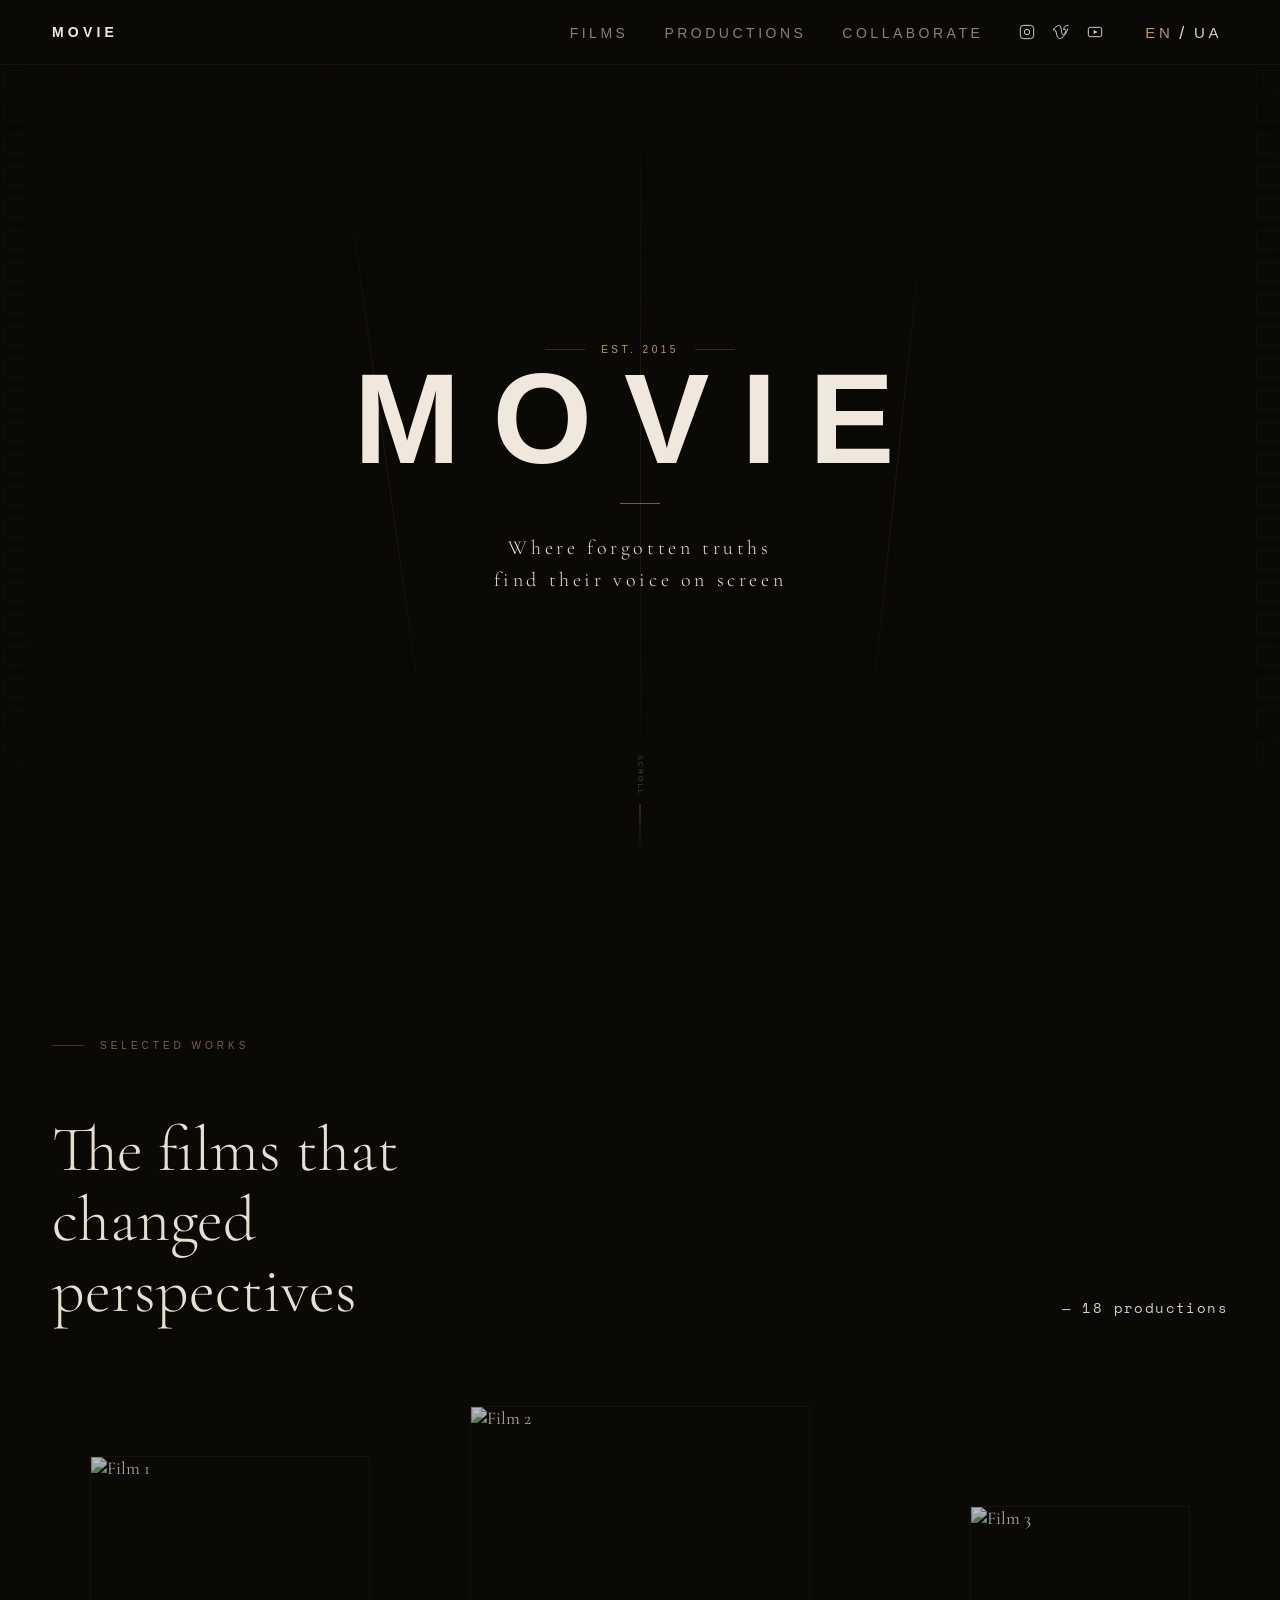
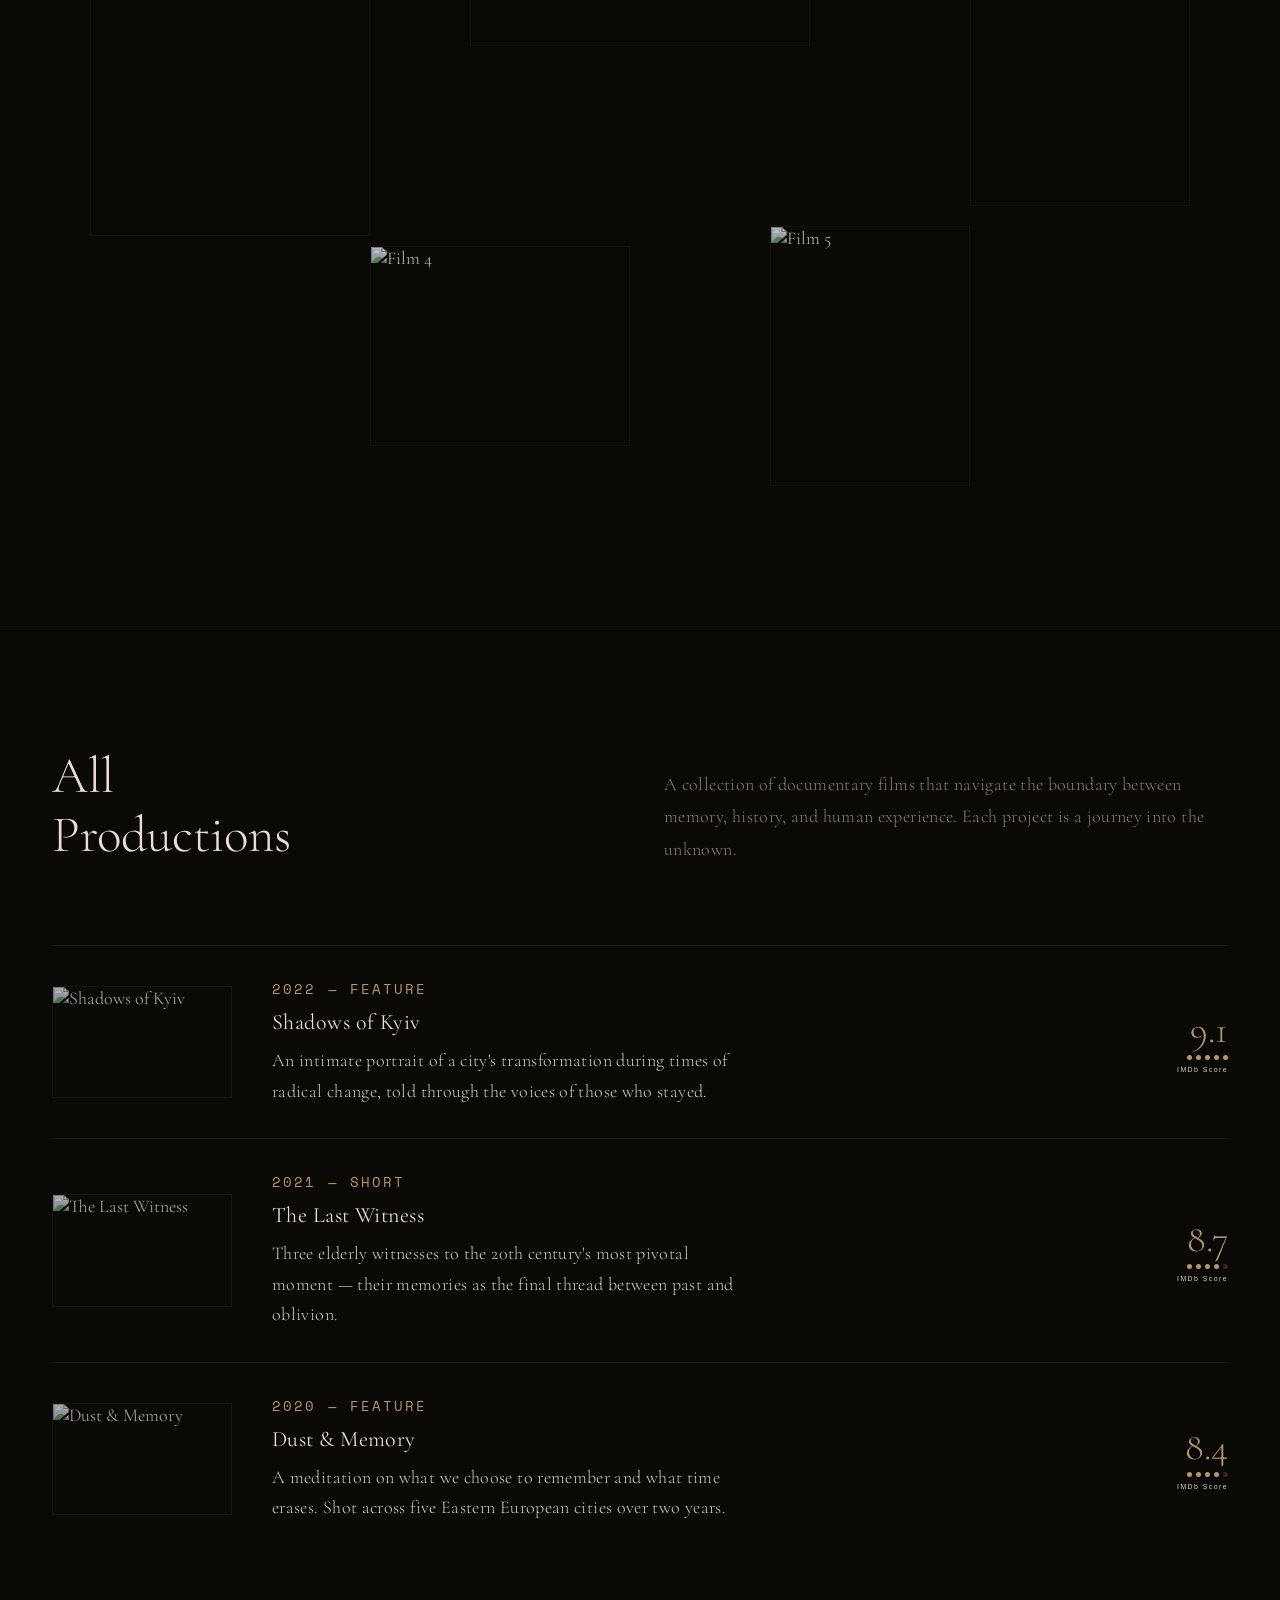
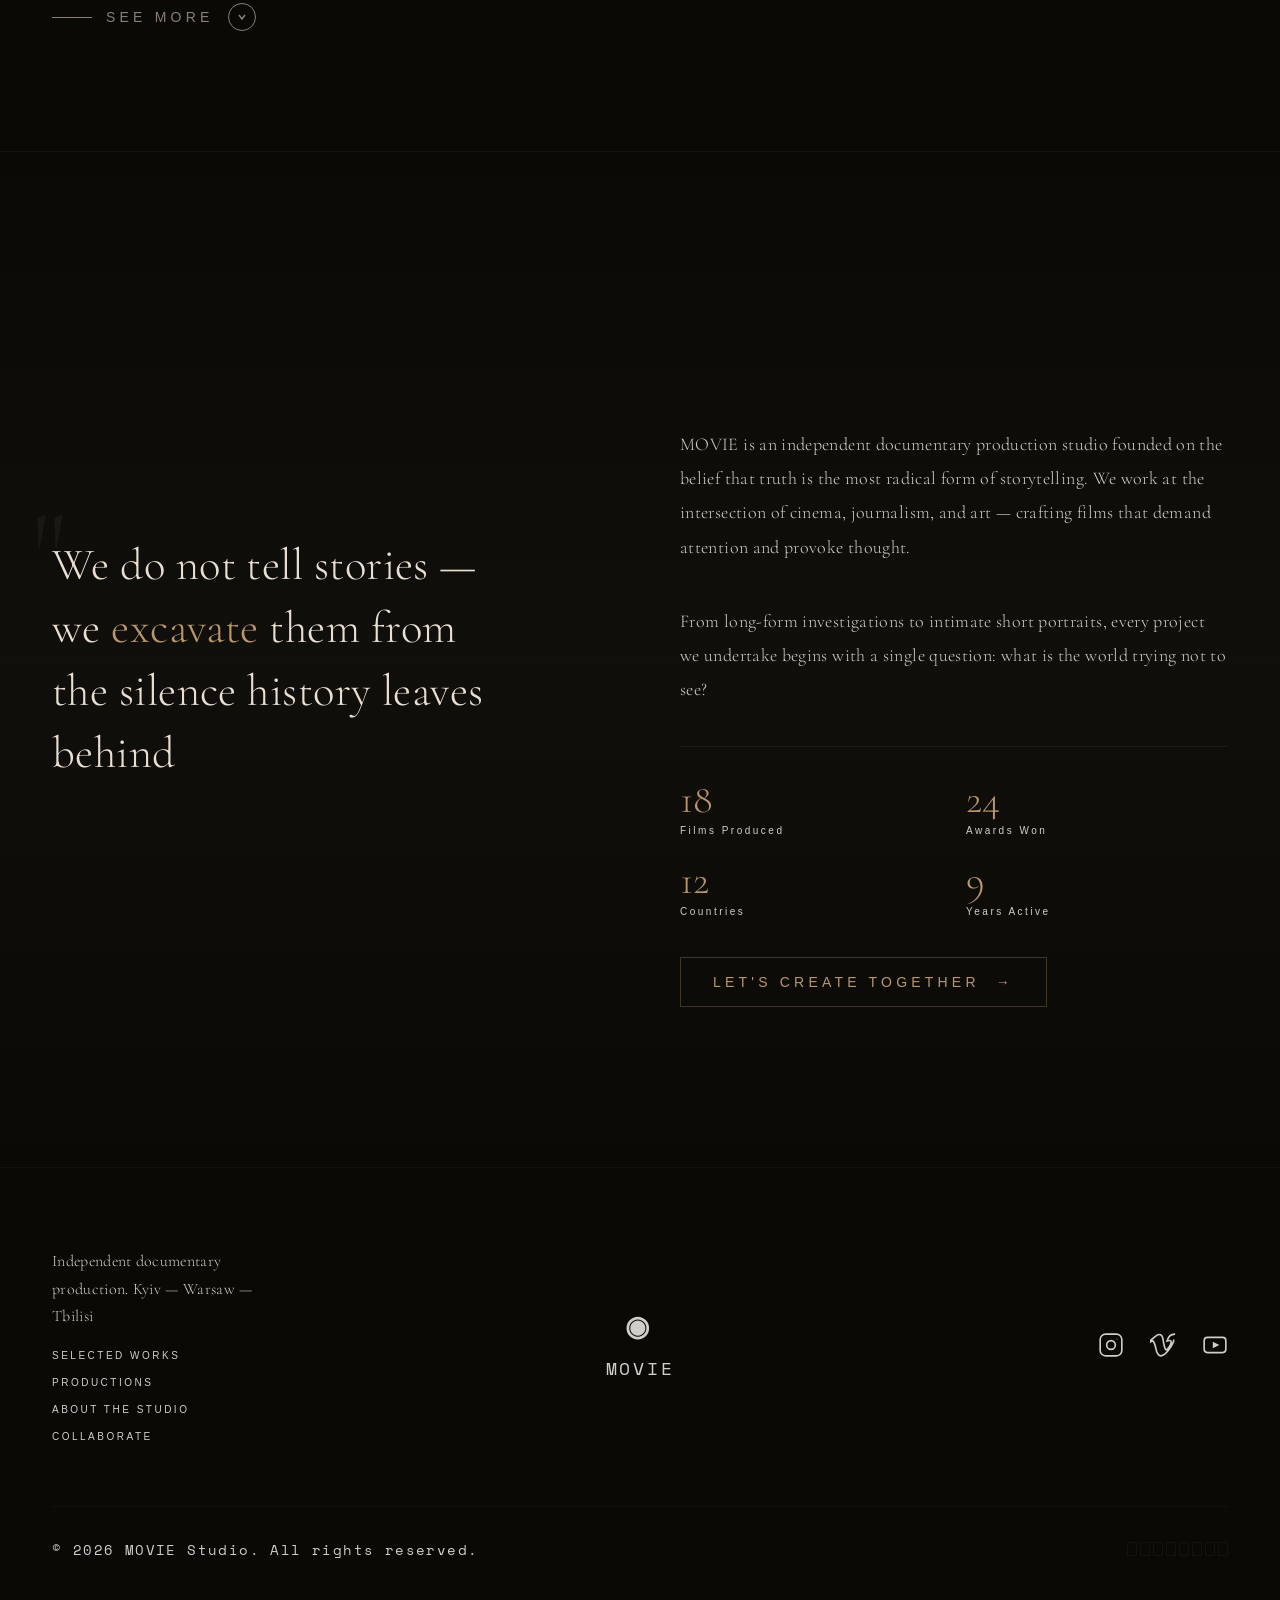
==== index.html @ e092f8e7 "second commit" ====
<!doctype html>
<html lang="en">
  <head>
    <meta charset="UTF-8" />
    <meta name="viewport" content="width=device-width, initial-scale=1.0" />
    <title>MOVIE — Documentary Studio</title>
    <link rel="preconnect" href="https://fonts.googleapis.com" />
    <link rel="preconnect" href="https://fonts.gstatic.com" crossorigin />
    <link
      href="https://fonts.googleapis.com/css2?family=Cormorant+Garamond:wght@300;400;600&family=Syncopate:wght@400;700&family=Space+Mono:wght@400;700&display=swap"
      rel="stylesheet"
    />
    <style>
      /* ─── RESET & BASE ─── */
      *,
      *::before,
      *::after {
        box-sizing: border-box;
        margin: 0;
        padding: 0;
      }
      :root {
        --black: #0a0906;
        --deep: #110f0c;
        --coal: #1a1714;
        --ash: #2c2825;
        --dust: #4a4540;
        --smoke: #8a7f75;
        --bone: #d1cec9;
        --cream: #e8dfd2;
        --gold: #b8976a;
        --gold-dim: #7a6148;
        --white: #f0e8dc;
        --font-display: "Syncopate", sans-serif;
        --font-serif: "Cormorant Garamond", serif;
        --font-mono: "Space Mono", monospace;
      }
      html {
        scroll-behavior: smooth;
      }
      body {
        background: var(--black);
        color: var(--cream);
        font-family: var(--font-serif);
        overflow-x: hidden;
        font-size: 18px;
      }

      /* ─── FILM GRAIN CANVAS ─── */
      #grain {
        position: fixed;
        top: 0;
        left: 0;
        width: 100%;
        height: 100%;
        pointer-events: none;
        z-index: 1;
        opacity: 0.045;
      }

      /* ─── FILM STRIP AMBIENT ─── */
      .filmstrip {
        position: fixed;
        top: 0;
        width: 28px;
        height: 100%;
        pointer-events: none;
        z-index: 2;
        display: flex;
        flex-direction: column;
        gap: 0;
        overflow: hidden;
        opacity: 0.08;
      }
      .filmstrip.left {
        left: 0;
      }
      .filmstrip.right {
        right: 0;
      }
      .filmstrip-track {
        display: flex;
        flex-direction: column;
        animation: stripScroll 12s linear infinite;
      }
      .filmstrip.right .filmstrip-track {
        animation-direction: reverse;
      }
      .strip-hole {
        width: 28px;
        height: 20px;
        border: 1px solid var(--bone);
        margin: 6px 4px;
        border-radius: 2px;
        flex-shrink: 0;
      }
      @keyframes stripScroll {
        from {
          transform: translateY(0);
        }
        to {
          transform: translateY(-50%);
        }
      }

      /* ─── HEADER ─── */
      header {
        position: fixed;
        top: 0;
        left: 0;
        right: 0;
        z-index: 100;
        padding: 28px 52px;
        display: flex;
        align-items: center;
        justify-content: space-between;
        transition:
          background 0.5s ease,
          padding 0.4s ease;
      }
      header.scrolled {
        background: rgba(10, 9, 6, 0.92);
        backdrop-filter: blur(12px);
        padding: 18px 52px;
        border-bottom: 1px solid rgba(184, 151, 106, 0.08);
      }

      /* Logo in header — hidden initially */
      .header-logo {
        font-family: var(--font-display);
        font-size: 14px;
        font-weight: 700;
        letter-spacing: 0.3em;
        color: var(--white);
        opacity: 0;
        transform: translateY(-6px);
        transition:
          opacity 0.6s ease,
          transform 0.6s ease;
        text-decoration: none;
        pointer-events: none;
      }
      .header-logo.visible {
        opacity: 1;
        transform: translateY(0);
        pointer-events: auto;
      }

      /* Nav right side */
      .header-right {
        display: flex;
        align-items: center;
        gap: 36px;
      }
      nav ul {
        list-style: none;
        display: flex;
        gap: 36px;
        align-items: center;
      }
      nav ul li a {
        font-family: var(--font-display);
        font-size: 14px;
        letter-spacing: 0.25em;
        color: var(--smoke);
        text-decoration: none;
        transition: color 0.3s ease;
        text-transform: uppercase;
      }
      nav ul li a:hover {
        color: var(--gold);
      }

      .social-icons {
        display: flex;
        gap: 18px;
        align-items: center;
      }
      .social-icons a {
        color: var(--bone);
        transition: color 0.3s ease;
        display: flex;
        align-items: center;
      }
      .social-icons a:hover {
        color: var(--gold);
      }
      .social-icons svg {
        width: 16px;
        height: 16px;
      }

      .lang-switch {
        display: flex;
        gap: 0;
        margin: 2px 0 0;
        font-family: var(--font-display);
        letter-spacing: 0.2em;
      }
      .lang-switch button {
        background: none;
        border: none;
        color: var(--bone);
        cursor: pointer;
        padding: 4px 6px;
        font-family: inherit;
        font-size: 15px;
        line-height: 1.2;
        letter-spacing: inherit;
        transition: color 0.3s ease;
      }
      .lang-switch button.active {
        color: var(--gold);
      }
      .lang-switch span {
        color: var(--bone);
        align-self: center;
      }

      /* Burger */
      .burger {
        display: none;
        flex-direction: column;
        gap: 5px;
        cursor: pointer;
        padding: 4px;
        z-index: 200;
      }
      .burger span {
        width: 24px;
        height: 1px;
        background: var(--bone);
        transition: all 0.4s cubic-bezier(0.23, 1, 0.32, 1);
        transform-origin: center;
      }
      .burger.open span:nth-child(1) {
        transform: rotate(45deg) translate(4px, 4px);
      }
      .burger.open span:nth-child(2) {
        opacity: 0;
        transform: scaleX(0);
      }
      .burger.open span:nth-child(3) {
        transform: rotate(-45deg) translate(4px, -4px);
      }

      /* Mobile menu */
      .mobile-menu {
        position: fixed;
        inset: 0;
        background: rgba(10, 9, 6, 0.98);
        z-index: 150;
        display: flex;
        flex-direction: column;
        align-items: center;
        justify-content: center;
        opacity: 0;
        pointer-events: none;
        transition: opacity 0.5s ease;
      }
      .mobile-menu.open {
        opacity: 1;
        pointer-events: auto;
      }
      .mobile-menu ul {
        list-style: none;
        display: flex;
        flex-direction: column;
        gap: 32px;
        text-align: center;
      }
      .mobile-menu ul li a {
        font-family: var(--font-display);
        font-size: 16px;
        letter-spacing: 0.3em;
        color: var(--bone);
        text-decoration: none;
        transition: color 0.3s;
      }
      .mobile-menu ul li a:hover {
        color: var(--gold);
      }
      .mobile-menu-footer {
        position: absolute;
        bottom: 48px;
        display: flex;
        gap: 24px;
        align-items: center;
      }

      /* ─── HERO ─── */
      #hero {
        min-height: 100vh;
        display: flex;
        flex-direction: column;
        align-items: center;
        justify-content: center;
        position: relative;
        overflow: hidden;
        z-index: 10;
      }

      /* Cinematic vignette */
      #hero::before {
        content: "";
        position: absolute;
        inset: 0;
        background: radial-gradient(
          ellipse at center,
          transparent 30%,
          rgba(10, 9, 6, 0.85) 100%
        );
        z-index: 1;
        pointer-events: none;
      }
      #hero::after {
        content: "";
        position: absolute;
        bottom: 0;
        left: 0;
        right: 0;
        height: 200px;
        background: linear-gradient(to bottom, transparent, var(--black));
        z-index: 2;
      }

      /* Ambient light beams */
      .hero-beam {
        position: absolute;
        width: 1px;
        background: linear-gradient(
          to bottom,
          transparent,
          rgba(184, 151, 106, 0.12),
          transparent
        );
        pointer-events: none;
      }
      .hero-beam:nth-child(1) {
        left: 30%;
        height: 70%;
        top: 15%;
        transform: rotate(-8deg);
      }
      .hero-beam:nth-child(2) {
        left: 50%;
        height: 90%;
        top: 5%;
      }
      .hero-beam:nth-child(3) {
        left: 70%;
        height: 65%;
        top: 20%;
        transform: rotate(6deg);
      }

      .hero-content {
        position: relative;
        z-index: 5;
        text-align: center;
        padding: 0 24px;
        transition:
          opacity 0.1s linear,
          transform 0.1s linear;
      }

      .hero-logo-main {
        font-family: var(--font-display);
        font-size: clamp(52px, 10vw, 130px);
        font-weight: 700;
        letter-spacing: 0.25em;
        color: var(--white);
        line-height: 1;
        margin-bottom: 12px;
        position: relative;
      }
      .hero-logo-main::after {
        content: "";
        display: block;
        width: 40px;
        height: 1px;
        background: var(--gold);
        margin: 20px auto 0;
        opacity: 0.6;
      }

      .hero-tagline {
        font-family: var(--font-serif);
        font-size: clamp(14px, 2vw, 20px);
        font-weight: 300;
        letter-spacing: 0.18em;
        color: var(--cream);
        margin-top: 28px;
        line-height: 1.6;
        max-width: 480px;
        margin-left: auto;
        margin-right: auto;
      }

      .hero-sub {
        font-family: var(--font-display);
        font-size: 10px;
        letter-spacing: 0.35em;
        color: var(--gold);
        margin-top: 40px;
        text-transform: uppercase;
        display: flex;
        align-items: center;
        justify-content: center;
        gap: 16px;
      }
      .hero-sub::before,
      .hero-sub::after {
        content: "";
        width: 40px;
        height: 1px;
        background: var(--gold-dim);
        opacity: 0.4;
      }

      .scroll-indicator {
        position: absolute;
        bottom: 48px;
        left: 50%;
        transform: translateX(-50%);
        z-index: 5;
        display: flex;
        flex-direction: column;
        align-items: center;
        gap: 8px;
        opacity: 0.5;
      }
      .scroll-line {
        width: 1px;
        height: 48px;
        background: linear-gradient(to bottom, var(--gold), transparent);
        animation: scrollPulse 2s ease-in-out infinite;
      }
      .scroll-label {
        font-family: var(--font-display);
        font-size: 7px;
        letter-spacing: 0.3em;
        color: var(--smoke);
        writing-mode: vertical-rl;
        text-transform: uppercase;
      }
      @keyframes scrollPulse {
        0%,
        100% {
          opacity: 0.3;
          transform: scaleY(1);
        }
        50% {
          opacity: 0.8;
          transform: scaleY(1.1);
        }
      }

      /* ─── SECTION COMMON ─── */
      section {
        position: relative;
        z-index: 10;
      }
      .section-label {
        font-family: var(--font-display);
        font-size: 10px;
        letter-spacing: 0.4em;
        color: var(--gold-dim);
        text-transform: uppercase;
        display: flex;
        align-items: center;
        gap: 16px;
        margin-bottom: 64px;
      }
      .section-label::before {
        content: "";
        width: 32px;
        height: 1px;
        background: var(--gold-dim);
        opacity: 0.5;
      }

      /* ─── POPULAR FILMS ─── */
      #films {
        padding: 140px 52px;
        overflow: hidden;
      }
      .films-header {
        display: flex;
        align-items: flex-end;
        justify-content: space-between;
        margin-bottom: 80px;
      }
      .films-title {
        font-family: var(--font-serif);
        font-size: clamp(36px, 5vw, 64px);
        font-weight: 300;
        color: var(--cream);
        line-height: 1.1;
        max-width: 400px;
      }
      .films-count {
        font-family: var(--font-mono);
        font-size: 14px;
        color: var(--bone);
        letter-spacing: 0.1em;
        padding-bottom: 8px;
      }

      /* Orbital / gathered grid */
      .films-orbit {
        position: relative;
        height: 680px;
        max-width: 1100px;
        margin: 0 auto;
      }
      .film-card {
        position: absolute;
        overflow: hidden;
        border: 1px solid rgba(255, 255, 255, 0.04);
        transition:
          transform 0.6s cubic-bezier(0.23, 1, 0.32, 1),
          box-shadow 0.6s ease;
      }
      .film-card:hover {
        transform: scale(1.04) !important;
        box-shadow: 0 24px 80px rgba(0, 0, 0, 0.7);
        z-index: 10;
      }
      .film-card img {
        width: 100%;
        height: 100%;
        object-fit: cover;
        filter: grayscale(30%) brightness(0.75);
        transition:
          filter 0.5s ease,
          transform 0.7s ease;
      }
      .film-card:hover img {
        filter: grayscale(0%) brightness(0.9);
        transform: scale(1.06);
      }

      .film-card-label {
        position: absolute;
        bottom: 0;
        left: 0;
        right: 0;
        padding: 20px 16px 16px;
        background: linear-gradient(
          to top,
          rgba(10, 9, 6, 0.95) 0%,
          transparent 100%
        );
        font-family: var(--font-display);
        font-size: 8px;
        letter-spacing: 0.2em;
        color: var(--smoke);
        opacity: 0;
        transition: opacity 0.4s ease;
      }
      .film-card:hover .film-card-label {
        opacity: 1;
      }

      /* Positions */
      .film-card:nth-child(1) {
        width: 280px;
        height: 380px;
        left: 0;
        top: 50px;
      }
      .film-card:nth-child(2) {
        width: 340px;
        height: 240px;
        left: 50%;
        top: 0;
        transform: translateX(-50%);
      }
      .film-card:nth-child(3) {
        width: 220px;
        height: 300px;
        right: 0;
        top: 100px;
      }
      .film-card:nth-child(4) {
        width: 260px;
        height: 200px;
        left: 280px;
        bottom: 40px;
      }
      .film-card:nth-child(5) {
        width: 200px;
        height: 260px;
        right: 220px;
        bottom: 0;
      }

      /* Gather animation state */
      .film-card {
        opacity: 0;
      }
      .film-card.gathered {
        opacity: 1;
      }
      .film-card:nth-child(1).gathering {
        animation: gatherFromLeft 0.9s cubic-bezier(0.23, 1, 0.32, 1) forwards;
      }
      .film-card:nth-child(2).gathering {
        animation: gatherFromTop 0.9s 0.1s cubic-bezier(0.23, 1, 0.32, 1)
          forwards;
      }
      .film-card:nth-child(3).gathering {
        animation: gatherFromRight 0.9s 0.2s cubic-bezier(0.23, 1, 0.32, 1)
          forwards;
      }
      .film-card:nth-child(4).gathering {
        animation: gatherFromBottom 0.9s 0.15s cubic-bezier(0.23, 1, 0.32, 1)
          forwards;
      }
      .film-card:nth-child(5).gathering {
        animation: gatherFromBottomRight 0.9s 0.25s
          cubic-bezier(0.23, 1, 0.32, 1) forwards;
      }

      @keyframes gatherFromLeft {
        from {
          opacity: 0;
          transform: translateX(-180px) scale(0.85);
        }
        to {
          opacity: 1;
          transform: translateX(0) scale(1);
        }
      }
      @keyframes gatherFromTop {
        from {
          opacity: 0;
          transform: translateX(-50%) translateY(-160px) scale(0.85);
        }
        to {
          opacity: 1;
          transform: translateX(-50%) translateY(0) scale(1);
        }
      }
      @keyframes gatherFromRight {
        from {
          opacity: 0;
          transform: translateX(180px) scale(0.85);
        }
        to {
          opacity: 1;
          transform: translateX(0) scale(1);
        }
      }
      @keyframes gatherFromBottom {
        from {
          opacity: 0;
          transform: translateY(160px) scale(0.85);
        }
        to {
          opacity: 1;
          transform: translateY(0) scale(1);
        }
      }
      @keyframes gatherFromBottomRight {
        from {
          opacity: 0;
          transform: translateX(120px) translateY(120px) scale(0.85);
        }
        to {
          opacity: 1;
          transform: translateX(0) translateY(0) scale(1);
        }
      }

      /* ─── PRODUCTION LIST ─── */
      #productions {
        padding: 120px 52px;
        border-top: 1px solid rgba(255, 255, 255, 0.04);
      }
      .productions-header {
        display: grid;
        grid-template-columns: 1fr 1fr;
        gap: 48px;
        margin-bottom: 80px;
        align-items: end;
      }
      .productions-title {
        font-family: var(--font-serif);
        font-size: clamp(32px, 4vw, 56px);
        font-weight: 300;
        color: var(--cream);
        line-height: 1.15;
      }
      .productions-desc {
        font-size: 18px;
        color: var(--smoke);
        line-height: 1.8;
        font-weight: 300;
        letter-spacing: 0.02em;
      }

      .production-item {
        display: grid;
        grid-template-columns: 180px 1fr auto;
        gap: 40px;
        align-items: center;
        padding: 32px 0;
        border-top: 1px solid rgba(255, 255, 255, 0.06);
        transition: border-color 0.3s ease;
        position: relative;
        overflow: hidden;
      }
      .production-item::after {
        content: "";
        position: absolute;
        bottom: 0;
        left: 0;
        width: 0;
        height: 1px;
        background: var(--gold);
        transition: width 0.5s cubic-bezier(0.23, 1, 0.32, 1);
      }
      .production-item:hover::after {
        width: 100%;
      }
      .production-item:hover .prod-image img {
        filter: grayscale(0%) brightness(0.85);
      }

      .prod-image {
        aspect-ratio: 16/10;
        overflow: hidden;
        border: 1px solid rgba(255, 255, 255, 0.05);
      }
      .prod-image img {
        width: 100%;
        height: 100%;
        object-fit: cover;
        filter: grayscale(50%) brightness(0.7);
        transition:
          filter 0.5s ease,
          transform 0.6s ease;
      }
      .production-item:hover .prod-image img {
        transform: scale(1.06);
      }

      .prod-info {
        flex: 1;
      }
      .prod-year {
        font-family: var(--font-mono);
        font-size: 14px;
        letter-spacing: 0.15em;
        color: var(--gold);
        margin-bottom: 10px;
      }
      .prod-title {
        font-family: var(--font-serif);
        font-size: 22px;
        font-weight: 400;
        color: var(--cream);
        margin-bottom: 10px;
        letter-spacing: 0.02em;
      }
      .prod-desc {
        font-size: 18px;

        color: var(--bone);
        line-height: 1.7;
        font-weight: 300;
        max-width: 480px;
        letter-spacing: 0.02em;
      }

      .prod-rating {
        display: flex;
        flex-direction: column;
        align-items: flex-end;
        gap: 6px;
      }
      .rating-score {
        font-family: var(--font-serif);
        font-size: 38px;
        font-weight: 300;
        color: var(--gold);
        line-height: 1;
      }
      .rating-dots {
        display: flex;
        gap: 4px;
      }
      .rating-dot {
        width: 5px;
        height: 5px;
        border-radius: 50%;
        background: var(--ash);
        transition: background 0.2s ease;
      }
      .rating-dot.active {
        background: var(--gold);
      }
      .rating-label {
        font-family: var(--font-display);
        font-size: 7px;
        letter-spacing: 0.2em;
        color: var(--bone);
      }

      /* Hidden items */
      .production-item.hidden-item {
        display: none;
        opacity: 0;
        transform: translateY(20px);
      }
      .production-item.hidden-item.revealed {
        display: grid;
        animation: fadeInUp 0.6s cubic-bezier(0.23, 1, 0.32, 1) forwards;
      }
      @keyframes fadeInUp {
        from {
          opacity: 0;
          transform: translateY(20px);
        }
        to {
          opacity: 1;
          transform: translateY(0);
        }
      }

      .see-more-btn {
        display: flex;
        align-items: center;
        gap: 14px;
        margin-top: 48px;
        background: none;
        border: none;
        color: var(--smoke);
        font-family: var(--font-display);
        font-size: 14px;
        letter-spacing: 0.3em;
        text-transform: uppercase;
        padding: 0;
        transition: color 0.3s ease;
      }
      .see-more-btn:hover {
        color: var(--gold);
      }
      .see-more-btn::before {
        content: "";
        width: 40px;
        height: 1px;
        background: currentColor;
        transition: width 0.4s ease;
      }
      .see-more-btn:hover::before {
        width: 64px;
      }
      .btn-icon {
        width: 28px;
        height: 28px;
        border: 1px solid currentColor;
        border-radius: 50%;
        display: flex;
        align-items: center;
        justify-content: center;
        transition: transform 0.4s ease;
      }
      .see-more-btn.open .btn-icon {
        transform: rotate(180deg);
      }
      .btn-icon svg {
        width: 10px;
        height: 10px;
      }

      /* ─── ABOUT ─── */
      #about {
        padding: 160px 52px;
        background: linear-gradient(
          to bottom,
          var(--black),
          var(--deep) 50%,
          var(--black)
        );
        border-top: 1px solid rgba(255, 255, 255, 0.04);
        overflow: hidden;
      }
      .about-inner {
        display: grid;
        grid-template-columns: 1fr 1fr;
        gap: 80px;
        max-width: 1200px;
        margin: 0 auto;
        align-items: center;
      }
      .about-quote {
        font-family: var(--font-serif);
        font-size: clamp(26px, 3.5vw, 48px);
        font-weight: 300;
        color: var(--cream);
        line-height: 1.4;
        letter-spacing: 0.01em;
        position: relative;
      }
      .about-quote .highlight {
        color: var(--gold);
        font-style: normal;
      }
      .about-quote::before {
        content: '"';
        font-size: 120px;
        color: rgba(184, 151, 106, 0.08);
        font-family: var(--font-serif);
        position: absolute;
        top: -40px;
        left: -20px;
        line-height: 1;
      }

      .about-right {
        display: flex;
        flex-direction: column;
        gap: 40px;
      }
      .about-text {
        color: var(--bone);
        line-height: 1.9;
        font-weight: 300;
        letter-spacing: 0.02em;
      }

      .about-stats {
        display: grid;
        grid-template-columns: 1fr 1fr;
        gap: 24px;
        border-top: 1px solid rgba(255, 255, 255, 0.06);
        padding-top: 32px;
      }
      .stat-item {
      }
      .stat-number {
        font-family: var(--font-serif);
        font-size: 40px;
        font-weight: 300;
        color: var(--gold);
        line-height: 1;
        margin-bottom: 6px;
      }
      .stat-label {
        font-family: var(--font-display);
        font-size: 10px;
        letter-spacing: 0.25em;
        color: var(--bone);
      }

      .cta-collaborate {
        display: inline-flex;
        align-items: center;
        gap: 16px;
        padding: 16px 32px;
        border: 1px solid rgba(184, 151, 106, 0.3);
        color: var(--gold);
        font-family: var(--font-display);
        font-size: 14px;
        letter-spacing: 0.3em;
        text-transform: uppercase;
        text-decoration: none;
        transition: all 0.4s ease;
        position: relative;
        overflow: hidden;
        align-self: flex-start;
      }
      .cta-collaborate::before {
        content: "";
        position: absolute;
        inset: 0;
        background: rgba(184, 151, 106, 0.08);
        transform: translateX(-101%);
        transition: transform 0.4s cubic-bezier(0.23, 1, 0.32, 1);
      }
      .cta-collaborate:hover::before {
        transform: translateX(0);
      }
      .cta-collaborate:hover {
        border-color: var(--gold);
      }
      .cta-arrow {
        font-size: 14px;
        transition: transform 0.3s ease;
      }
      .cta-collaborate:hover .cta-arrow {
        transform: translateX(4px);
      }

      /* ─── FOOTER ─── */
      footer {
        padding: 80px 52px 48px;
        border-top: 1px solid rgba(255, 255, 255, 0.04);
        position: relative;
        overflow: hidden;
        z-index: 10;
      }
      .footer-inner {
        display: grid;
        grid-template-columns: 1fr auto 1fr;
        gap: 48px;
        align-items: center;
        margin-bottom: 64px;
      }
      .footer-left {
        display: flex;
        flex-direction: column;
        gap: 20px;
      }
      .footer-tagline {
        font-family: var(--font-serif);
        font-size: 16px;
        color: var(--bone);
        line-height: 1.7;
        font-weight: 300;
        max-width: 240px;
        letter-spacing: 0.02em;
      }
      .footer-nav {
        display: flex;
        flex-direction: column;
        gap: 16px;
      }
      .footer-nav a {
        font-family: var(--font-display);
        font-size: 10px;
        letter-spacing: 0.25em;
        color: var(--bone);
        text-decoration: none;
        text-transform: uppercase;
        transition: color 0.3s ease;
      }
      .footer-nav a:hover {
        color: var(--gold);
      }

      .footer-center {
        text-align: center;
        display: flex;
        flex-direction: column;
        align-items: center;
        gap: 12px;
      }
      .footer-logo-symbol {
        font-family: var(--font-display);
        font-size: 28px;
        font-weight: 700;
        color: var(--bone);
        letter-spacing: 0.2em;
        transition: color 0.4s ease;
      }
      .footer-logo-symbol:hover {
        color: var(--gold);
      }
      .footer-year {
        font-family: var(--font-mono);
        font-size: 18px;
        letter-spacing: 0.15em;
        color: var(--bone);
      }

      .footer-right {
        display: flex;
        flex-direction: column;
        align-items: flex-end;
        gap: 20px;
      }
      .footer-social {
        display: flex;
        gap: 26px;
      }
      .footer-social a {
        color: var(--bone);
        transition: color 0.3s ease;
        display: flex;
      }
      .footer-social a:hover {
        color: var(--gold);
      }
      .footer-social svg {
        width: 26px;
        height: 26px;
      }

      .footer-bottom {
        display: flex;
        align-items: center;
        justify-content: space-between;
        padding-top: 32px;
        border-top: 1px solid rgba(255, 255, 255, 0.03);
      }
      .footer-copy {
        font-family: var(--font-mono);
        font-size: 14px;
        letter-spacing: 0.1em;
        color: var(--bone);
      }
      .footer-strip {
        display: flex;
        gap: 3px;
        align-items: center;
      }
      .footer-strip-frame {
        width: 10px;
        height: 14px;
        border: 1px solid var(--ash);
        border-radius: 1px;
        opacity: 0.3;
      }

      /* ─── SCROLL ANIMATIONS ─── */
      .reveal {
        opacity: 0;
        transform: translateY(40px);
        transition:
          opacity 0.8s cubic-bezier(0.23, 1, 0.32, 1),
          transform 0.8s cubic-bezier(0.23, 1, 0.32, 1);
      }
      .reveal.visible {
        opacity: 1;
        transform: translateY(0);
      }
      .reveal-delay-1 {
        transition-delay: 0.1s;
      }
      .reveal-delay-2 {
        transition-delay: 0.2s;
      }
      .reveal-delay-3 {
        transition-delay: 0.3s;
      }

      /* ─── RESPONSIVE ─── */
      @media (max-width: 960px) {
        header {
          padding: 24px 28px;
        }
        header.scrolled {
          padding: 16px 28px;
        }
        nav,
        .social-icons,
        .lang-switch {
          display: none;
        }
        .burger {
          display: flex;
        }

        #films {
          padding: 100px 28px;
        }
        .films-orbit {
          height: auto;
        }
        .film-card {
          position: relative !important;
          left: auto !important;
          right: auto !important;
          top: auto !important;
          bottom: auto !important;
          transform: none !important;
          width: 100% !important;
          height: 220px !important;
          margin-bottom: 12px;
        }
        .films-orbit {
          display: flex;
          flex-direction: column;
        }

        #productions {
          padding: 80px 28px;
        }
        .productions-header {
          grid-template-columns: 1fr;
        }
        .production-item {
          grid-template-columns: 120px 1fr;
          gap: 20px;
        }
        .prod-rating {
          display: none;
        }

        #about {
          padding: 100px 28px;
        }
        .about-inner {
          grid-template-columns: 1fr;
          gap: 48px;
        }
        .about-quote::before {
          display: none;
        }

        footer {
          padding: 60px 28px 36px;
        }
        .footer-inner {
          grid-template-columns: 1fr;
          text-align: center;
        }
        .footer-right {
          align-items: center;
        }
        .footer-left {
          align-items: center;
        }
        .footer-tagline {
          text-align: center;
        }
      }
      @media (max-width: 600px) {
        .films-header {
          flex-direction: column;
          align-items: flex-start;
          gap: 12px;
        }
        .hero-logo-main {
          letter-spacing: 0.1em;
        }
      }
    </style>
  </head>
  <body>
    <!-- Film grain canvas -->
    <canvas id="grain"></canvas>

    <!-- Film strips -->
    <div class="filmstrip left">
      <div class="filmstrip-track" id="stripLeft"></div>
    </div>
    <div class="filmstrip right">
      <div class="filmstrip-track" id="stripRight"></div>
    </div>

    <!-- Mobile menu -->
    <div class="mobile-menu" id="mobileMenu">
      <ul>
        <li><a href="#films" onclick="closeMobile()">Films</a></li>
        <li><a href="#productions" onclick="closeMobile()">Productions</a></li>
        <li><a href="#about" onclick="closeMobile()">Collaborate</a></li>
      </ul>
      <div class="mobile-menu-footer">
        <div class="lang-switch">
          <button class="active" onclick="setLang('EN')">EN</button>
          <span>/</span>
          <button onclick="setLang('UA')">UA</button>
        </div>
      </div>
    </div>

    <!-- Header -->
    <header id="header">
      <a href="#hero" class="header-logo" id="headerLogo">MOVIE</a>
      <div class="header-right">
        <nav>
          <ul>
            <li><a href="#films">Films</a></li>
            <li><a href="#productions">Productions</a></li>
            <li><a href="#about">Collaborate</a></li>
          </ul>
        </nav>
        <div class="social-icons">
          <!-- Instagram -->
          <a href="#" aria-label="Instagram">
            <svg
              viewBox="0 0 24 24"
              fill="none"
              stroke="currentColor"
              stroke-width="1.5"
            >
              <rect x="2" y="2" width="20" height="20" rx="5" />
              <circle cx="12" cy="12" r="4" />
              <circle
                cx="17.5"
                cy="6.5"
                r="0.5"
                fill="currentColor"
                stroke="none"
              />
            </svg>
          </a>
          <!-- Vimeo -->
          <a href="#" aria-label="Vimeo">
            <svg
              viewBox="0 0 24 24"
              fill="none"
              stroke="currentColor"
              stroke-width="1.5"
            >
              <path
                d="M22 7c-.1 2.2-1.6 5.3-4.5 9.2C14.5 20.4 11.9 22 9.7 22c-1.4 0-2.5-1.3-3.5-3.8L4.6 12C3.9 9.5 3.1 8.2 2.2 8.2c-.2 0-.9.4-2.2 1.3L0 8.2C1.4 7 2.8 5.8 4.1 4.7c1.8-1.5 3.1-2.3 4-2.4 2.1-.2 3.4 1.2 3.9 4.2.5 3.2.9 5.2 1.1 6 .6 2.7 1.3 4 2 4 .6 0 1.4-.9 2.6-2.6 1.1-1.7 1.7-3 1.8-3.9.2-1.5-.4-2.2-1.8-2.2-.6 0-1.3.1-2 .4 1.3-4.3 3.8-6.4 7.5-6.2"
              />
            </svg>
          </a>
          <!-- YouTube -->
          <a href="#" aria-label="YouTube">
            <svg
              viewBox="0 0 24 24"
              fill="none"
              stroke="currentColor"
              stroke-width="1.5"
            >
              <rect x="2" y="5" width="20" height="14" rx="3" />
              <polygon
                points="10,9 10,15 16,12"
                fill="currentColor"
                stroke="none"
              />
            </svg>
          </a>
        </div>
        <div class="lang-switch" id="langSwitch">
          <button class="active" onclick="setLang('EN')">EN</button>
          <span>/</span>
          <button onclick="setLang('UA')">UA</button>
        </div>
        <div class="burger" id="burger" onclick="toggleMobile()">
          <span></span><span></span><span></span>
        </div>
      </div>
    </header>

    <!-- Hero -->
    <section id="hero">
      <div class="hero-beam"></div>
      <div class="hero-beam"></div>
      <div class="hero-beam"></div>

      <div class="hero-content" id="heroContent">
        <div class="hero-sub">Est. 2015</div>
        <h1 class="hero-logo-main">MOVIE</h1>
        <p class="hero-tagline">
          Where forgotten truths<br />find their voice on screen
        </p>
      </div>

      <div class="scroll-indicator">
        <div class="scroll-label">Scroll</div>
        <div class="scroll-line"></div>
      </div>
    </section>

    <!-- Popular Films -->
    <section id="films">
      <div class="section-label reveal">
        <span>Selected Works</span>
      </div>
      <div class="films-header">
        <h2 class="films-title reveal">
          The films that<br />changed perspectives
        </h2>
        <div class="films-count reveal reveal-delay-1">— 18 productions</div>
      </div>

      <div class="films-orbit" id="filmsOrbit">
        <div class="film-card">
          <img
            src="https://images.unsplash.com/photo-1536440136628-849c177e76a1?w=600&q=80"
            alt="Film 1"
          />
          <div class="film-card-label">Shadows of Kyiv — 2022</div>
        </div>
        <div class="film-card">
          <img
            src="https://images.unsplash.com/photo-1489599849927-2ee91cede3ba?w=700&q=80"
            alt="Film 2"
          />
          <div class="film-card-label">The Last Witness — 2021</div>
        </div>
        <div class="film-card">
          <img
            src="https://images.unsplash.com/photo-1440404653325-ab127d49abc1?w=500&q=80"
            alt="Film 3"
          />
          <div class="film-card-label">Dust & Memory — 2020</div>
        </div>
        <div class="film-card">
          <img
            src="https://images.unsplash.com/photo-1594909122845-11baa439b7bf?w=600&q=80"
            alt="Film 4"
          />
          <div class="film-card-label">Iron Cartography — 2023</div>
        </div>
        <div class="film-card">
          <img
            src="https://images.unsplash.com/photo-1524712245354-2c4e5e7121c0?w=500&q=80"
            alt="Film 5"
          />
          <div class="film-card-label">Silent Archive — 2019</div>
        </div>
      </div>
    </section>

    <!-- Productions List -->
    <section id="productions">
      <div class="productions-header">
        <h2 class="productions-title reveal">All<br />Productions</h2>
        <p class="productions-desc reveal reveal-delay-1">
          A collection of documentary films that navigate the boundary between
          memory, history, and human experience. Each project is a journey into
          the unknown.
        </p>
      </div>

      <div id="productionsList">
        <!-- Visible items -->
        <div class="production-item reveal">
          <div class="prod-image">
            <img
              src="https://images.unsplash.com/photo-1536440136628-849c177e76a1?w=400&q=80"
              alt="Shadows of Kyiv"
            />
          </div>
          <div class="prod-info">
            <div class="prod-year">2022 — FEATURE</div>
            <h3 class="prod-title">Shadows of Kyiv</h3>
            <p class="prod-desc">
              An intimate portrait of a city's transformation during times of
              radical change, told through the voices of those who stayed.
            </p>
          </div>
          <div class="prod-rating">
            <div class="rating-score">9.1</div>
            <div class="rating-dots">
              <div class="rating-dot active"></div>
              <div class="rating-dot active"></div>
              <div class="rating-dot active"></div>
              <div class="rating-dot active"></div>
              <div class="rating-dot active"></div>
            </div>
            <div class="rating-label">IMDb Score</div>
          </div>
        </div>

        <div class="production-item reveal reveal-delay-1">
          <div class="prod-image">
            <img
              src="https://images.unsplash.com/photo-1489599849927-2ee91cede3ba?w=400&q=80"
              alt="The Last Witness"
            />
          </div>
          <div class="prod-info">
            <div class="prod-year">2021 — SHORT</div>
            <h3 class="prod-title">The Last Witness</h3>
            <p class="prod-desc">
              Three elderly witnesses to the 20th century's most pivotal moment
              — their memories as the final thread between past and oblivion.
            </p>
          </div>
          <div class="prod-rating">
            <div class="rating-score">8.7</div>
            <div class="rating-dots">
              <div class="rating-dot active"></div>
              <div class="rating-dot active"></div>
              <div class="rating-dot active"></div>
              <div class="rating-dot active"></div>
              <div class="rating-dot"></div>
            </div>
            <div class="rating-label">IMDb Score</div>
          </div>
        </div>

        <div class="production-item reveal reveal-delay-2">
          <div class="prod-image">
            <img
              src="https://images.unsplash.com/photo-1440404653325-ab127d49abc1?w=400&q=80"
              alt="Dust & Memory"
            />
          </div>
          <div class="prod-info">
            <div class="prod-year">2020 — FEATURE</div>
            <h3 class="prod-title">Dust & Memory</h3>
            <p class="prod-desc">
              A meditation on what we choose to remember and what time erases.
              Shot across five Eastern European cities over two years.
            </p>
          </div>
          <div class="prod-rating">
            <div class="rating-score">8.4</div>
            <div class="rating-dots">
              <div class="rating-dot active"></div>
              <div class="rating-dot active"></div>
              <div class="rating-dot active"></div>
              <div class="rating-dot active"></div>
              <div class="rating-dot"></div>
            </div>
            <div class="rating-label">IMDb Score</div>
          </div>
        </div>

        <!-- Hidden items -->
        <div class="production-item hidden-item">
          <div class="prod-image">
            <img
              src="https://images.unsplash.com/photo-1594909122845-11baa439b7bf?w=400&q=80"
              alt="Iron Cartography"
            />
          </div>
          <div class="prod-info">
            <div class="prod-year">2023 — FEATURE</div>
            <h3 class="prod-title">Iron Cartography</h3>
            <p class="prod-desc">
              Mapping the invisible borders drawn by conflict — a visual essay
              on how war reshapes geography and identity simultaneously.
            </p>
          </div>
          <div class="prod-rating">
            <div class="rating-score">9.3</div>
            <div class="rating-dots">
              <div class="rating-dot active"></div>
              <div class="rating-dot active"></div>
              <div class="rating-dot active"></div>
              <div class="rating-dot active"></div>
              <div class="rating-dot active"></div>
            </div>
            <div class="rating-label">IMDb Score</div>
          </div>
        </div>

        <div class="production-item hidden-item">
          <div class="prod-image">
            <img
              src="https://images.unsplash.com/photo-1524712245354-2c4e5e7121c0?w=400&q=80"
              alt="Silent Archive"
            />
          </div>
          <div class="prod-info">
            <div class="prod-year">2019 — SHORT</div>
            <h3 class="prod-title">Silent Archive</h3>
            <p class="prod-desc">
              A journey through the forgotten footage of Ukrainian cinema from
              the 1960s and what it reveals about a suppressed artistic
              identity.
            </p>
          </div>
          <div class="prod-rating">
            <div class="rating-score">7.9</div>
            <div class="rating-dots">
              <div class="rating-dot active"></div>
              <div class="rating-dot active"></div>
              <div class="rating-dot active"></div>
              <div class="rating-dot active"></div>
              <div class="rating-dot"></div>
            </div>
            <div class="rating-label">IMDb Score</div>
          </div>
        </div>
      </div>

      <button
        class="see-more-btn"
        id="seeMoreBtn"
        onclick="toggleProductions()"
      >
        <span id="seeMoreText">See more</span>
        <div class="btn-icon">
          <svg
            viewBox="0 0 10 10"
            fill="none"
            stroke="currentColor"
            stroke-width="1.5"
          >
            <polyline points="2,3 5,7 8,3" />
          </svg>
        </div>
      </button>
    </section>

    <!-- About -->
    <section id="about">
      <div class="about-inner">
        <div class="about-quote reveal">
          We do not tell stories —<br />we
          <span class="highlight">excavate</span> them from<br />the silence
          history leaves behind
        </div>
        <div class="about-right">
          <div class="section-label reveal">
            <span>Who We Are</span>
          </div>
          <p class="about-text reveal reveal-delay-1">
            MOVIE is an independent documentary production studio founded on the
            belief that truth is the most radical form of storytelling. We work
            at the intersection of cinema, journalism, and art — crafting films
            that demand attention and provoke thought.
          </p>
          <p class="about-text reveal reveal-delay-2">
            From long-form investigations to intimate short portraits, every
            project we undertake begins with a single question: what is the
            world trying not to see?
          </p>
          <div class="about-stats reveal reveal-delay-1">
            <div class="stat-item">
              <div class="stat-number">18</div>
              <div class="stat-label">Films Produced</div>
            </div>
            <div class="stat-item">
              <div class="stat-number">24</div>
              <div class="stat-label">Awards Won</div>
            </div>
            <div class="stat-item">
              <div class="stat-number">12</div>
              <div class="stat-label">Countries</div>
            </div>
            <div class="stat-item">
              <div class="stat-number">9</div>
              <div class="stat-label">Years Active</div>
            </div>
          </div>
          <a
            href="mailto:hello@MOVIE.studio"
            class="cta-collaborate reveal reveal-delay-2"
          >
            Let's create together
            <span class="cta-arrow">→</span>
          </a>
        </div>
      </div>
    </section>

    <!-- Footer -->
    <footer>
      <div class="footer-inner">
        <div class="footer-left reveal">
          <p class="footer-tagline">
            Independent documentary production. Kyiv — Warsaw — Tbilisi
          </p>
          <nav class="footer-nav">
            <a href="#films">Selected Works</a>
            <a href="#productions">Productions</a>
            <a href="#about">About the Studio</a>
            <a href="mailto:hello@MOVIE.studio">Collaborate</a>
          </nav>
        </div>
        <div class="footer-center reveal">
          <div class="footer-logo-symbol">◉</div>
          <div class="footer-year">MOVIE</div>
        </div>
        <div class="footer-right reveal reveal-delay-1">
          <div class="footer-social">
            <a href="#" aria-label="Instagram">
              <svg
                viewBox="0 0 24 24"
                fill="none"
                stroke="currentColor"
                stroke-width="1.5"
              >
                <rect x="2" y="2" width="20" height="20" rx="5" />
                <circle cx="12" cy="12" r="4" />
                <circle
                  cx="17.5"
                  cy="6.5"
                  r="0.5"
                  fill="currentColor"
                  stroke="none"
                />
              </svg>
            </a>
            <a href="#" aria-label="Vimeo">
              <svg
                viewBox="0 0 24 24"
                fill="none"
                stroke="currentColor"
                stroke-width="1.5"
              >
                <path
                  d="M22 7c-.1 2.2-1.6 5.3-4.5 9.2C14.5 20.4 11.9 22 9.7 22c-1.4 0-2.5-1.3-3.5-3.8L4.6 12C3.9 9.5 3.1 8.2 2.2 8.2c-.2 0-.9.4-2.2 1.3L0 8.2C1.4 7 2.8 5.8 4.1 4.7c1.8-1.5 3.1-2.3 4-2.4 2.1-.2 3.4 1.2 3.9 4.2.5 3.2.9 5.2 1.1 6 .6 2.7 1.3 4 2 4 .6 0 1.4-.9 2.6-2.6 1.1-1.7 1.7-3 1.8-3.9.2-1.5-.4-2.2-1.8-2.2-.6 0-1.3.1-2 .4 1.3-4.3 3.8-6.4 7.5-6.2"
                />
              </svg>
            </a>
            <a href="#" aria-label="YouTube">
              <svg
                viewBox="0 0 24 24"
                fill="none"
                stroke="currentColor"
                stroke-width="1.5"
              >
                <rect x="2" y="5" width="20" height="14" rx="3" />
                <polygon
                  points="10,9 10,15 16,12"
                  fill="currentColor"
                  stroke="none"
                />
              </svg>
            </a>
          </div>
        </div>
      </div>

      <div class="footer-bottom">
        <div class="footer-copy">© 2026 MOVIE Studio. All rights reserved.</div>
        <div class="footer-strip">
          <div class="footer-strip-frame"></div>
          <div class="footer-strip-frame"></div>
          <div class="footer-strip-frame"></div>
          <div class="footer-strip-frame"></div>
          <div class="footer-strip-frame"></div>
          <div class="footer-strip-frame"></div>
          <div class="footer-strip-frame"></div>
          <div class="footer-strip-frame"></div>
        </div>
      </div>
    </footer>

    <script>
      /* ─── FILM GRAIN ─── */
      const canvas = document.getElementById("grain");
      const ctx = canvas.getContext("2d");
      function resizeGrain() {
        canvas.width = window.innerWidth;
        canvas.height = window.innerHeight;
      }
      resizeGrain();
      window.addEventListener("resize", resizeGrain);
      let grainFrame = 0;
      function drawGrain() {
        const w = canvas.width,
          h = canvas.height;
        const img = ctx.createImageData(w, h);
        const data = img.data;
        for (let i = 0; i < data.length; i += 4) {
          const v = Math.random() * 255;
          data[i] = data[i + 1] = data[i + 2] = v;
          data[i + 3] = Math.random() * 40;
        }
        ctx.putImageData(img, 0, 0);
        grainFrame++;
        if (grainFrame % 2 === 0) requestAnimationFrame(drawGrain);
        else setTimeout(() => requestAnimationFrame(drawGrain), 50);
      }
      drawGrain();

      /* ─── FILM STRIPS ─── */
      function buildStrip(id) {
        const el = document.getElementById(id);
        const html = Array(60).fill('<div class="strip-hole"></div>').join("");
        el.innerHTML = html + html; // doubled for seamless loop
      }
      buildStrip("stripLeft");
      buildStrip("stripRight");

      /* ─── HEADER SCROLL + HERO FADE ─── */
      const header = document.getElementById("header");
      const headerLogo = document.getElementById("headerLogo");
      const heroContent = document.getElementById("heroContent");

      window.addEventListener("scroll", () => {
        const scrollY = window.scrollY;
        const heroH = document.getElementById("hero").offsetHeight;

        // Header bg
        if (scrollY > 50) header.classList.add("scrolled");
        else header.classList.reMOVIE("scrolled");

        // Hero fade out + header logo fade in
        const progress = Math.min(scrollY / (heroH * 0.5), 1);
        heroContent.style.opacity = 1 - progress;
        heroContent.style.transform = `translateY(${progress * 40}px)`;

        if (progress > 0.4) {
          headerLogo.classList.add("visible");
        } else {
          headerLogo.classList.reMOVIE("visible");
        }
      });

      /* ─── SCROLL REVEAL ─── */
      const revealEls = document.querySelectorAll(".reveal");
      const revealObserver = new IntersectionObserver(
        (entries) => {
          entries.forEach((e) => {
            if (e.isIntersecting) {
              e.target.classList.add("visible");
            }
          });
        },
        { threshold: 0.1, rootMargin: "0px 0px -60px 0px" },
      );
      revealEls.forEach((el) => revealObserver.observe(el));

      /* ─── FILM CARDS GATHER ANIMATION ─── */
      const filmsOrbit = document.getElementById("filmsOrbit");
      const filmCards = filmsOrbit.querySelectorAll(".film-card");
      const gatherObserver = new IntersectionObserver(
        (entries) => {
          entries.forEach((e) => {
            if (e.isIntersecting) {
              filmCards.forEach((card) => {
                card.classList.add("gathering");
              });
              gatherObserver.disconnect();
            }
          });
        },
        { threshold: 0.2 },
      );
      gatherObserver.observe(filmsOrbit);

      /* ─── PRODUCTIONS SEE MORE ─── */
      let productionsOpen = false;
      function toggleProductions() {
        productionsOpen = !productionsOpen;
        const hiddenItems = document.querySelectorAll(
          ".production-item.hidden-item",
        );
        const btn = document.getElementById("seeMoreBtn");
        const txt = document.getElementById("seeMoreText");

        if (productionsOpen) {
          hiddenItems.forEach((item, i) => {
            item.style.animationDelay = i * 0.1 + "s";
            item.classList.add("revealed");
          });
          txt.textContent = "Collapse";
          btn.classList.add("open");
        } else {
          hiddenItems.forEach((item) => item.classList.reMOVIE("revealed"));
          txt.textContent = "See more";
          btn.classList.reMOVIE("open");
        }
      }

      /* ─── MOBILE MENU ─── */
      const mobileMenu = document.getElementById("mobileMenu");
      const burger = document.getElementById("burger");
      function toggleMobile() {
        burger.classList.toggle("open");
        mobileMenu.classList.toggle("open");
        document.body.style.overflow = mobileMenu.classList.contains("open")
          ? "hidden"
          : "";
      }
      function closeMobile() {
        burger.classList.reMOVIE("open");
        mobileMenu.classList.reMOVIE("open");
        document.body.style.overflow = "";
      }

      /* ─── LANGUAGE SWITCH ─── */
      function setLang(lang) {
        document.querySelectorAll(".lang-switch button").forEach((btn) => {
          btn.classList.toggle("active", btn.textContent === lang);
        });
      }

      /* ─── PARALLAX ON HERO BEAMS ─── */
      const beams = document.querySelectorAll(".hero-beam");
      window.addEventListener("scroll", () => {
        const s = window.scrollY * 0.15;
        beams.forEach((b, i) => {
          b.style.transform = `rotate(${i === 0 ? -8 : i === 2 ? 6 : 0}deg) translateY(${s * (i + 1) * 0.3}px)`;
        });
      });
    </script>
  </body>
</html>
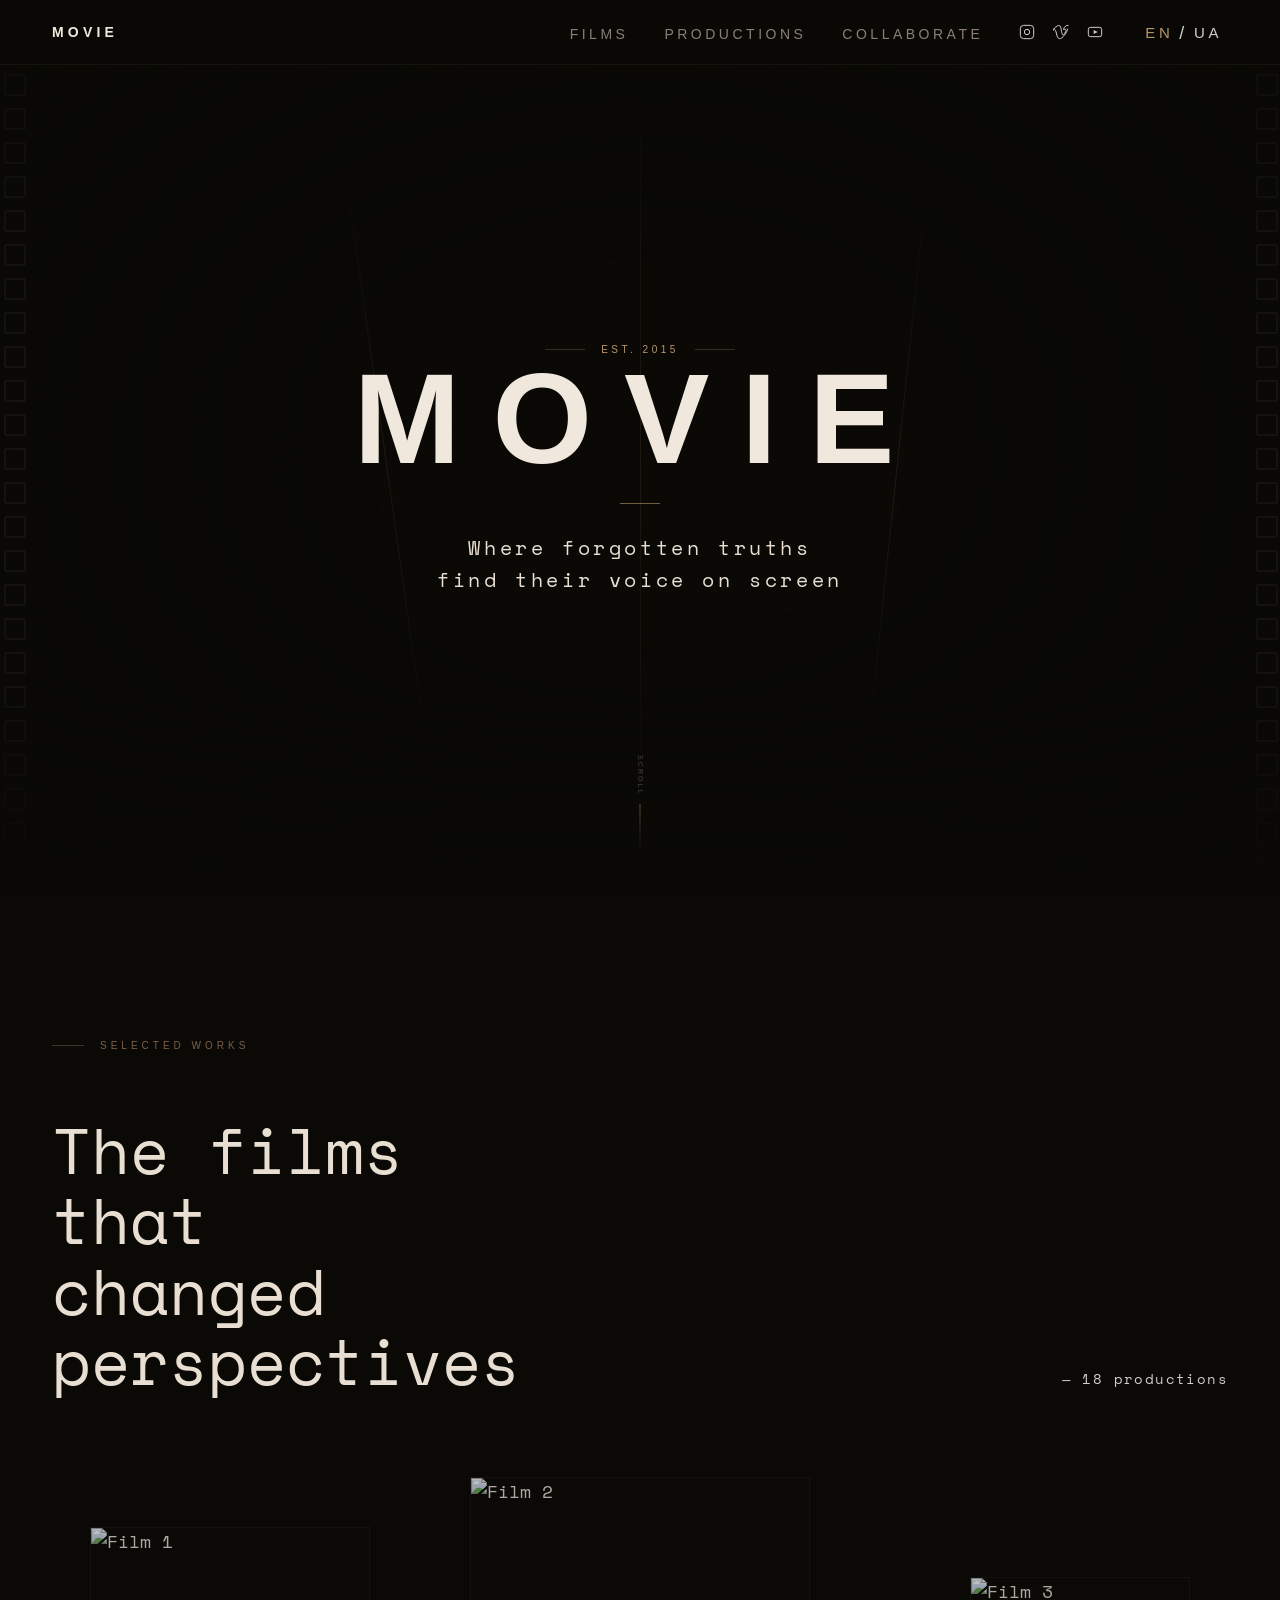
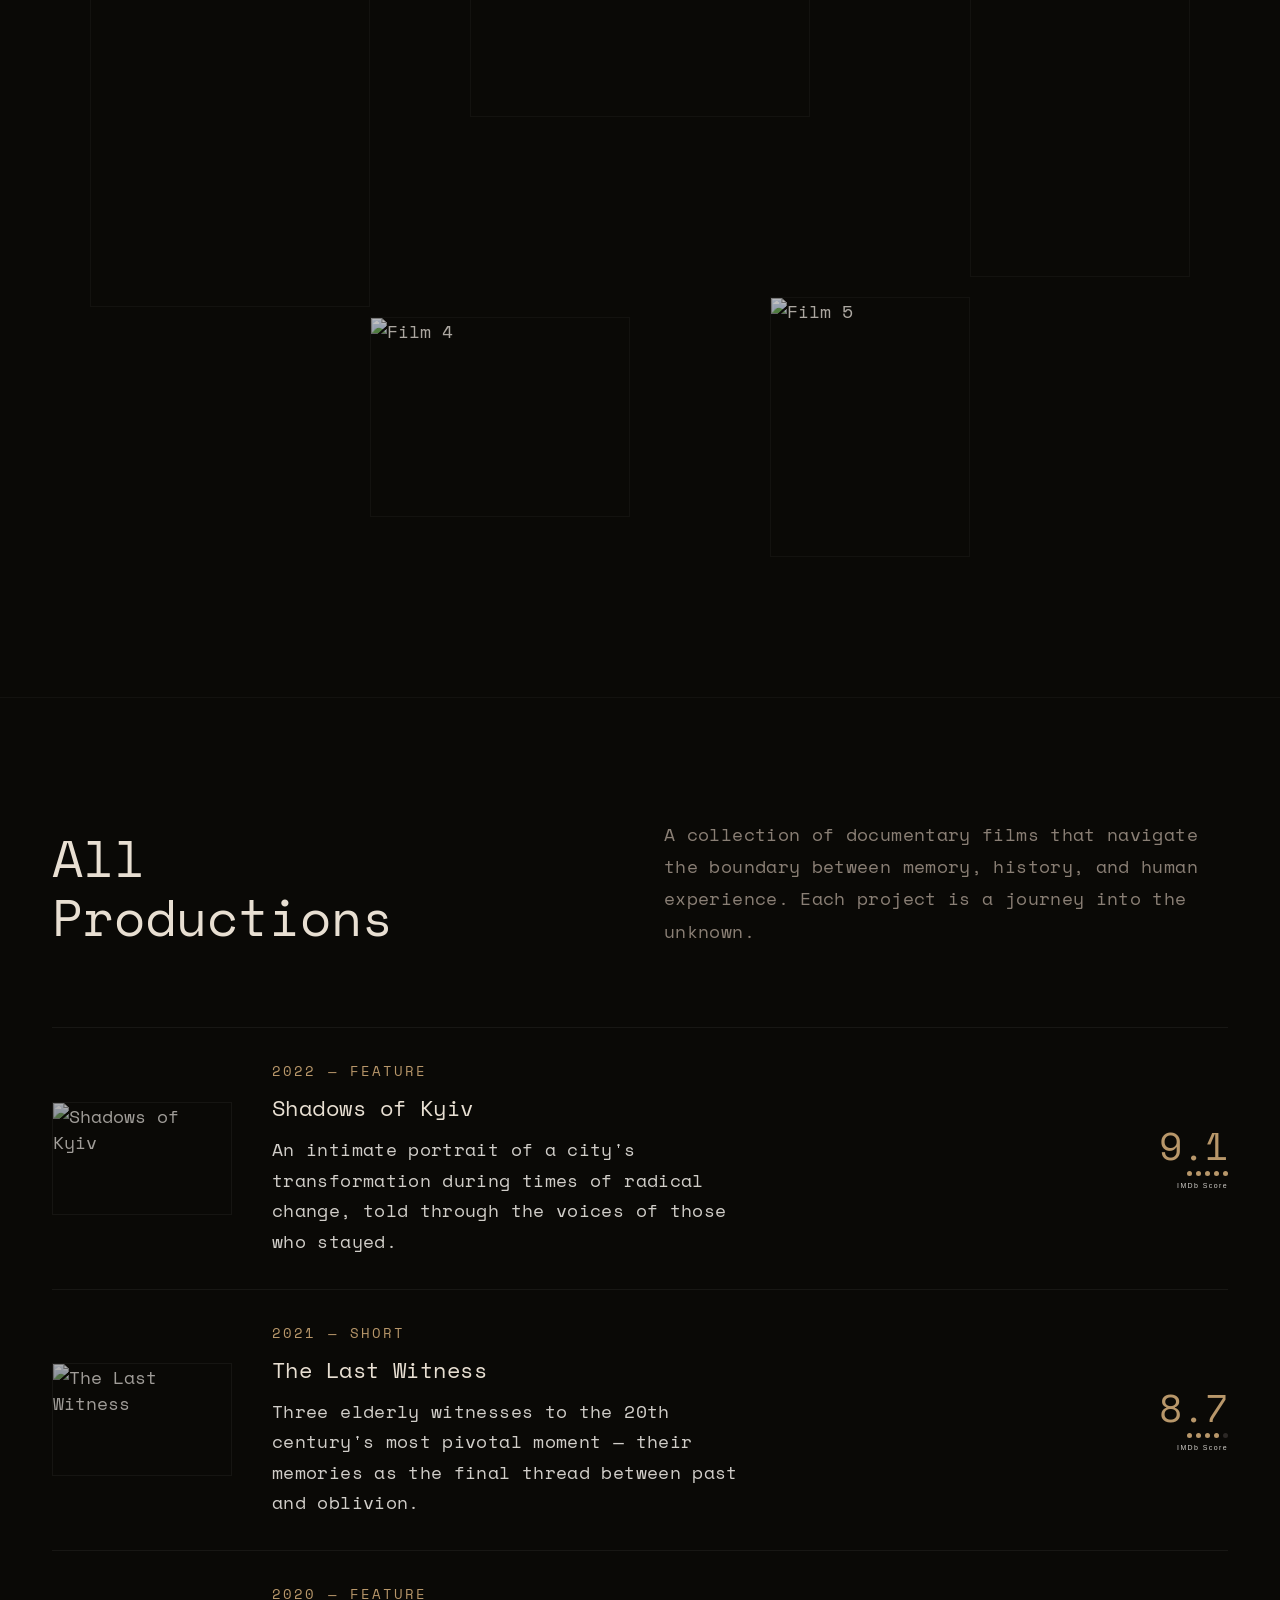
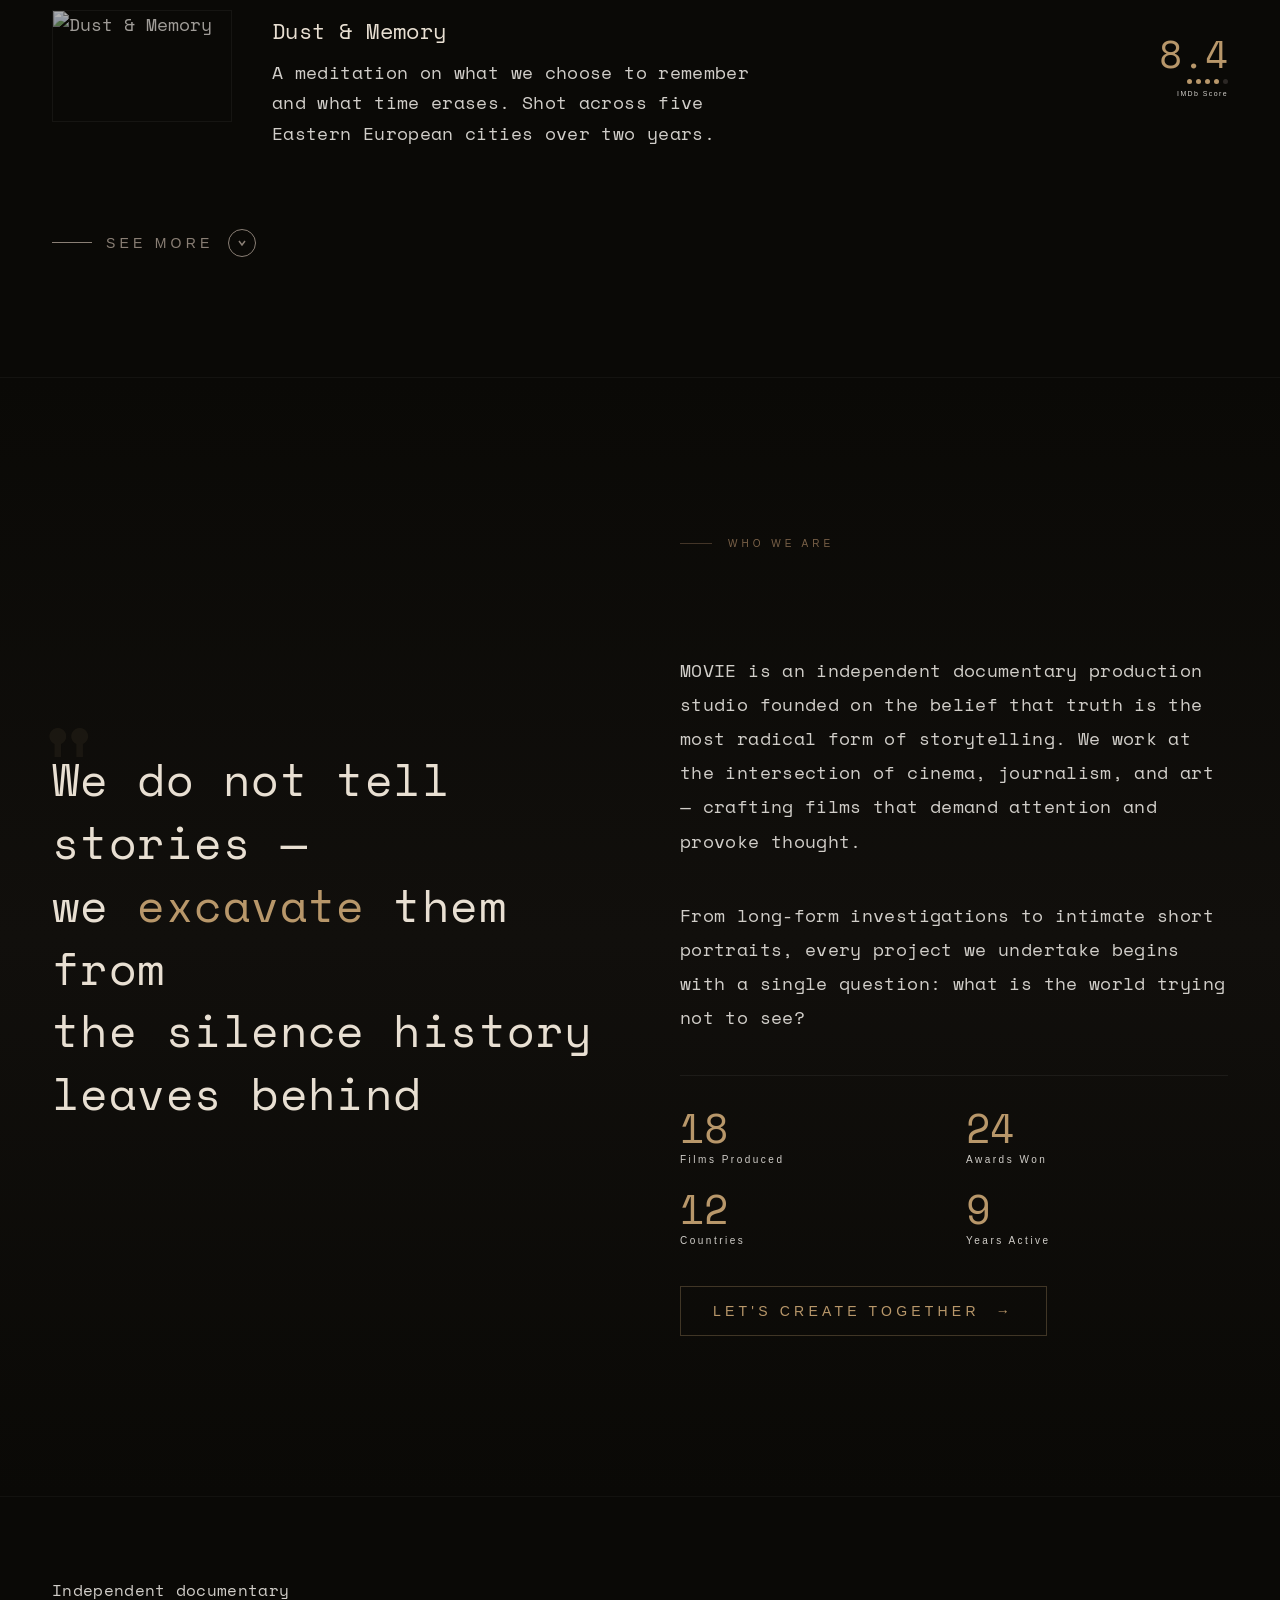
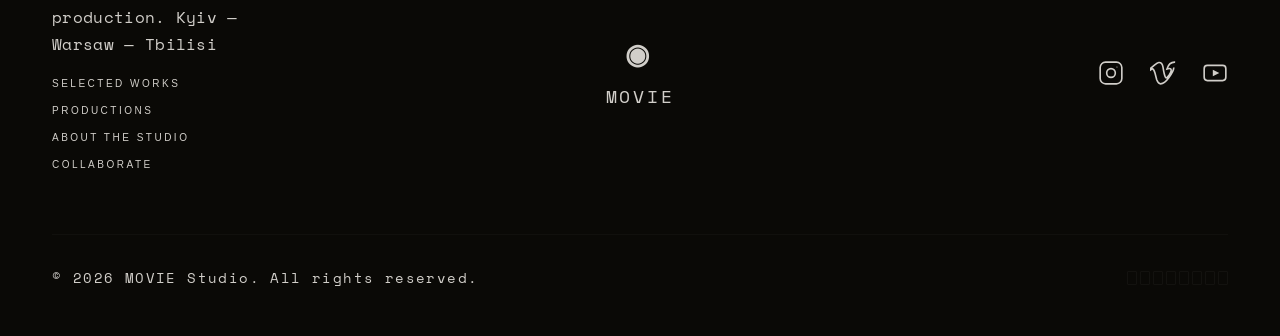
==== commit 568abb2a: "after some fixes - 001" ====
--- a/index.html
+++ b/index.html
@@ -32,7 +32,7 @@
         --gold-dim: #7a6148;
         --white: #f0e8dc;
         --font-display: "Syncopate", sans-serif;
-        --font-serif: "Cormorant Garamond", serif;
+        --font-mono: "Cormorant Garamond", serif; /* delete */
         --font-mono: "Space Mono", monospace;
       }
       html {
@@ -41,7 +41,7 @@
       body {
         background: var(--black);
         color: var(--cream);
-        font-family: var(--font-serif);
+        font-family: var(--font-mono);
         overflow-x: hidden;
         font-size: 18px;
       }
@@ -70,7 +70,6 @@
         flex-direction: column;
         gap: 0;
         overflow: hidden;
-        opacity: 0.08;
       }
       .filmstrip.left {
         left: 0;
@@ -82,14 +81,15 @@
         display: flex;
         flex-direction: column;
         animation: stripScroll 12s linear infinite;
+        opacity: 0.09;
       }
       .filmstrip.right .filmstrip-track {
         animation-direction: reverse;
       }
       .strip-hole {
-        width: 28px;
-        height: 20px;
-        border: 1px solid var(--bone);
+        width: 22px;
+        height: 22px;
+        border: 2px solid var(--white);
         margin: 6px 4px;
         border-radius: 2px;
         flex-shrink: 0;
@@ -385,7 +385,7 @@
       }
 
       .hero-tagline {
-        font-family: var(--font-serif);
+        font-family: var(--font-mono);
         font-size: clamp(14px, 2vw, 20px);
         font-weight: 300;
         letter-spacing: 0.18em;
@@ -492,7 +492,7 @@
         margin-bottom: 80px;
       }
       .films-title {
-        font-family: var(--font-serif);
+        font-family: var(--font-mono);
         font-size: clamp(36px, 5vw, 64px);
         font-weight: 300;
         color: var(--cream);
@@ -553,9 +553,9 @@
           transparent 100%
         );
         font-family: var(--font-display);
-        font-size: 8px;
+        font-size: 12px;
         letter-spacing: 0.2em;
-        color: var(--smoke);
+        color: var(--bone);
         opacity: 0;
         transition: opacity 0.4s ease;
       }
@@ -687,7 +687,7 @@
         align-items: end;
       }
       .productions-title {
-        font-family: var(--font-serif);
+        font-family: var(--font-mono);
         font-size: clamp(32px, 4vw, 56px);
         font-weight: 300;
         color: var(--cream);
@@ -758,7 +758,7 @@
         margin-bottom: 10px;
       }
       .prod-title {
-        font-family: var(--font-serif);
+        font-family: var(--font-mono);
         font-size: 22px;
         font-weight: 400;
         color: var(--cream);
@@ -782,7 +782,7 @@
         gap: 6px;
       }
       .rating-score {
-        font-family: var(--font-serif);
+        font-family: var(--font-mono);
         font-size: 38px;
         font-weight: 300;
         color: var(--gold);
@@ -897,7 +897,7 @@
         align-items: center;
       }
       .about-quote {
-        font-family: var(--font-serif);
+        font-family: var(--font-mono);
         font-size: clamp(26px, 3.5vw, 48px);
         font-weight: 300;
         color: var(--cream);
@@ -913,7 +913,7 @@
         content: '"';
         font-size: 120px;
         color: rgba(184, 151, 106, 0.08);
-        font-family: var(--font-serif);
+        font-family: var(--font-mono);
         position: absolute;
         top: -40px;
         left: -20px;
@@ -942,7 +942,7 @@
       .stat-item {
       }
       .stat-number {
-        font-family: var(--font-serif);
+        font-family: var(--font-mono);
         font-size: 40px;
         font-weight: 300;
         color: var(--gold);
@@ -1016,7 +1016,7 @@
         gap: 20px;
       }
       .footer-tagline {
-        font-family: var(--font-serif);
+        font-family: var(--font-mono);
         font-size: 16px;
         color: var(--bone);
         line-height: 1.7;
@@ -1141,10 +1141,10 @@
       /* ─── RESPONSIVE ─── */
       @media (max-width: 960px) {
         header {
-          padding: 24px 28px;
+          padding: 24px 32px;
         }
         header.scrolled {
-          padding: 16px 28px;
+          padding: 16px 32px;
         }
         nav,
         .social-icons,
@@ -1156,7 +1156,7 @@
         }
 
         #films {
-          padding: 100px 28px;
+          padding: 100px 32px;
         }
         .films-orbit {
           height: auto;
@@ -1178,7 +1178,7 @@
         }
 
         #productions {
-          padding: 80px 28px;
+          padding: 80px 32px;
         }
         .productions-header {
           grid-template-columns: 1fr;
@@ -1192,7 +1192,7 @@
         }
 
         #about {
-          padding: 100px 28px;
+          padding: 100px 32px;
         }
         .about-inner {
           grid-template-columns: 1fr;
@@ -1203,7 +1203,7 @@
         }
 
         footer {
-          padding: 60px 28px 36px;
+          padding: 60px 32px 36px;
         }
         .footer-inner {
           grid-template-columns: 1fr;
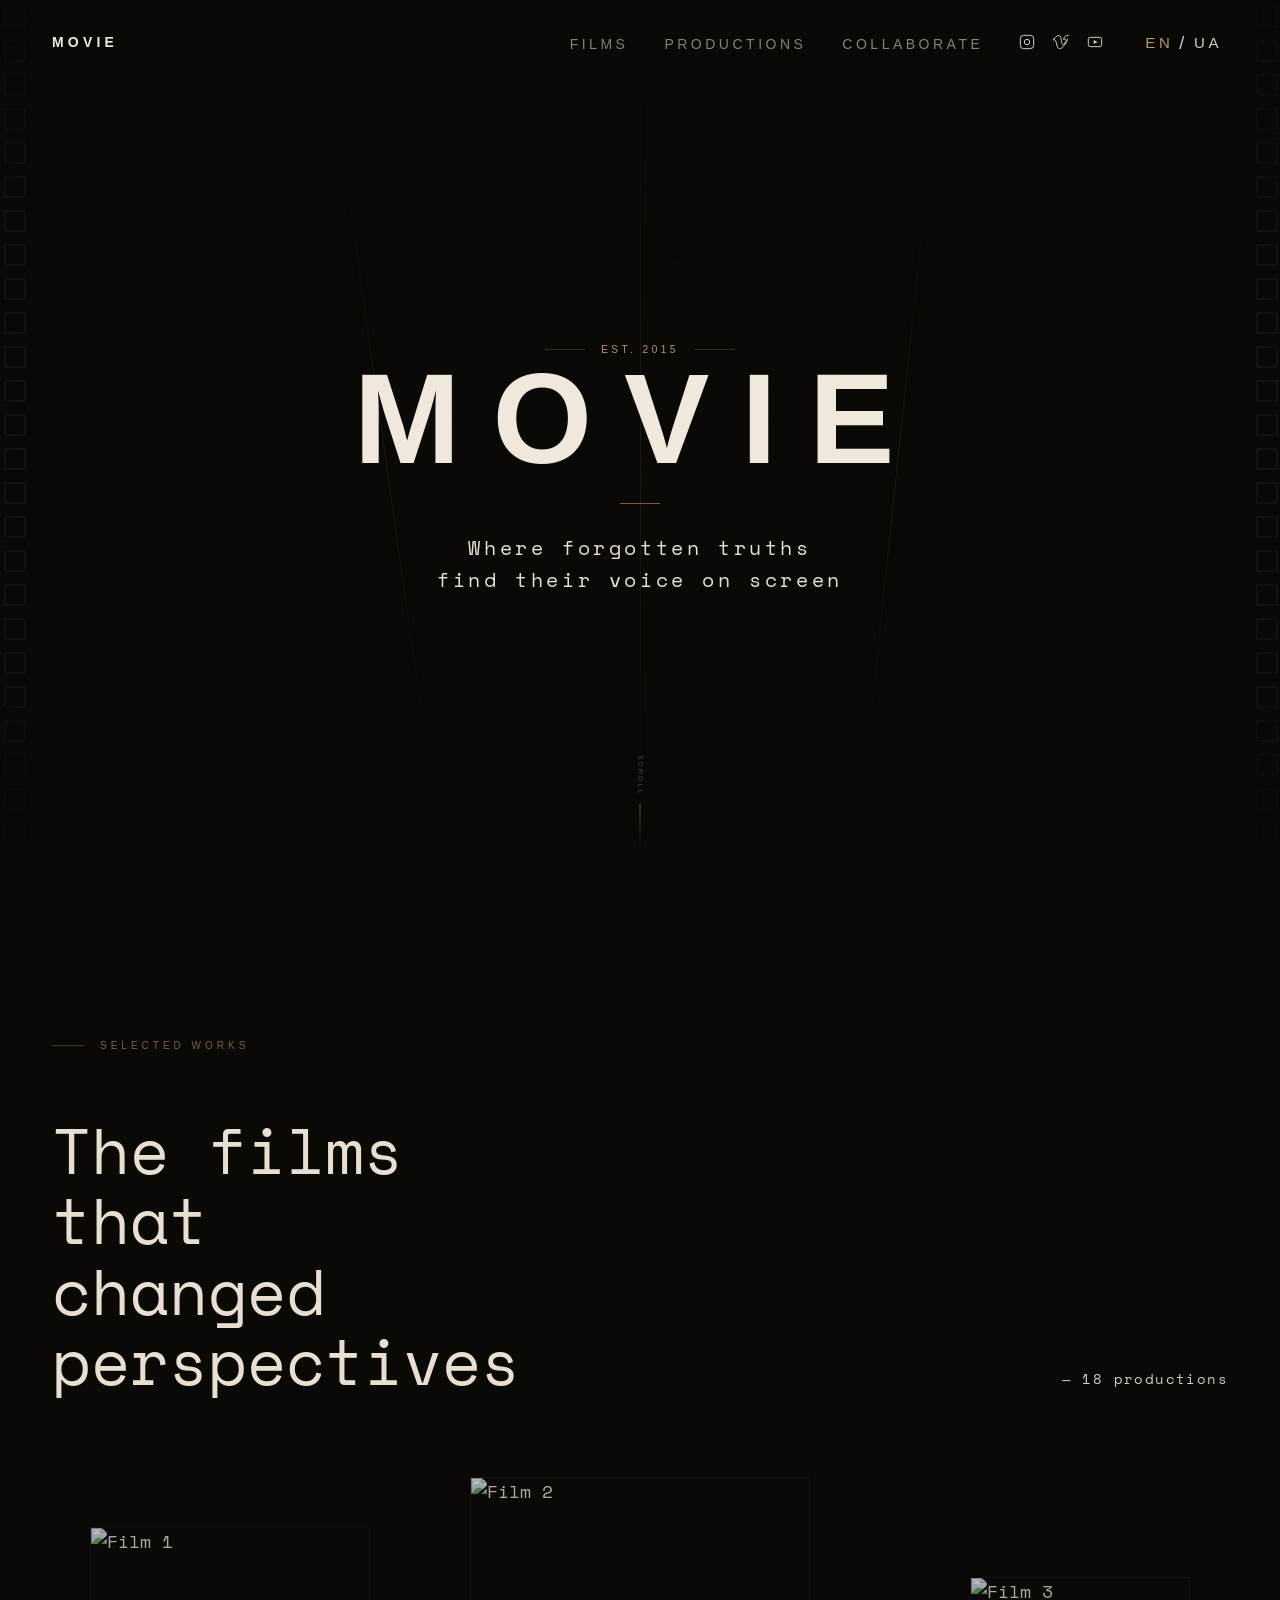
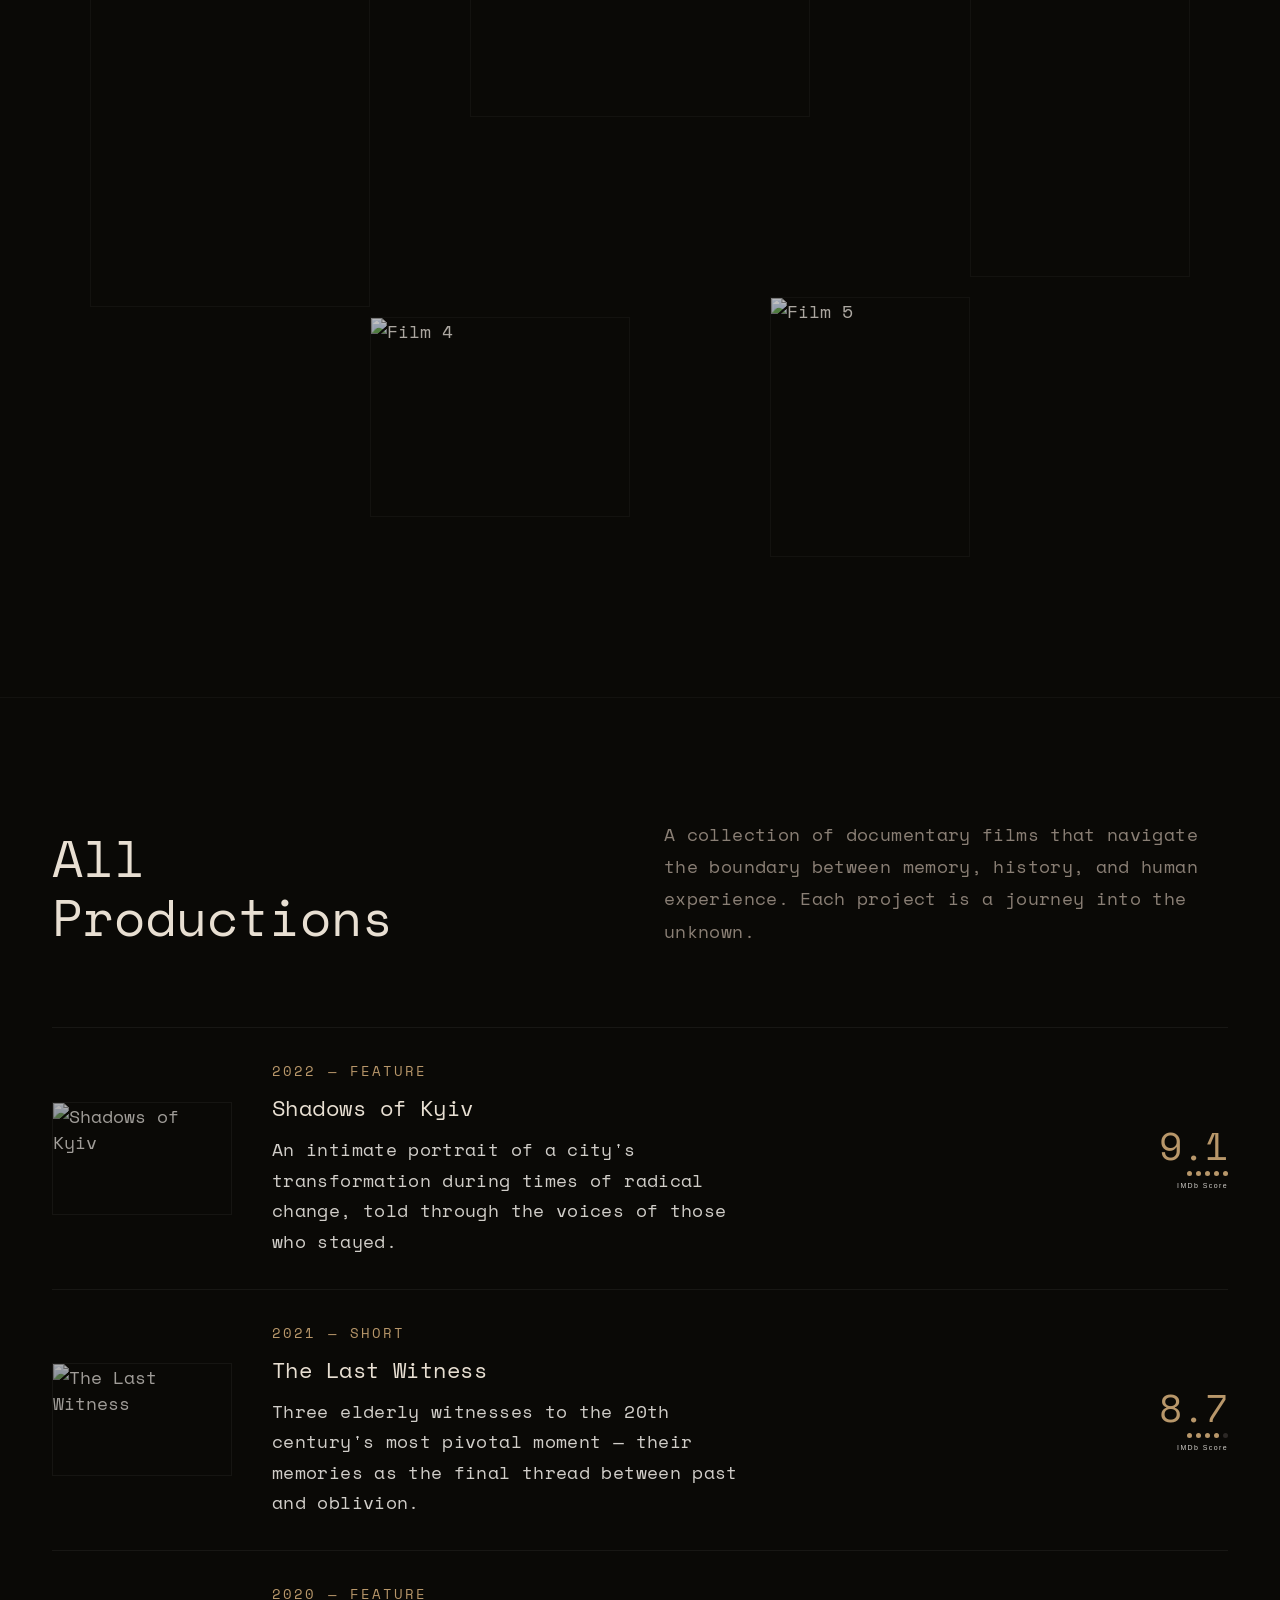
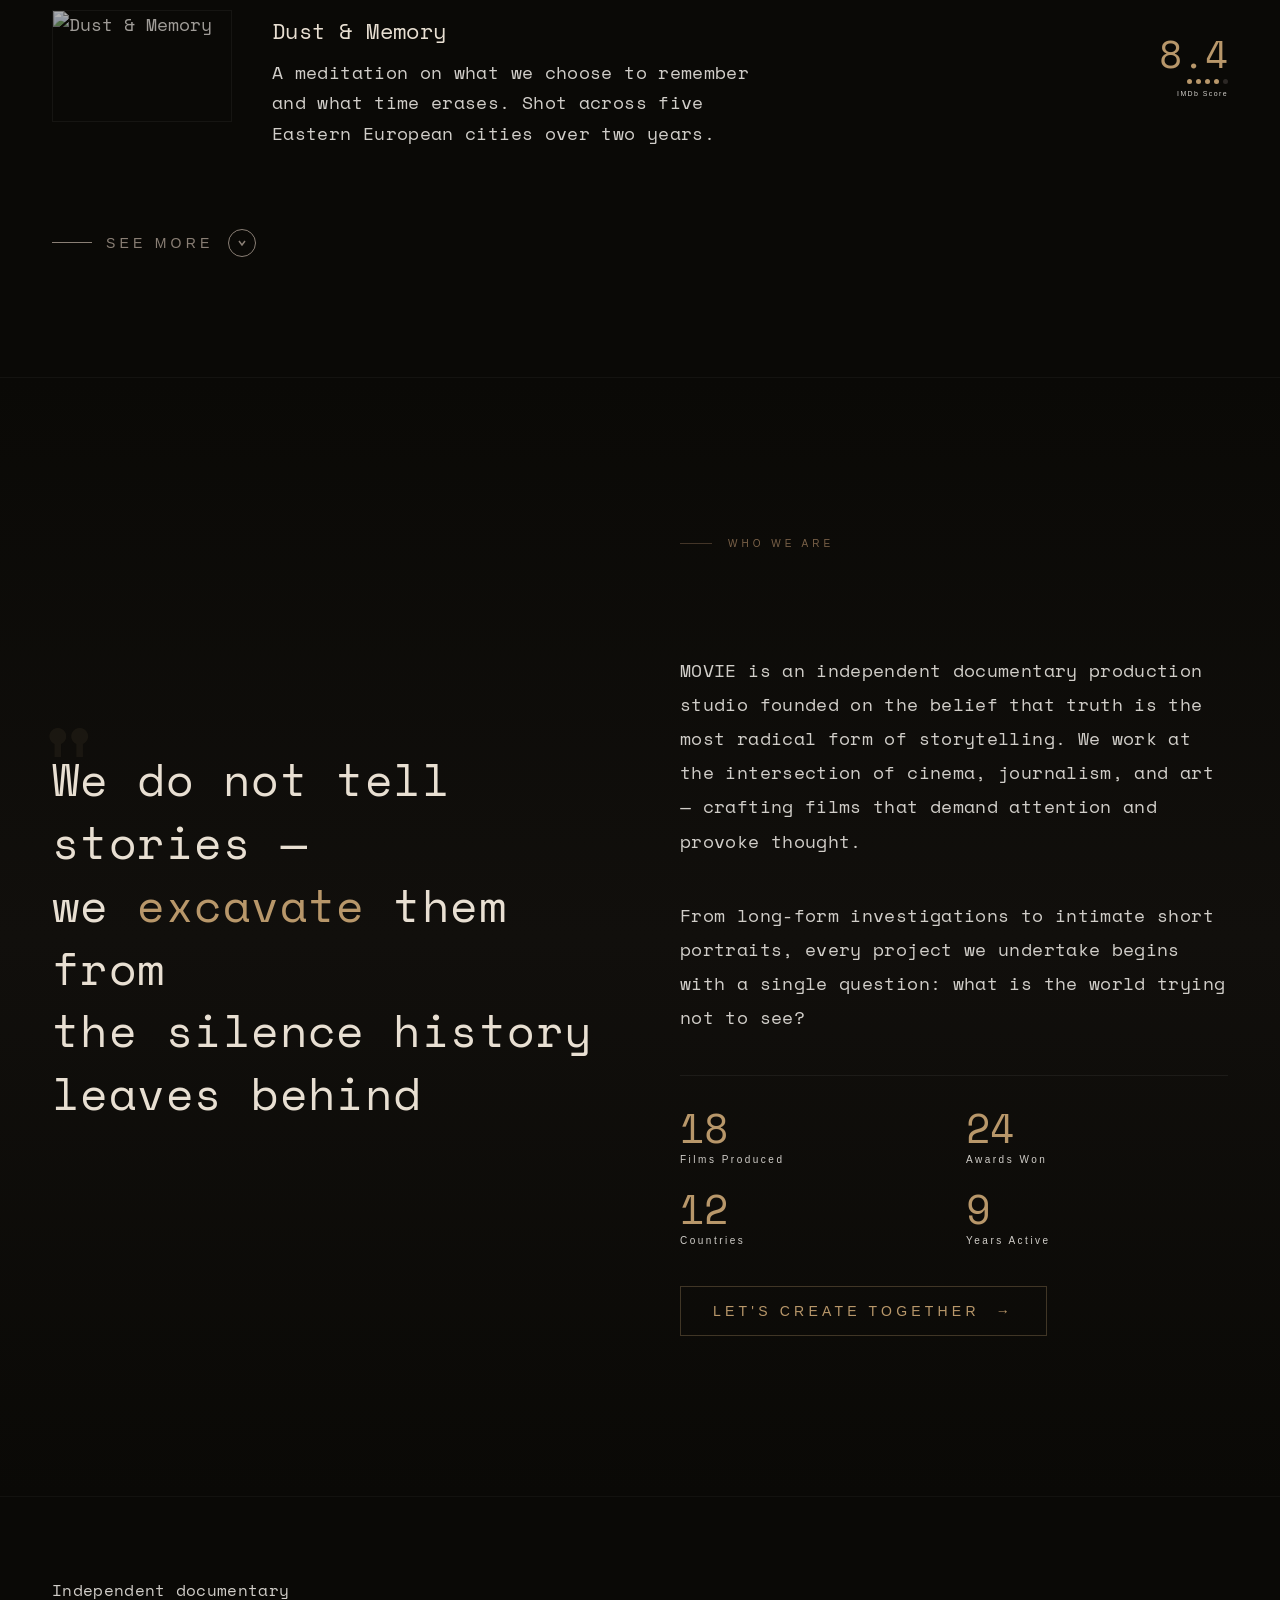
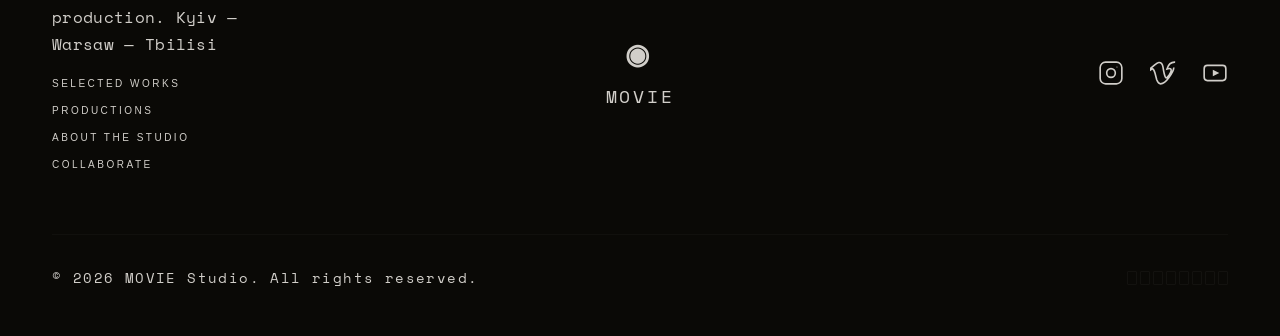
==== commit 63a34791: "the latest commit after fixes some isssues" ====
--- a/index.html
+++ b/index.html
@@ -527,6 +527,9 @@
         box-shadow: 0 24px 80px rgba(0, 0, 0, 0.7);
         z-index: 10;
       }
+      .film-card:nth-child(2):hover {
+        transform: translateX(-50%) scale(1.04) !important;
+      }
       .film-card img {
         width: 100%;
         height: 100%;
@@ -1151,6 +1154,10 @@
         .lang-switch {
           display: none;
         }
+        .mobile-menu .social-icons,
+        .mobile-menu .lang-switch {
+          display: flex;
+        }
         .burger {
           display: flex;
         }
@@ -1246,11 +1253,31 @@
     <!-- Mobile menu -->
     <div class="mobile-menu" id="mobileMenu">
       <ul>
-        <li><a href="#films" onclick="closeMobile()">Films</a></li>
-        <li><a href="#productions" onclick="closeMobile()">Productions</a></li>
-        <li><a href="#about" onclick="closeMobile()">Collaborate</a></li>
+        <li><a href="#films">Films</a></li>
+        <li><a href="#productions">Productions</a></li>
+        <li><a href="#about">Collaborate</a></li>
       </ul>
       <div class="mobile-menu-footer">
+        <div class="social-icons">
+          <a href="#" aria-label="Instagram">
+            <svg viewBox="0 0 24 24" fill="none" stroke="currentColor" stroke-width="1.5">
+              <rect x="2" y="2" width="20" height="20" rx="5" />
+              <circle cx="12" cy="12" r="4" />
+              <circle cx="17.5" cy="6.5" r="0.5" fill="currentColor" stroke="none" />
+            </svg>
+          </a>
+          <a href="#" aria-label="Vimeo">
+            <svg viewBox="0 0 24 24" fill="none" stroke="currentColor" stroke-width="1.5">
+              <path d="M22 7c-.1 2.2-1.6 5.3-4.5 9.2C14.5 20.4 11.9 22 9.7 22c-1.4 0-2.5-1.3-3.5-3.8L4.6 12C3.9 9.5 3.1 8.2 2.2 8.2c-.2 0-.9.4-2.2 1.3L0 8.2C1.4 7 2.8 5.8 4.1 4.7c1.8-1.5 3.1-2.3 4-2.4 2.1-.2 3.4 1.2 3.9 4.2.5 3.2.9 5.2 1.1 6 .6 2.7 1.3 4 2 4 .6 0 1.4-.9 2.6-2.6 1.1-1.7 1.7-3 1.8-3.9.2-1.5-.4-2.2-1.8-2.2-.6 0-1.3.1-2 .4 1.3-4.3 3.8-6.4 7.5-6.2" />
+            </svg>
+          </a>
+          <a href="#" aria-label="YouTube">
+            <svg viewBox="0 0 24 24" fill="none" stroke="currentColor" stroke-width="1.5">
+              <rect x="2" y="5" width="20" height="14" rx="3" />
+              <polygon points="10,9 10,15 16,12" fill="currentColor" stroke="none" />
+            </svg>
+          </a>
+        </div>
         <div class="lang-switch">
           <button class="active" onclick="setLang('EN')">EN</button>
           <span>/</span>
@@ -1761,7 +1788,7 @@
 
         // Header bg
         if (scrollY > 50) header.classList.add("scrolled");
-        else header.classList.reMOVIE("scrolled");
+        else header.classList.remove("scrolled");
 
         // Hero fade out + header logo fade in
         const progress = Math.min(scrollY / (heroH * 0.5), 1);
@@ -1771,7 +1798,7 @@
         if (progress > 0.4) {
           headerLogo.classList.add("visible");
         } else {
-          headerLogo.classList.reMOVIE("visible");
+          headerLogo.classList.remove("visible");
         }
       });
 
@@ -1825,9 +1852,15 @@
           txt.textContent = "Collapse";
           btn.classList.add("open");
         } else {
-          hiddenItems.forEach((item) => item.classList.reMOVIE("revealed"));
+          hiddenItems.forEach((item) => {
+            item.classList.remove("revealed");
+            item.style.display = "none";
+            // Force reflow then reset to allow re-animation next open
+            void item.offsetHeight;
+            item.style.display = "";
+          });
           txt.textContent = "See more";
-          btn.classList.reMOVIE("open");
+          btn.classList.remove("open");
         }
       }
 
@@ -1842,10 +1875,14 @@
           : "";
       }
       function closeMobile() {
-        burger.classList.reMOVIE("open");
-        mobileMenu.classList.reMOVIE("open");
+        burger.classList.remove("open");
+        mobileMenu.classList.remove("open");
         document.body.style.overflow = "";
       }
+      // Close mobile menu on nav link click
+      mobileMenu.querySelectorAll("a[href]").forEach((link) => {
+        link.addEventListener("click", () => { closeMobile(); });
+      });
 
       /* ─── LANGUAGE SWITCH ─── */
       function setLang(lang) {
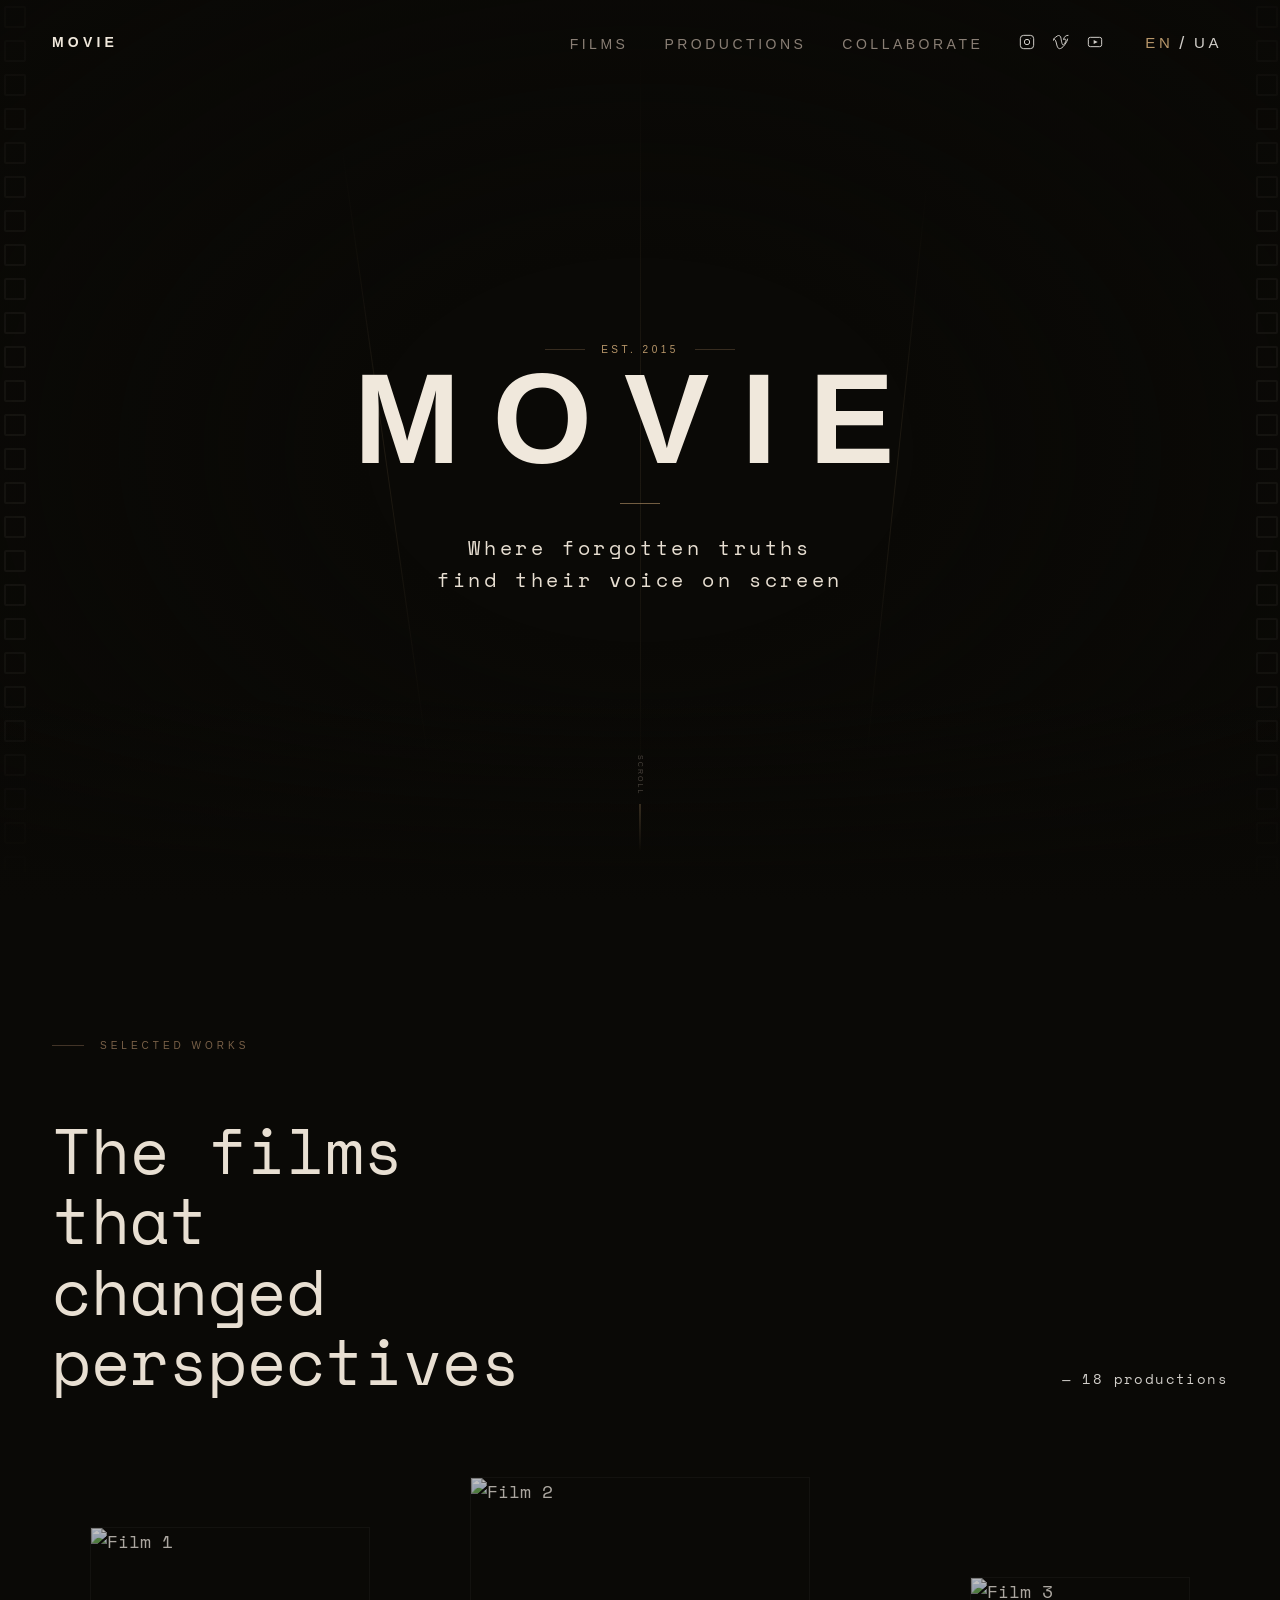
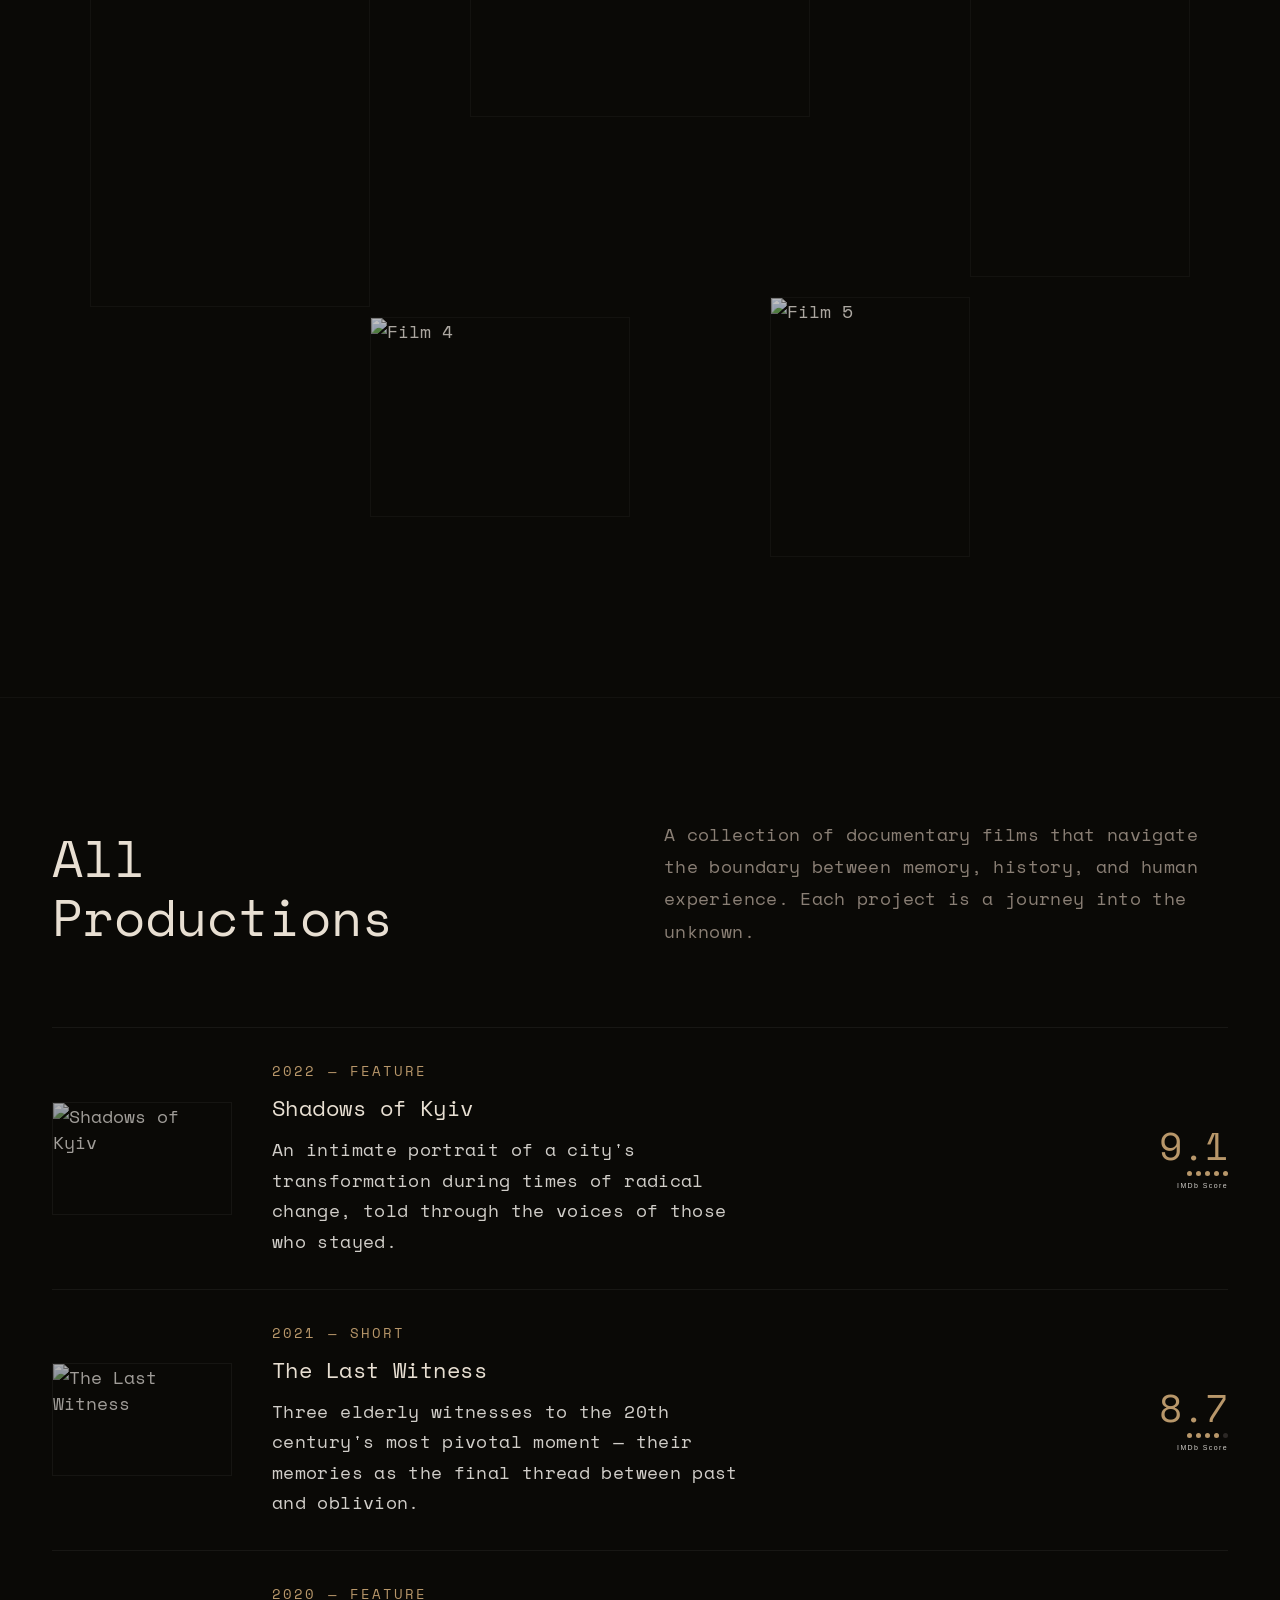
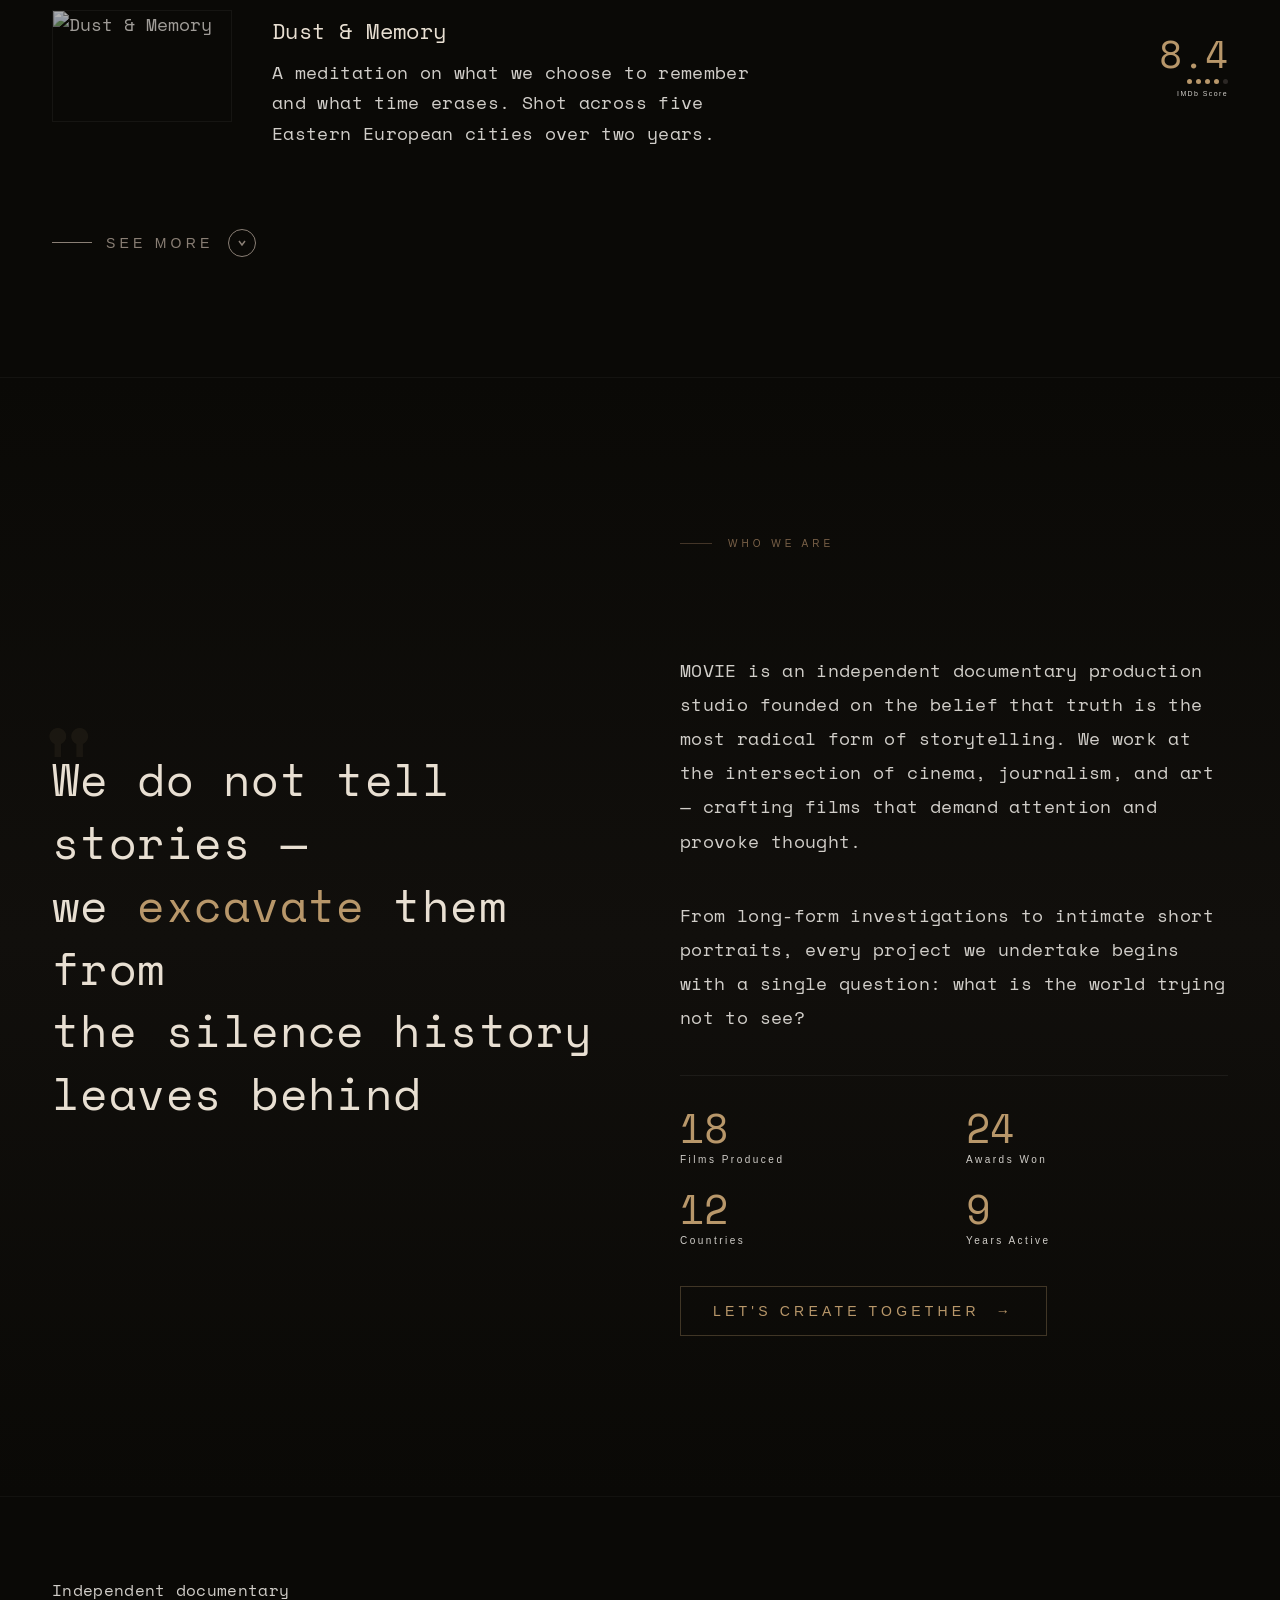
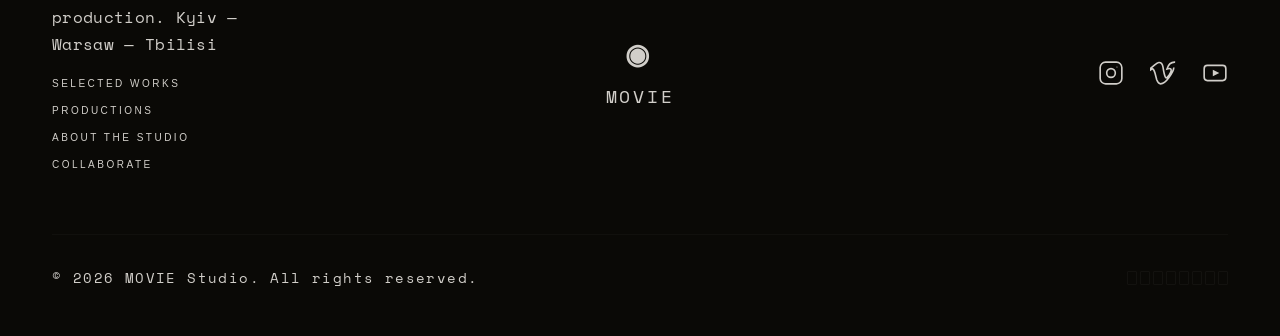
==== commit 01fe9b03: "film-card:nth-child(2):hover was fixed" ====
--- a/index.html
+++ b/index.html
@@ -1179,6 +1179,10 @@
           height: 220px !important;
           margin-bottom: 12px;
         }
+
+        .film-card:nth-child(2):hover {
+          transform: translateX(0) !important;
+        }
         .films-orbit {
           display: flex;
           flex-direction: column;
@@ -1260,21 +1264,48 @@
       <div class="mobile-menu-footer">
         <div class="social-icons">
           <a href="#" aria-label="Instagram">
-            <svg viewBox="0 0 24 24" fill="none" stroke="currentColor" stroke-width="1.5">
+            <svg
+              viewBox="0 0 24 24"
+              fill="none"
+              stroke="currentColor"
+              stroke-width="1.5"
+            >
               <rect x="2" y="2" width="20" height="20" rx="5" />
               <circle cx="12" cy="12" r="4" />
-              <circle cx="17.5" cy="6.5" r="0.5" fill="currentColor" stroke="none" />
+              <circle
+                cx="17.5"
+                cy="6.5"
+                r="0.5"
+                fill="currentColor"
+                stroke="none"
+              />
             </svg>
           </a>
           <a href="#" aria-label="Vimeo">
-            <svg viewBox="0 0 24 24" fill="none" stroke="currentColor" stroke-width="1.5">
-              <path d="M22 7c-.1 2.2-1.6 5.3-4.5 9.2C14.5 20.4 11.9 22 9.7 22c-1.4 0-2.5-1.3-3.5-3.8L4.6 12C3.9 9.5 3.1 8.2 2.2 8.2c-.2 0-.9.4-2.2 1.3L0 8.2C1.4 7 2.8 5.8 4.1 4.7c1.8-1.5 3.1-2.3 4-2.4 2.1-.2 3.4 1.2 3.9 4.2.5 3.2.9 5.2 1.1 6 .6 2.7 1.3 4 2 4 .6 0 1.4-.9 2.6-2.6 1.1-1.7 1.7-3 1.8-3.9.2-1.5-.4-2.2-1.8-2.2-.6 0-1.3.1-2 .4 1.3-4.3 3.8-6.4 7.5-6.2" />
+            <svg
+              viewBox="0 0 24 24"
+              fill="none"
+              stroke="currentColor"
+              stroke-width="1.5"
+            >
+              <path
+                d="M22 7c-.1 2.2-1.6 5.3-4.5 9.2C14.5 20.4 11.9 22 9.7 22c-1.4 0-2.5-1.3-3.5-3.8L4.6 12C3.9 9.5 3.1 8.2 2.2 8.2c-.2 0-.9.4-2.2 1.3L0 8.2C1.4 7 2.8 5.8 4.1 4.7c1.8-1.5 3.1-2.3 4-2.4 2.1-.2 3.4 1.2 3.9 4.2.5 3.2.9 5.2 1.1 6 .6 2.7 1.3 4 2 4 .6 0 1.4-.9 2.6-2.6 1.1-1.7 1.7-3 1.8-3.9.2-1.5-.4-2.2-1.8-2.2-.6 0-1.3.1-2 .4 1.3-4.3 3.8-6.4 7.5-6.2"
+              />
             </svg>
           </a>
           <a href="#" aria-label="YouTube">
-            <svg viewBox="0 0 24 24" fill="none" stroke="currentColor" stroke-width="1.5">
+            <svg
+              viewBox="0 0 24 24"
+              fill="none"
+              stroke="currentColor"
+              stroke-width="1.5"
+            >
               <rect x="2" y="5" width="20" height="14" rx="3" />
-              <polygon points="10,9 10,15 16,12" fill="currentColor" stroke="none" />
+              <polygon
+                points="10,9 10,15 16,12"
+                fill="currentColor"
+                stroke="none"
+              />
             </svg>
           </a>
         </div>
@@ -1881,7 +1912,9 @@
       }
       // Close mobile menu on nav link click
       mobileMenu.querySelectorAll("a[href]").forEach((link) => {
-        link.addEventListener("click", () => { closeMobile(); });
+        link.addEventListener("click", () => {
+          closeMobile();
+        });
       });
 
       /* ─── LANGUAGE SWITCH ─── */
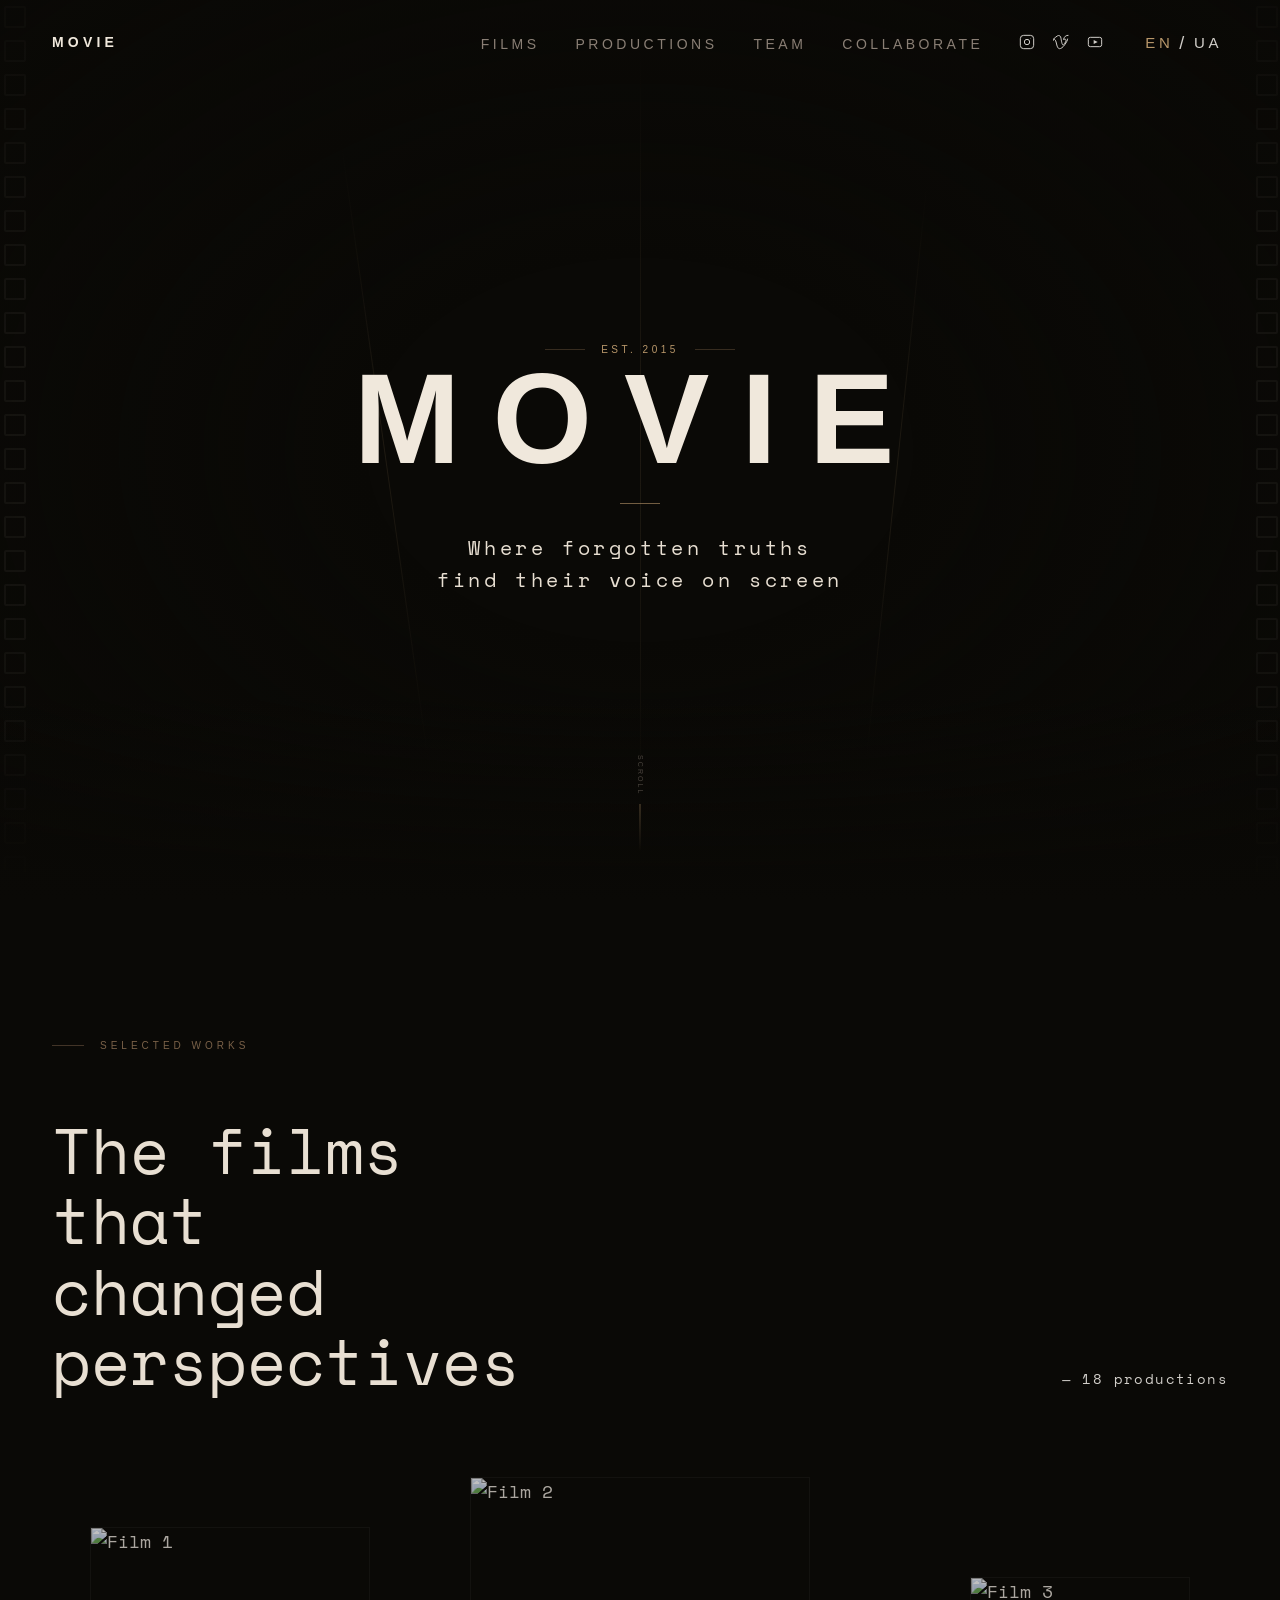
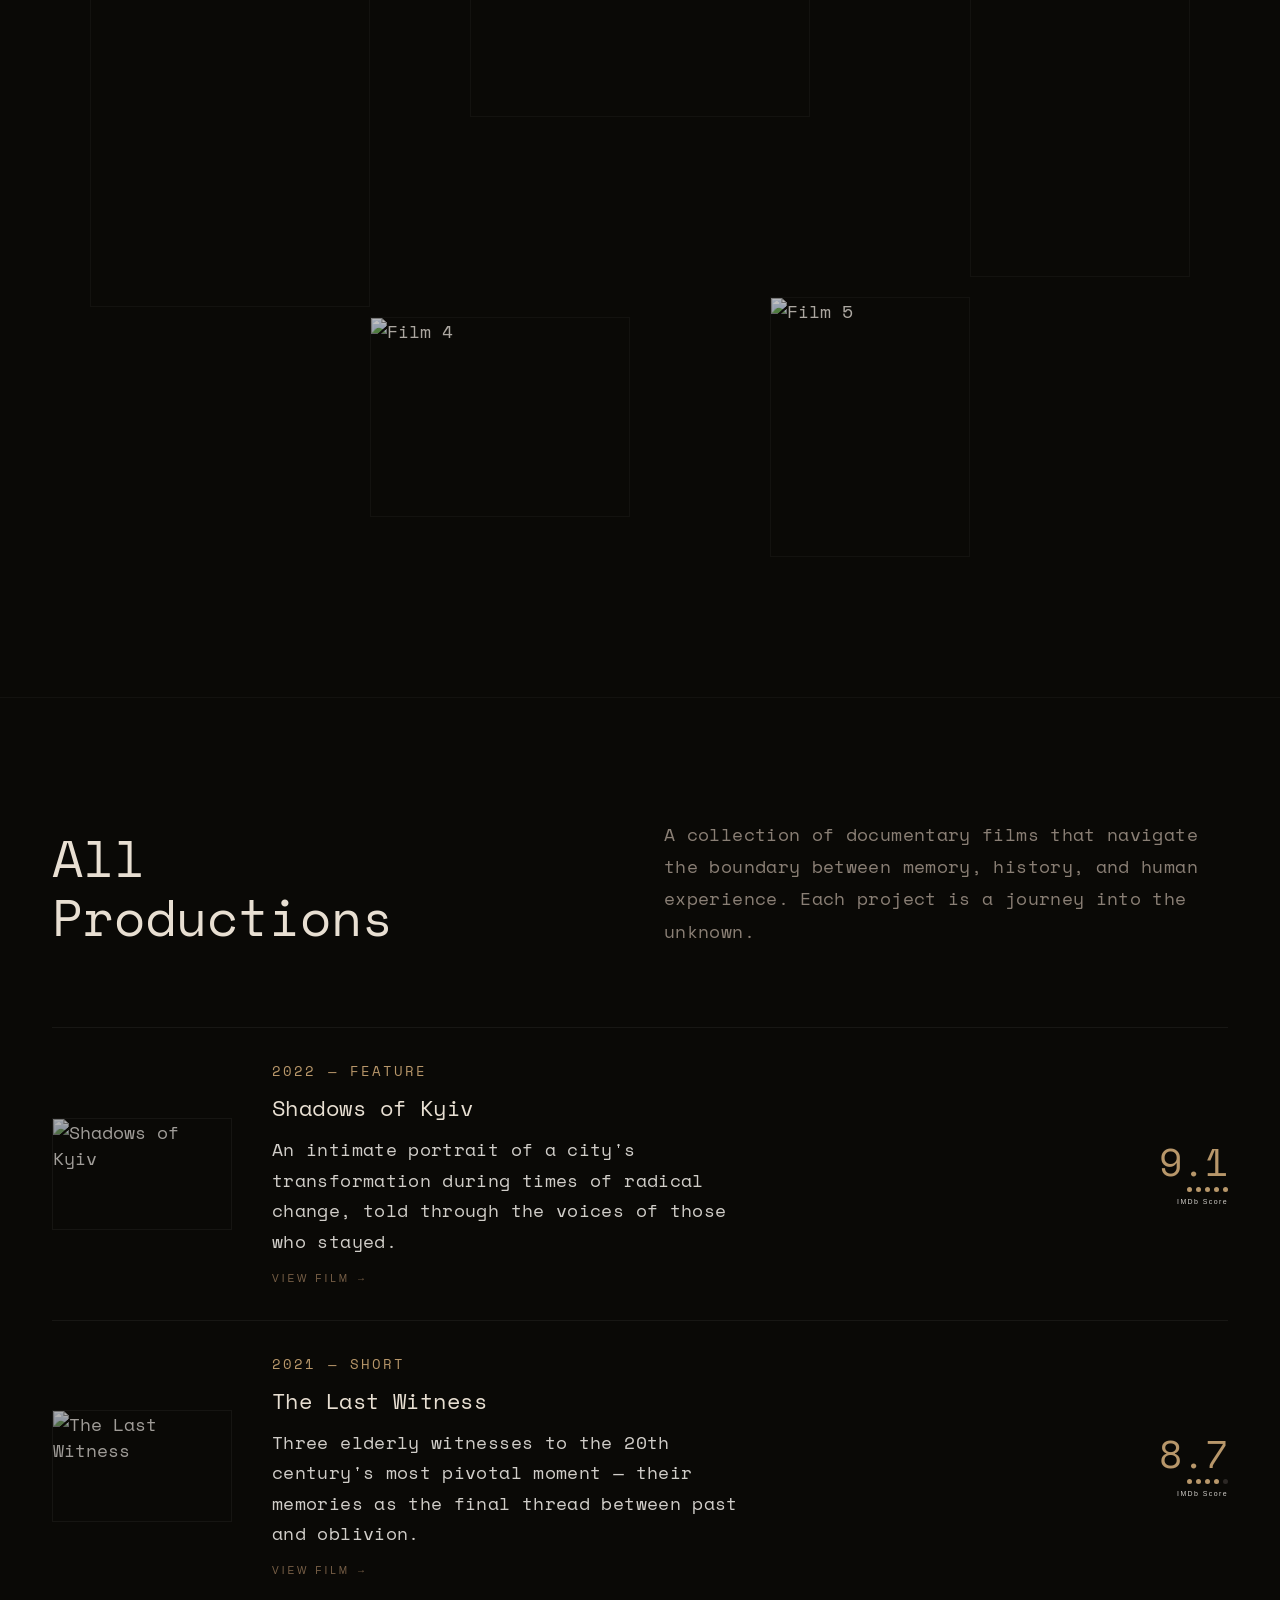
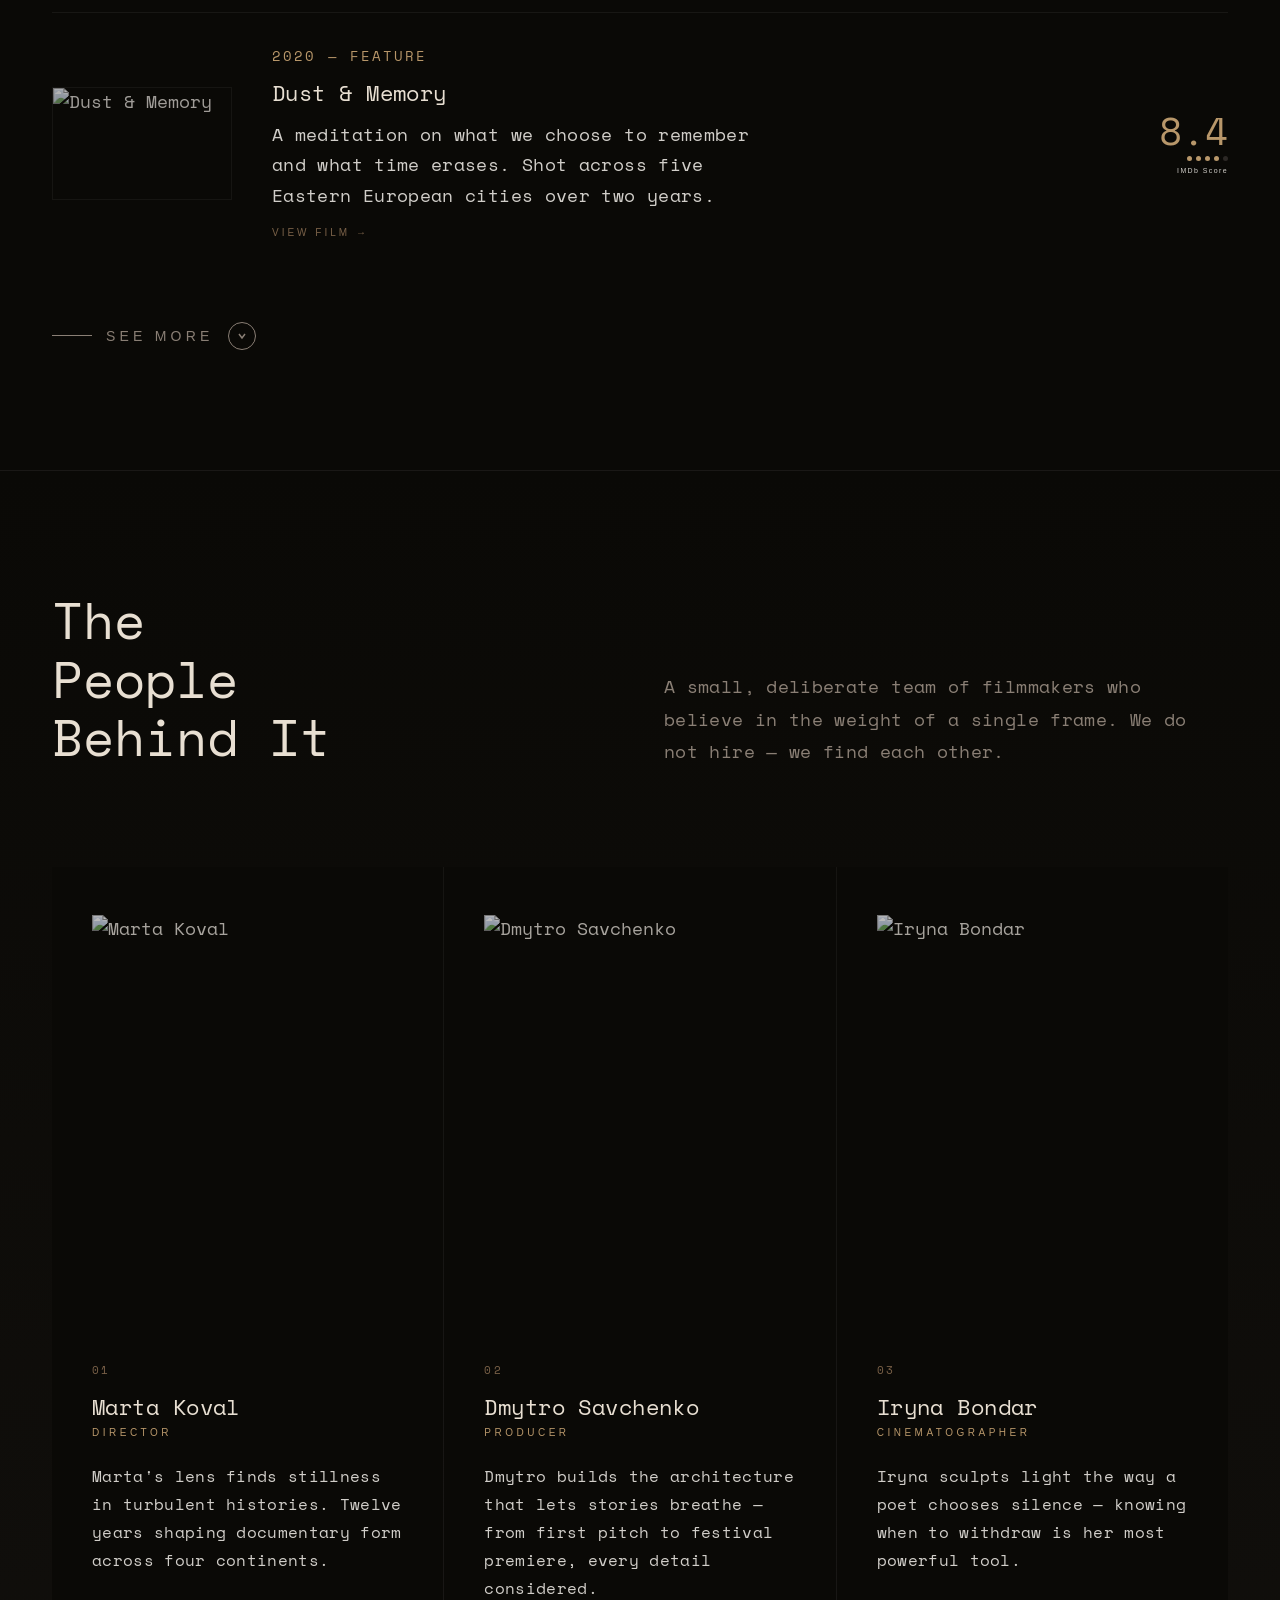
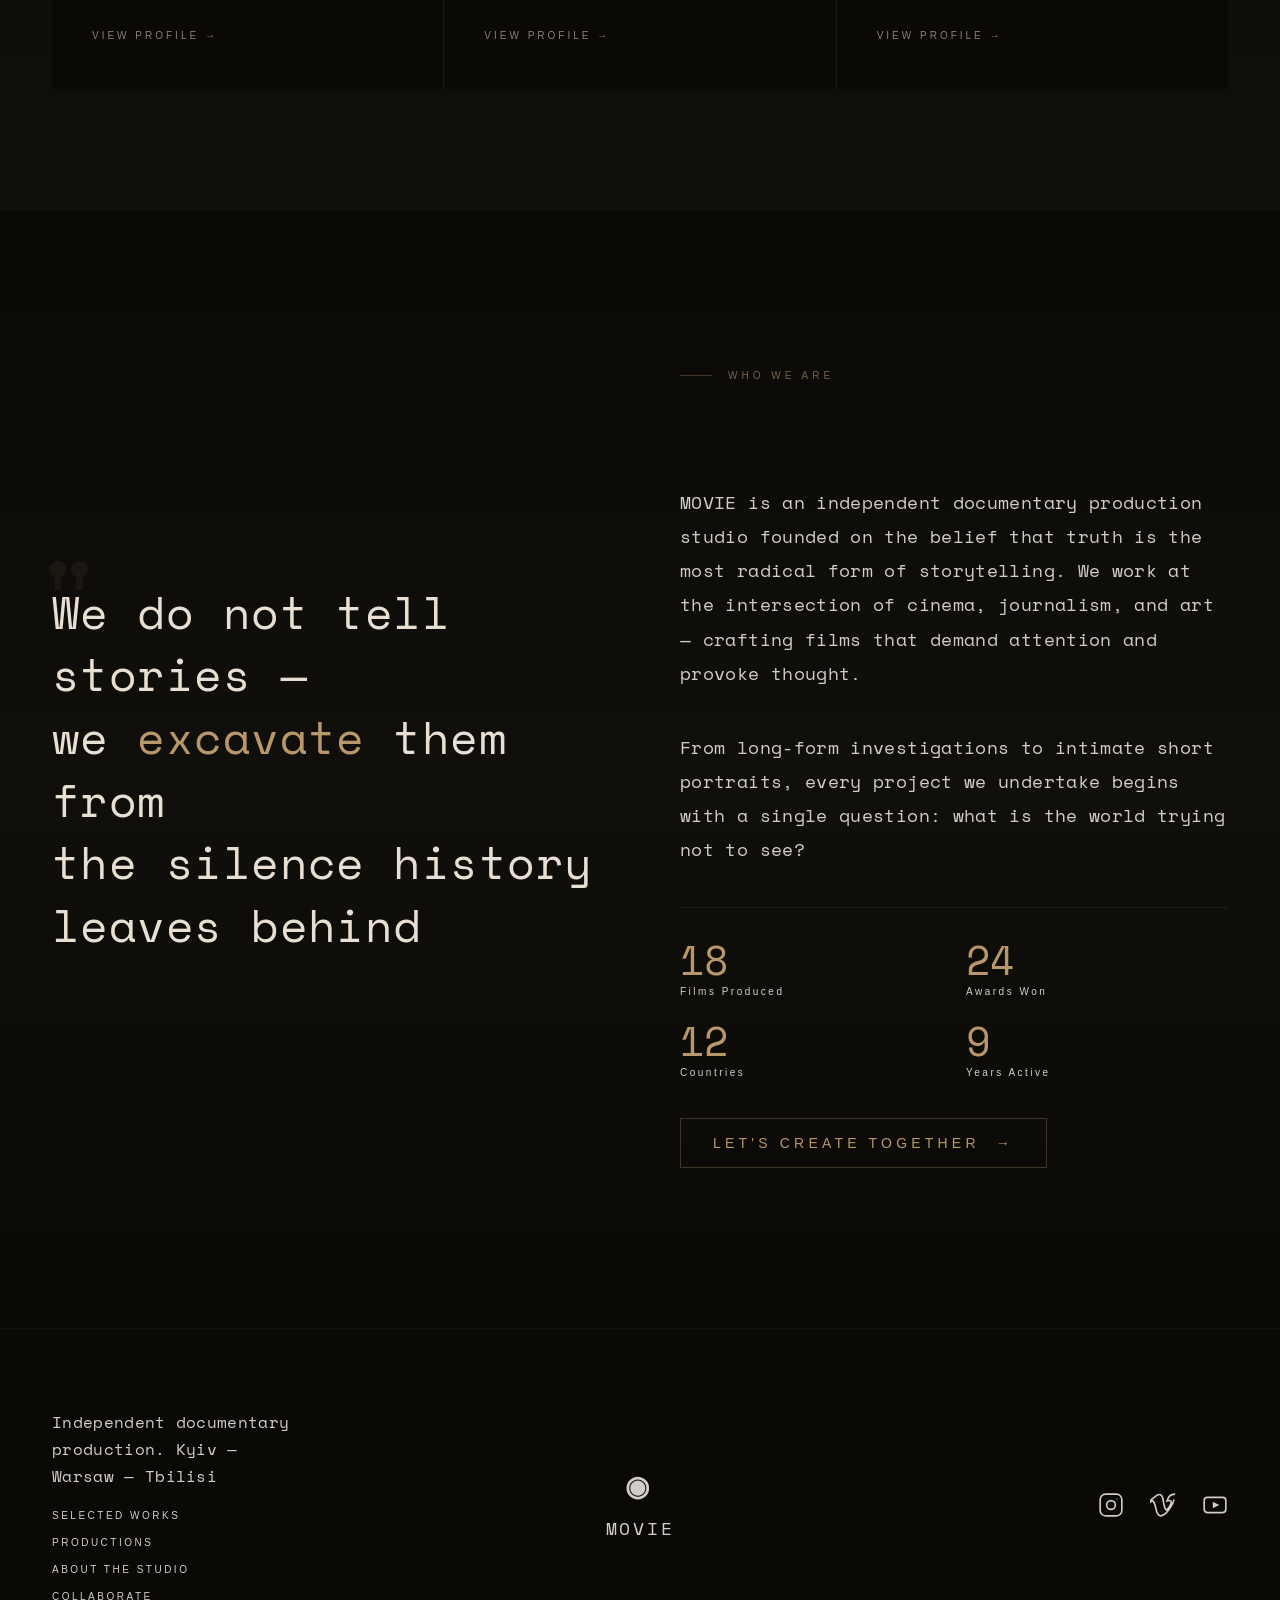
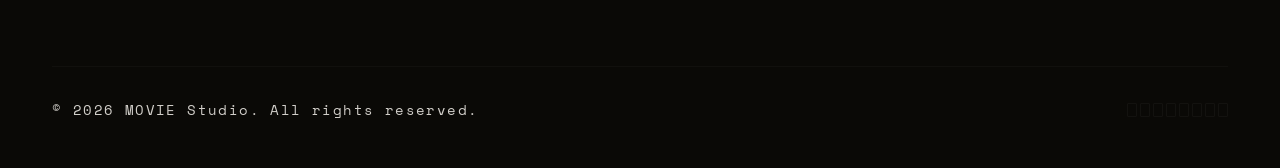
==== commit 573d1ec6: "team block was added" ====
--- a/index.html
+++ b/index.html
@@ -32,7 +32,7 @@
         --gold-dim: #7a6148;
         --white: #f0e8dc;
         --font-display: "Syncopate", sans-serif;
-        --font-mono: "Cormorant Garamond", serif; /* delete */
+        --font-body: "Cormorant Garamond", serif; /* delete */
         --font-mono: "Space Mono", monospace;
       }
       html {
@@ -481,6 +481,61 @@
       }
 
       /* ─── POPULAR FILMS ─── */
+      /* ─── FILM ACCORDION EXPAND ─── */
+      .film-expand {
+        position: absolute;
+        bottom: 0;
+        left: 0;
+        right: 0;
+        max-height: 0;
+        overflow: hidden;
+        transition:
+          max-height 0.5s cubic-bezier(0.23, 1, 0.32, 1),
+          opacity 0.4s ease;
+        opacity: 0;
+        z-index: 4;
+        background: linear-gradient(
+          to top,
+          rgba(10, 9, 6, 0.98) 0%,
+          rgba(10, 9, 6, 0.7) 100%
+        );
+      }
+      .film-card.film-open .film-expand {
+        max-height: 200px;
+        opacity: 1;
+      }
+      .film-expand-inner {
+        padding: 20px 16px 16px;
+        display: flex;
+        flex-direction: column;
+        gap: 8px;
+      }
+      .film-expand-genre {
+        font-family: var(--font-display);
+        font-size: 9px;
+        letter-spacing: 0.3em;
+        color: var(--gold);
+        text-transform: uppercase;
+      }
+      .film-expand-desc {
+        font-family: var(--font-mono);
+        font-size: 13px;
+        color: var(--bone);
+        line-height: 1.6;
+        font-weight: 300;
+        letter-spacing: 0.01em;
+      }
+      /* Active card ring */
+      .film-card.film-open {
+        outline: 1px solid rgba(184, 151, 106, 0.35);
+        box-shadow:
+          0 0 0 1px rgba(184, 151, 106, 0.12),
+          0 24px 80px rgba(0, 0, 0, 0.7);
+      }
+      /* Keep label visible when open */
+      .film-card.film-open .film-card-label {
+        opacity: 0; /* expand panel replaces it */
+      }
       #films {
         padding: 140px 52px;
         overflow: hidden;
@@ -1119,6 +1174,26 @@
         opacity: 0.3;
       }
 
+      .prod-film-link {
+        display: inline-flex;
+        align-items: center;
+        gap: 8px;
+        margin-top: 16px;
+        font-family: var(--font-display);
+        font-size: 10px;
+        letter-spacing: 0.3em;
+        color: var(--gold-dim);
+        text-decoration: none;
+        text-transform: uppercase;
+        transition:
+          color 0.3s ease,
+          gap 0.3s ease;
+      }
+      .prod-film-link:hover {
+        color: var(--gold);
+        gap: 12px;
+      }
+
       /* ─── SCROLL ANIMATIONS ─── */
       .reveal {
         opacity: 0;
@@ -1239,6 +1314,152 @@
         .hero-logo-main {
           letter-spacing: 0.1em;
         }
+
+        .production-item {
+          grid-template-columns: 1fr;
+          width: 100%;
+        }
+      }
+
+      /* ─── TEAM ─── */
+      #team {
+        padding: 120px 52px;
+        border-top: 1px solid rgba(255, 255, 255, 0.04);
+        background: linear-gradient(to bottom, var(--black), var(--deep));
+      }
+      .team-header {
+        display: grid;
+        grid-template-columns: 1fr 1fr;
+        gap: 48px;
+        margin-bottom: 100px;
+        align-items: end;
+      }
+      .team-title {
+        font-family: var(--font-mono);
+        font-size: clamp(32px, 4vw, 56px);
+        font-weight: 300;
+        color: var(--cream);
+        line-height: 1.15;
+      }
+      .team-desc {
+        font-size: 18px;
+        color: var(--smoke);
+        line-height: 1.8;
+        font-weight: 300;
+        letter-spacing: 0.02em;
+      }
+      .team-grid {
+        display: grid;
+        grid-template-columns: repeat(3, 1fr);
+        gap: 1px;
+        background: rgba(255, 255, 255, 0.04);
+      }
+      .team-member {
+        background: var(--black);
+        padding: 48px 40px;
+        display: flex;
+        flex-direction: column;
+        gap: 0;
+        position: relative;
+        overflow: hidden;
+        transition: background 0.4s ease;
+      }
+      .team-member::before {
+        content: "";
+        position: absolute;
+        top: 0;
+        left: 0;
+        right: 0;
+        height: 1px;
+        background: var(--gold);
+        transform: scaleX(0);
+        transform-origin: left;
+        transition: transform 0.5s cubic-bezier(0.23, 1, 0.32, 1);
+      }
+      .team-member:hover::before {
+        transform: scaleX(1);
+      }
+      .team-member:hover {
+        background: var(--deep);
+      }
+      .team-photo {
+        width: 100%;
+        aspect-ratio: 3/4;
+        overflow: hidden;
+        margin-bottom: 32px;
+        position: relative;
+      }
+      .team-photo img {
+        width: 100%;
+        height: 100%;
+        object-fit: cover;
+        filter: grayscale(40%) brightness(0.72) contrast(1.05);
+        transition: filter 0.6s ease, transform 0.7s ease;
+      }
+      .team-member:hover .team-photo img {
+        filter: grayscale(10%) brightness(0.85);
+        transform: scale(1.04);
+      }
+      .team-photo-overlay {
+        position: absolute;
+        inset: 0;
+        background: linear-gradient(to top, rgba(10,9,6,0.6) 0%, transparent 50%);
+        pointer-events: none;
+      }
+      .team-index {
+        font-family: var(--font-mono);
+        font-size: 11px;
+        letter-spacing: 0.2em;
+        color: var(--gold-dim);
+        margin-bottom: 16px;
+      }
+      .team-name {
+        font-family: var(--font-mono);
+        font-size: 22px;
+        font-weight: 400;
+        color: var(--cream);
+        letter-spacing: 0.02em;
+        margin-bottom: 6px;
+        line-height: 1.2;
+      }
+      .team-role {
+        font-family: var(--font-display);
+        font-size: 10px;
+        letter-spacing: 0.35em;
+        color: var(--gold);
+        text-transform: uppercase;
+        margin-bottom: 24px;
+      }
+      .team-bio {
+        font-size: 16px;
+        color: var(--bone);
+        line-height: 1.75;
+        font-weight: 300;
+        letter-spacing: 0.02em;
+        flex: 1;
+      }
+      .team-link {
+        display: inline-flex;
+        align-items: center;
+        gap: 10px;
+        margin-top: 28px;
+        font-family: var(--font-display);
+        font-size: 10px;
+        letter-spacing: 0.3em;
+        color: var(--smoke);
+        text-decoration: none;
+        text-transform: uppercase;
+        transition: color 0.3s ease, gap 0.3s ease;
+      }
+      .team-link:hover {
+        color: var(--gold);
+        gap: 14px;
+      }
+      @media (max-width: 960px) {
+        #team { padding: 80px 32px; }
+        .team-header { grid-template-columns: 1fr; }
+        .team-grid { grid-template-columns: 1fr; }
+        .team-photo { aspect-ratio: 4/3; }
       }
     </style>
   </head>
@@ -1259,6 +1480,7 @@
       <ul>
         <li><a href="#films">Films</a></li>
         <li><a href="#productions">Productions</a></li>
+        <li><a href="#team">Team</a></li>
         <li><a href="#about">Collaborate</a></li>
       </ul>
       <div class="mobile-menu-footer">
@@ -1325,6 +1547,7 @@
           <ul>
             <li><a href="#films">Films</a></li>
             <li><a href="#productions">Productions</a></li>
+            <li><a href="#team">Team</a></li>
             <li><a href="#about">Collaborate</a></li>
           </ul>
         </nav>
@@ -1409,6 +1632,57 @@
       </div>
     </section>
 
+    <!-- Popular Films 
+    <section id="films">
+      <div class="section-label reveal">
+        <span>Selected Works</span>
+      </div>
+      <div class="films-header">
+        <h2 class="films-title reveal">
+          The films that<br />changed perspectives
+        </h2>
+        <div class="films-count reveal reveal-delay-1">— 18 productions</div>
+      </div>
+
+      <div class="films-orbit" id="filmsOrbit">
+        <div class="film-card">
+          <img
+            src="https://images.unsplash.com/photo-1536440136628-849c177e76a1?w=600&q=80"
+            alt="Film 1"
+          />
+          <div class="film-card-label">Shadows of Kyiv — 2022</div>
+        </div>
+        <div class="film-card">
+          <img
+            src="https://images.unsplash.com/photo-1489599849927-2ee91cede3ba?w=700&q=80"
+            alt="Film 2"
+          />
+          <div class="film-card-label">The Last Witness — 2021</div>
+        </div>
+        <div class="film-card">
+          <img
+            src="https://images.unsplash.com/photo-1440404653325-ab127d49abc1?w=500&q=80"
+            alt="Film 3"
+          />
+          <div class="film-card-label">Dust & Memory — 2020</div>
+        </div>
+        <div class="film-card">
+          <img
+            src="https://images.unsplash.com/photo-1594909122845-11baa439b7bf?w=600&q=80"
+            alt="Film 4"
+          />
+          <div class="film-card-label">Iron Cartography — 2023</div>
+        </div>
+        <div class="film-card">
+          <img
+            src="https://images.unsplash.com/photo-1524712245354-2c4e5e7121c0?w=500&q=80"
+            alt="Film 5"
+          />
+          <div class="film-card-label">Silent Archive — 2019</div>
+        </div>
+      </div>
+    </section>-->
+
     <!-- Popular Films -->
     <section id="films">
       <div class="section-label reveal">
@@ -1422,40 +1696,87 @@
       </div>
 
       <div class="films-orbit" id="filmsOrbit">
-        <div class="film-card">
+        <div class="film-card" data-film="shadows-of-kyiv">
           <img
             src="https://images.unsplash.com/photo-1536440136628-849c177e76a1?w=600&q=80"
             alt="Film 1"
           />
           <div class="film-card-label">Shadows of Kyiv — 2022</div>
-        </div>
-        <div class="film-card">
+          <div class="film-expand">
+            <div class="film-expand-inner">
+              <span class="film-expand-genre">Feature · 2022</span>
+              <p class="film-expand-desc">
+                An intimate portrait of a city's transformation during times of
+                radical change, told through the voices of those who stayed.
+              </p>
+            </div>
+          </div>
+        </div>
+        <div class="film-card" data-film="the-last-witness">
           <img
             src="https://images.unsplash.com/photo-1489599849927-2ee91cede3ba?w=700&q=80"
             alt="Film 2"
           />
           <div class="film-card-label">The Last Witness — 2021</div>
-        </div>
-        <div class="film-card">
+          <div class="film-expand">
+            <div class="film-expand-inner">
+              <span class="film-expand-genre">Short · 2021</span>
+              <p class="film-expand-desc">
+                Three elderly witnesses to the 20th century's most pivotal
+                moment — their memories as the final thread between past and
+                oblivion.
+              </p>
+            </div>
+          </div>
+        </div>
+        <div class="film-card" data-film="dust-and-memory">
           <img
             src="https://images.unsplash.com/photo-1440404653325-ab127d49abc1?w=500&q=80"
             alt="Film 3"
           />
           <div class="film-card-label">Dust & Memory — 2020</div>
-        </div>
-        <div class="film-card">
+          <div class="film-expand">
+            <div class="film-expand-inner">
+              <span class="film-expand-genre">Feature · 2020</span>
+              <p class="film-expand-desc">
+                A meditation on what we choose to remember and what time erases.
+                Shot across five Eastern European cities over two years.
+              </p>
+            </div>
+          </div>
+        </div>
+        <div class="film-card" data-film="iron-cartography">
           <img
             src="https://images.unsplash.com/photo-1594909122845-11baa439b7bf?w=600&q=80"
             alt="Film 4"
           />
           <div class="film-card-label">Iron Cartography — 2023</div>
-        </div>
-        <div class="film-card">
+          <div class="film-expand">
+            <div class="film-expand-inner">
+              <span class="film-expand-genre">Feature · 2023</span>
+              <p class="film-expand-desc">
+                Mapping the invisible borders drawn by conflict — a visual essay
+                on how war reshapes geography and identity simultaneously.
+              </p>
+            </div>
+          </div>
+        </div>
+        <div class="film-card" data-film="silent-archive">
           <img
             src="https://images.unsplash.com/photo-1524712245354-2c4e5e7121c0?w=500&q=80"
             alt="Film 5"
           />
           <div class="film-card-label">Silent Archive — 2019</div>
+          <div class="film-expand">
+            <div class="film-expand-inner">
+              <span class="film-expand-genre">Short · 2019</span>
+              <p class="film-expand-desc">
+                A journey through the forgotten footage of Ukrainian cinema from
+                the 1960s and what it reveals about a suppressed artistic
+                identity.
+              </p>
+            </div>
+          </div>
         </div>
       </div>
     </section>
@@ -1487,6 +1808,9 @@
               An intimate portrait of a city's transformation during times of
               radical change, told through the voices of those who stayed.
             </p>
+            <a href="films/shadows-of-kyiv/" class="prod-film-link"
+              >View Film →</a
+            >
           </div>
           <div class="prod-rating">
             <div class="rating-score">9.1</div>
@@ -1515,6 +1839,9 @@
               Three elderly witnesses to the 20th century's most pivotal moment
               — their memories as the final thread between past and oblivion.
             </p>
+            <a href="films/the-last-witness/" class="prod-film-link"
+              >View Film →</a
+            >
           </div>
           <div class="prod-rating">
             <div class="rating-score">8.7</div>
@@ -1543,6 +1870,9 @@
               A meditation on what we choose to remember and what time erases.
               Shot across five Eastern European cities over two years.
             </p>
+            <a href="films/dust-and-memory/" class="prod-film-link"
+              >View Film →</a
+            >
           </div>
           <div class="prod-rating">
             <div class="rating-score">8.4</div>
@@ -1572,6 +1902,9 @@
               Mapping the invisible borders drawn by conflict — a visual essay
               on how war reshapes geography and identity simultaneously.
             </p>
+            <a href="films/iron-cartography/" class="prod-film-link"
+              >View Film →</a
+            >
           </div>
           <div class="prod-rating">
             <div class="rating-score">9.3</div>
@@ -1601,6 +1934,9 @@
               the 1960s and what it reveals about a suppressed artistic
               identity.
             </p>
+            <a href="films/silent-archive/" class="prod-film-link"
+              >View Film →</a
+            >
           </div>
           <div class="prod-rating">
             <div class="rating-score">7.9</div>
@@ -1633,6 +1969,55 @@
           </svg>
         </div>
       </button>
+    </section>
+
+    <!-- Team -->
+    <section id="team">
+      <div class="team-header">
+        <h2 class="team-title reveal">The<br />People<br />Behind It</h2>
+        <p class="team-desc reveal reveal-delay-1">
+          A small, deliberate team of filmmakers who believe in the weight of a single frame. We do not hire — we find each other.
+        </p>
+      </div>
+      <div class="team-grid">
+
+        <div class="team-member reveal">
+          <div class="team-photo">
+            <img src="https://images.unsplash.com/photo-1531746020798-e6953c6e8e04?w=600&q=80" alt="Marta Koval" />
+            <div class="team-photo-overlay"></div>
+          </div>
+          <div class="team-index">01</div>
+          <div class="team-name">Marta Koval</div>
+          <div class="team-role">Director</div>
+          <p class="team-bio">Marta's lens finds stillness in turbulent histories. Twelve years shaping documentary form across four continents.</p>
+          <a href="team/marta-koval/" class="team-link">View Profile →</a>
+        </div>
+
+        <div class="team-member reveal reveal-delay-1">
+          <div class="team-photo">
+            <img src="https://images.unsplash.com/photo-1507003211169-0a1dd7228f2d?w=600&q=80" alt="Dmytro Savchenko" />
+            <div class="team-photo-overlay"></div>
+          </div>
+          <div class="team-index">02</div>
+          <div class="team-name">Dmytro Savchenko</div>
+          <div class="team-role">Producer</div>
+          <p class="team-bio">Dmytro builds the architecture that lets stories breathe — from first pitch to festival premiere, every detail considered.</p>
+          <a href="team/dmytro-savchenko/" class="team-link">View Profile →</a>
+        </div>
+
+        <div class="team-member reveal reveal-delay-2">
+          <div class="team-photo">
+            <img src="https://images.unsplash.com/photo-1494790108377-be9c29b29330?w=600&q=80" alt="Iryna Bondar" />
+            <div class="team-photo-overlay"></div>
+          </div>
+          <div class="team-index">03</div>
+          <div class="team-name">Iryna Bondar</div>
+          <div class="team-role">Cinematographer</div>
+          <p class="team-bio">Iryna sculpts light the way a poet chooses silence — knowing when to withdraw is her most powerful tool.</p>
+          <a href="team/iryna-bondar/" class="team-link">View Profile →</a>
+        </div>
+
+      </div>
     </section>
 
     <!-- About -->
@@ -1932,6 +2317,80 @@
           b.style.transform = `rotate(${i === 0 ? -8 : i === 2 ? 6 : 0}deg) translateY(${s * (i + 1) * 0.3}px)`;
         });
       });
+
+      /* ─── FILM ACCORDION + DEEP LINKING ─── */
+      (function () {
+        const HASH_PREFIX = "films-";
+        const cards = document.querySelectorAll(".film-card[data-film]");
+
+        function openFilm(targetId, scroll) {
+          let opened = null;
+          cards.forEach((card) => {
+            const id = card.dataset.film;
+            if (id === targetId) {
+              card.classList.add("film-open");
+              opened = card;
+            } else {
+              card.classList.remove("film-open");
+            }
+          });
+
+          if (opened && scroll) {
+            setTimeout(() => {
+              const rect = opened.getBoundingClientRect();
+              const offset = window.scrollY + rect.top - 120;
+              window.scrollTo({ top: offset, behavior: "smooth" });
+            }, 80);
+          }
+        }
+
+        function closeAll() {
+          cards.forEach((card) => card.classList.remove("film-open"));
+        }
+
+        function updateHash(id) {
+          const hash = id ? `#${HASH_PREFIX}${id}` : "#films";
+          history.pushState(null, "", hash);
+        }
+
+        cards.forEach((card) => {
+          card.addEventListener("click", () => {
+            const id = card.dataset.film;
+            const isOpen = card.classList.contains("film-open");
+
+            if (isOpen) {
+              closeAll();
+              updateHash(null);
+            } else {
+              openFilm(id, false);
+              updateHash(id);
+            }
+          });
+        });
+
+        // Auto-open from URL on load
+        function initFromHash() {
+          const hash = window.location.hash; // e.g. #films-shadows-of-kyiv
+          if (hash.startsWith(`#${HASH_PREFIX}`)) {
+            const id = hash.slice(HASH_PREFIX.length + 1);
+            // Wait for gather animation to complete, then open + scroll
+            setTimeout(() => openFilm(id, true), 1000);
+          }
+        }
+
+        // Also handle browser back/forward
+        window.addEventListener("popstate", () => {
+          const hash = window.location.hash;
+          if (hash.startsWith(`#${HASH_PREFIX}`)) {
+            const id = hash.slice(HASH_PREFIX.length + 1);
+            openFilm(id, true);
+          } else {
+            closeAll();
+          }
+        });
+
+        initFromHash();
+      })();
     </script>
   </body>
 </html>
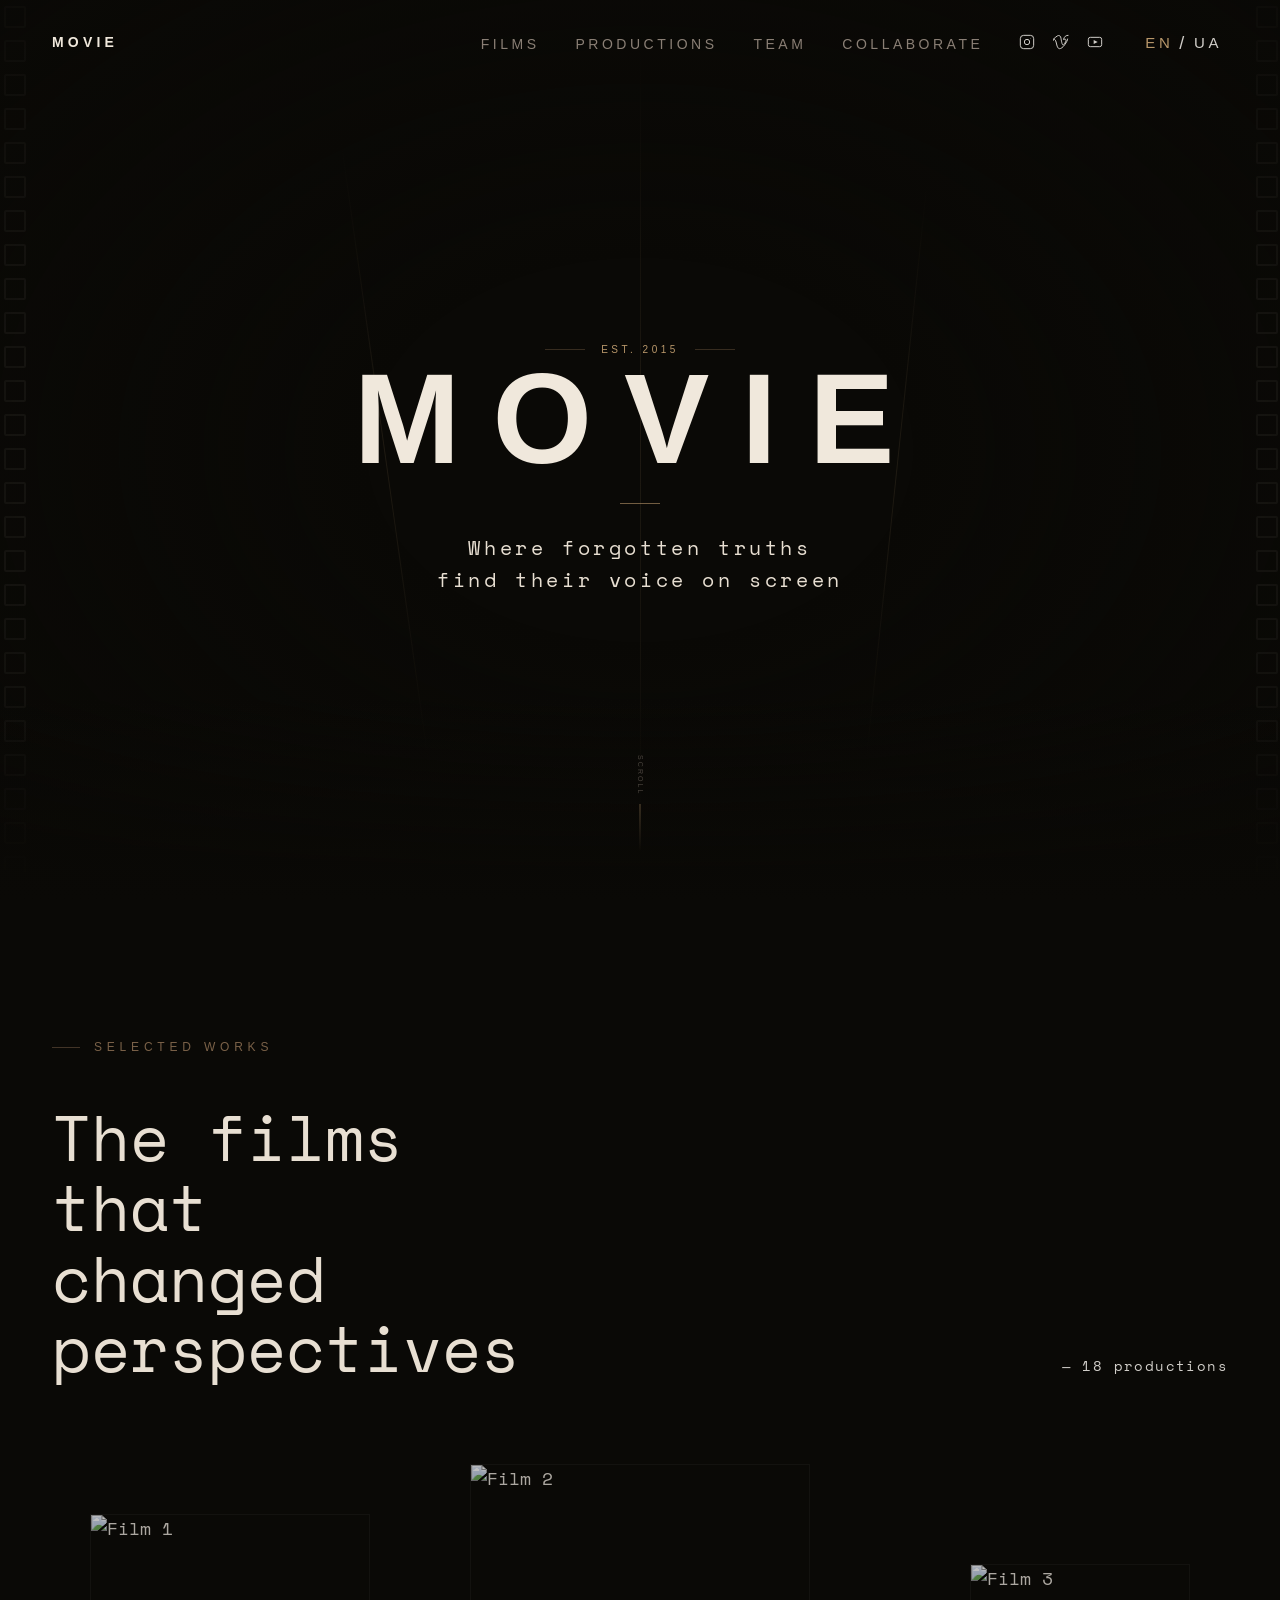
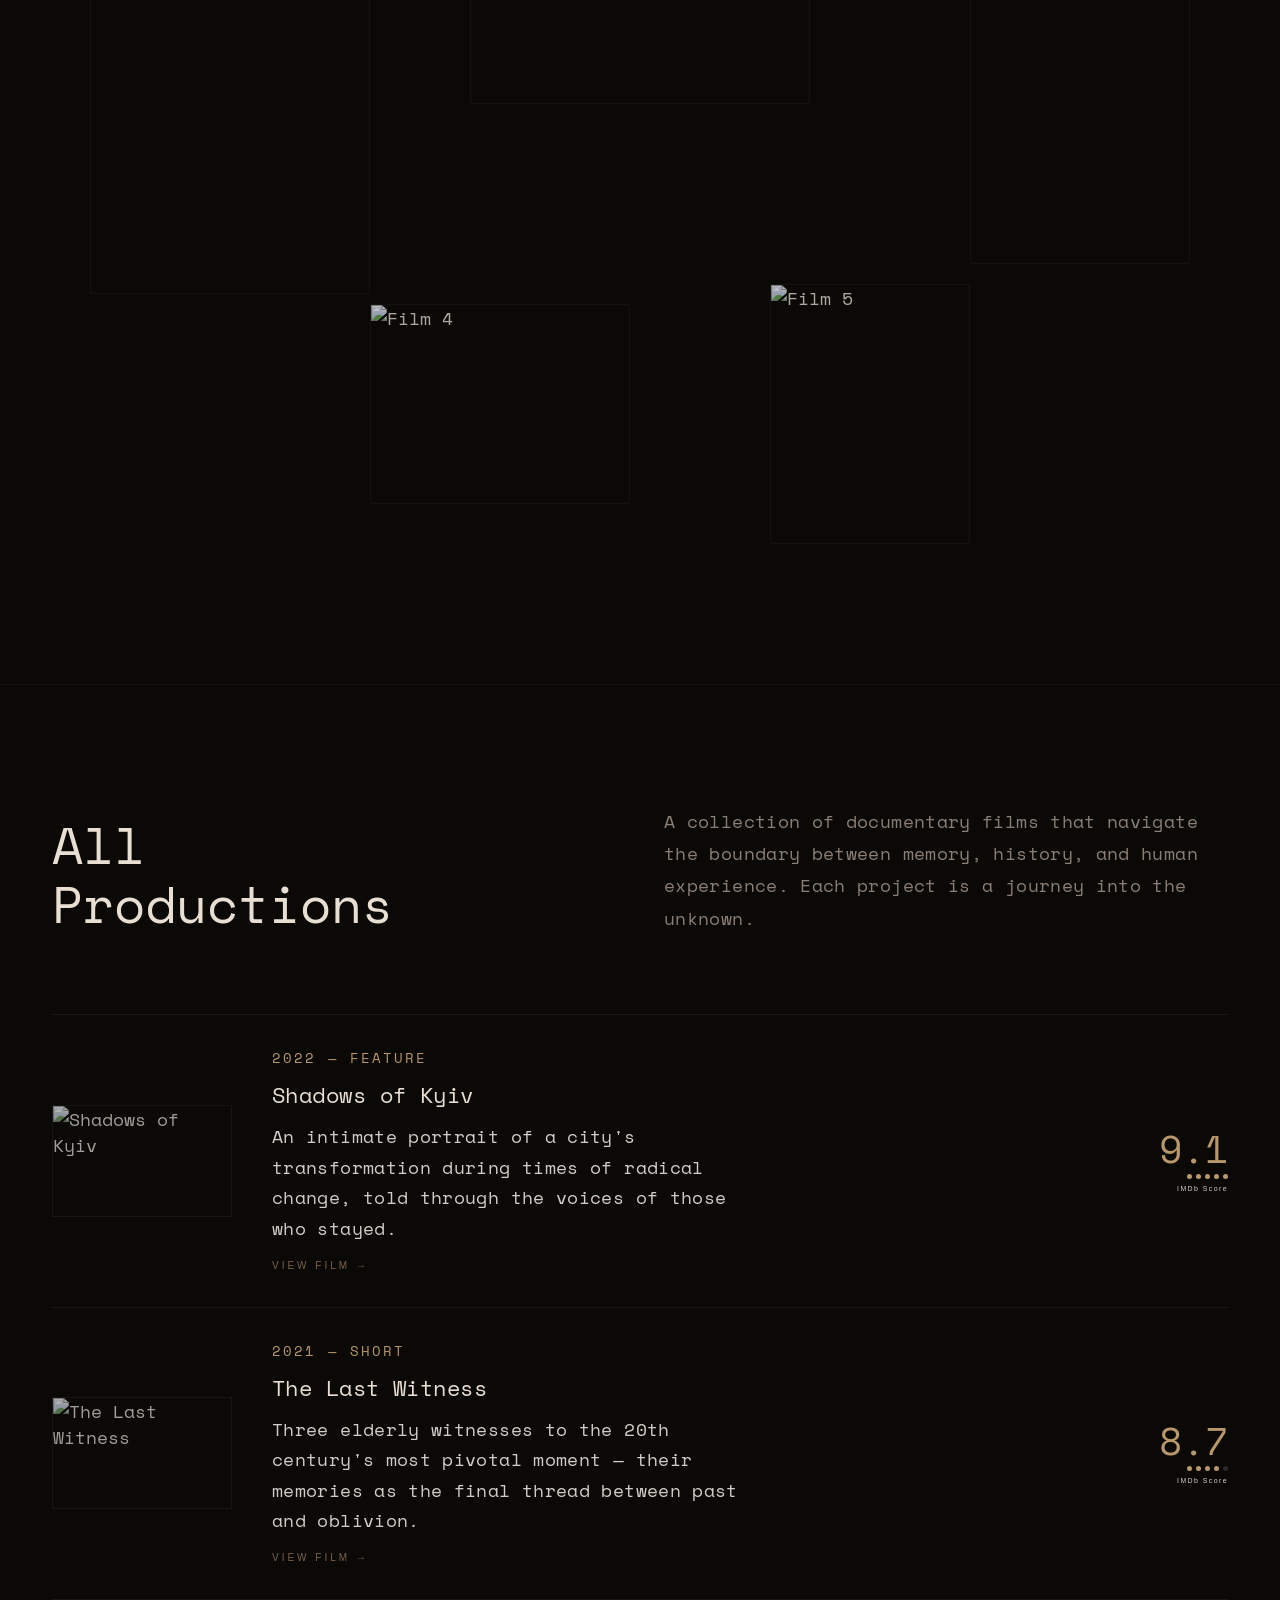
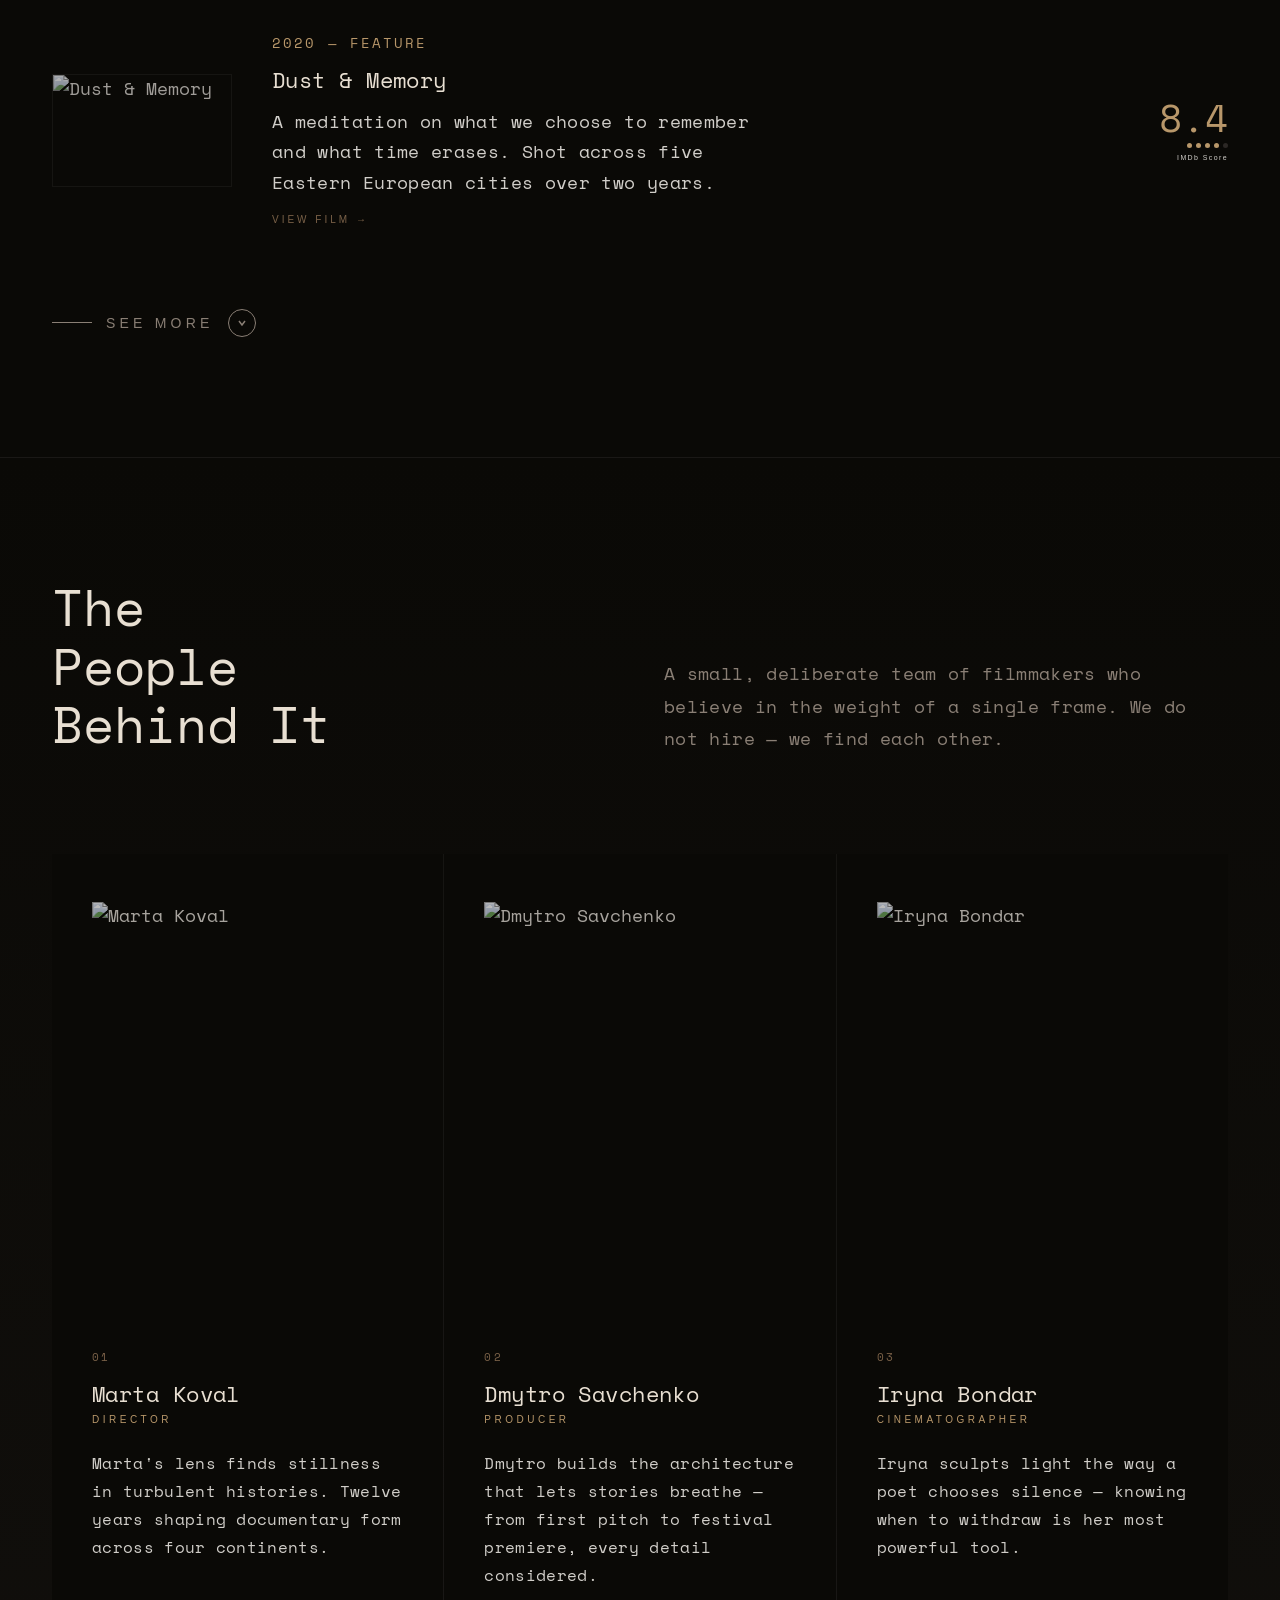
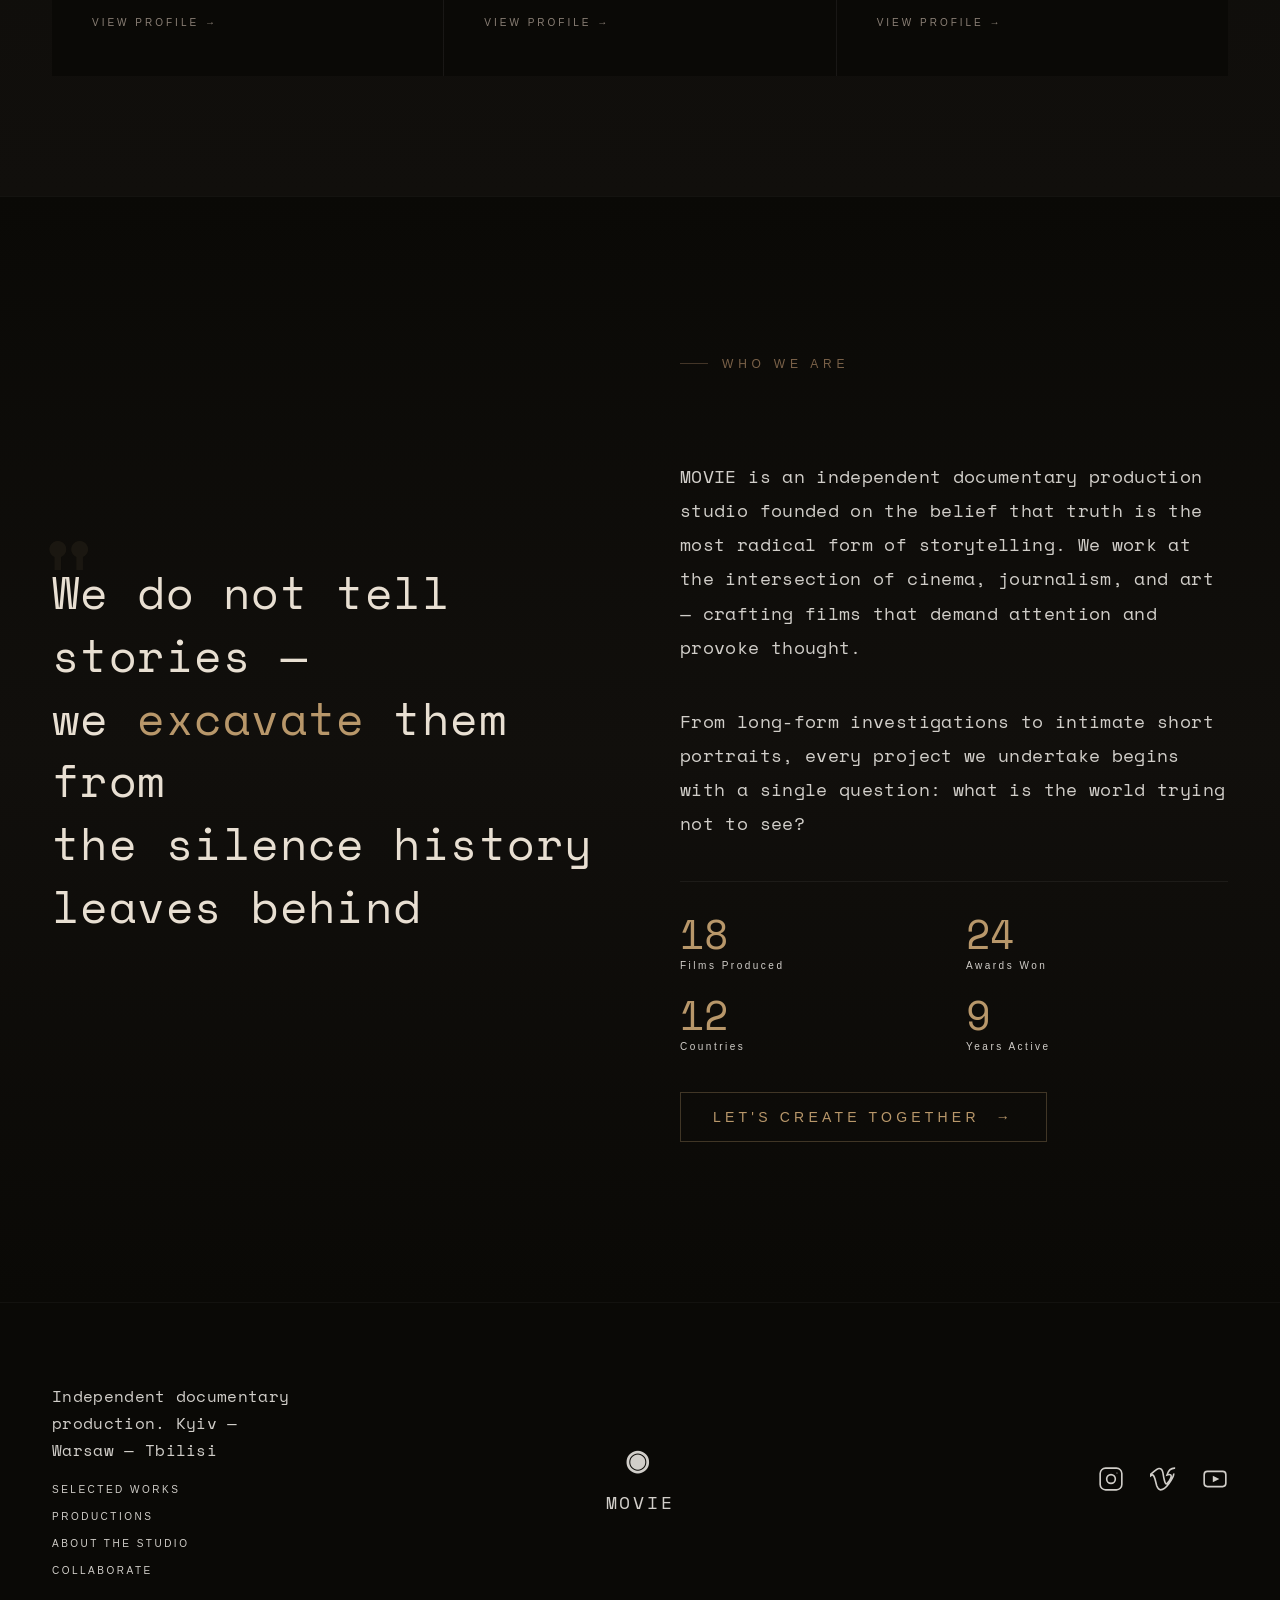
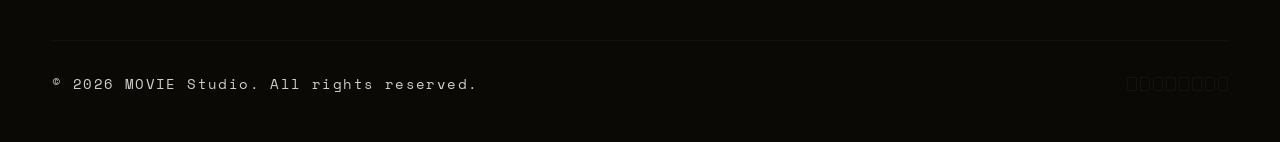
==== commit 938f562a: "test commit before review" ====
--- a/index.html
+++ b/index.html
@@ -10,1458 +10,7 @@
       href="https://fonts.googleapis.com/css2?family=Cormorant+Garamond:wght@300;400;600&family=Syncopate:wght@400;700&family=Space+Mono:wght@400;700&display=swap"
       rel="stylesheet"
     />
-    <style>
-      /* ─── RESET & BASE ─── */
-      *,
-      *::before,
-      *::after {
-        box-sizing: border-box;
-        margin: 0;
-        padding: 0;
-      }
-      :root {
-        --black: #0a0906;
-        --deep: #110f0c;
-        --coal: #1a1714;
-        --ash: #2c2825;
-        --dust: #4a4540;
-        --smoke: #8a7f75;
-        --bone: #d1cec9;
-        --cream: #e8dfd2;
-        --gold: #b8976a;
-        --gold-dim: #7a6148;
-        --white: #f0e8dc;
-        --font-display: "Syncopate", sans-serif;
-        --font-body: "Cormorant Garamond", serif; /* delete */
-        --font-mono: "Space Mono", monospace;
-      }
-      html {
-        scroll-behavior: smooth;
-      }
-      body {
-        background: var(--black);
-        color: var(--cream);
-        font-family: var(--font-mono);
-        overflow-x: hidden;
-        font-size: 18px;
-      }
-
-      /* ─── FILM GRAIN CANVAS ─── */
-      #grain {
-        position: fixed;
-        top: 0;
-        left: 0;
-        width: 100%;
-        height: 100%;
-        pointer-events: none;
-        z-index: 1;
-        opacity: 0.045;
-      }
-
-      /* ─── FILM STRIP AMBIENT ─── */
-      .filmstrip {
-        position: fixed;
-        top: 0;
-        width: 28px;
-        height: 100%;
-        pointer-events: none;
-        z-index: 2;
-        display: flex;
-        flex-direction: column;
-        gap: 0;
-        overflow: hidden;
-      }
-      .filmstrip.left {
-        left: 0;
-      }
-      .filmstrip.right {
-        right: 0;
-      }
-      .filmstrip-track {
-        display: flex;
-        flex-direction: column;
-        animation: stripScroll 12s linear infinite;
-        opacity: 0.09;
-      }
-      .filmstrip.right .filmstrip-track {
-        animation-direction: reverse;
-      }
-      .strip-hole {
-        width: 22px;
-        height: 22px;
-        border: 2px solid var(--white);
-        margin: 6px 4px;
-        border-radius: 2px;
-        flex-shrink: 0;
-      }
-      @keyframes stripScroll {
-        from {
-          transform: translateY(0);
-        }
-        to {
-          transform: translateY(-50%);
-        }
-      }
-
-      /* ─── HEADER ─── */
-      header {
-        position: fixed;
-        top: 0;
-        left: 0;
-        right: 0;
-        z-index: 100;
-        padding: 28px 52px;
-        display: flex;
-        align-items: center;
-        justify-content: space-between;
-        transition:
-          background 0.5s ease,
-          padding 0.4s ease;
-      }
-      header.scrolled {
-        background: rgba(10, 9, 6, 0.92);
-        backdrop-filter: blur(12px);
-        padding: 18px 52px;
-        border-bottom: 1px solid rgba(184, 151, 106, 0.08);
-      }
-
-      /* Logo in header — hidden initially */
-      .header-logo {
-        font-family: var(--font-display);
-        font-size: 14px;
-        font-weight: 700;
-        letter-spacing: 0.3em;
-        color: var(--white);
-        opacity: 0;
-        transform: translateY(-6px);
-        transition:
-          opacity 0.6s ease,
-          transform 0.6s ease;
-        text-decoration: none;
-        pointer-events: none;
-      }
-      .header-logo.visible {
-        opacity: 1;
-        transform: translateY(0);
-        pointer-events: auto;
-      }
-
-      /* Nav right side */
-      .header-right {
-        display: flex;
-        align-items: center;
-        gap: 36px;
-      }
-      nav ul {
-        list-style: none;
-        display: flex;
-        gap: 36px;
-        align-items: center;
-      }
-      nav ul li a {
-        font-family: var(--font-display);
-        font-size: 14px;
-        letter-spacing: 0.25em;
-        color: var(--smoke);
-        text-decoration: none;
-        transition: color 0.3s ease;
-        text-transform: uppercase;
-      }
-      nav ul li a:hover {
-        color: var(--gold);
-      }
-
-      .social-icons {
-        display: flex;
-        gap: 18px;
-        align-items: center;
-      }
-      .social-icons a {
-        color: var(--bone);
-        transition: color 0.3s ease;
-        display: flex;
-        align-items: center;
-      }
-      .social-icons a:hover {
-        color: var(--gold);
-      }
-      .social-icons svg {
-        width: 16px;
-        height: 16px;
-      }
-
-      .lang-switch {
-        display: flex;
-        gap: 0;
-        margin: 2px 0 0;
-        font-family: var(--font-display);
-        letter-spacing: 0.2em;
-      }
-      .lang-switch button {
-        background: none;
-        border: none;
-        color: var(--bone);
-        cursor: pointer;
-        padding: 4px 6px;
-        font-family: inherit;
-        font-size: 15px;
-        line-height: 1.2;
-        letter-spacing: inherit;
-        transition: color 0.3s ease;
-      }
-      .lang-switch button.active {
-        color: var(--gold);
-      }
-      .lang-switch span {
-        color: var(--bone);
-        align-self: center;
-      }
-
-      /* Burger */
-      .burger {
-        display: none;
-        flex-direction: column;
-        gap: 5px;
-        cursor: pointer;
-        padding: 4px;
-        z-index: 200;
-      }
-      .burger span {
-        width: 24px;
-        height: 1px;
-        background: var(--bone);
-        transition: all 0.4s cubic-bezier(0.23, 1, 0.32, 1);
-        transform-origin: center;
-      }
-      .burger.open span:nth-child(1) {
-        transform: rotate(45deg) translate(4px, 4px);
-      }
-      .burger.open span:nth-child(2) {
-        opacity: 0;
-        transform: scaleX(0);
-      }
-      .burger.open span:nth-child(3) {
-        transform: rotate(-45deg) translate(4px, -4px);
-      }
-
-      /* Mobile menu */
-      .mobile-menu {
-        position: fixed;
-        inset: 0;
-        background: rgba(10, 9, 6, 0.98);
-        z-index: 150;
-        display: flex;
-        flex-direction: column;
-        align-items: center;
-        justify-content: center;
-        opacity: 0;
-        pointer-events: none;
-        transition: opacity 0.5s ease;
-      }
-      .mobile-menu.open {
-        opacity: 1;
-        pointer-events: auto;
-      }
-      .mobile-menu ul {
-        list-style: none;
-        display: flex;
-        flex-direction: column;
-        gap: 32px;
-        text-align: center;
-      }
-      .mobile-menu ul li a {
-        font-family: var(--font-display);
-        font-size: 16px;
-        letter-spacing: 0.3em;
-        color: var(--bone);
-        text-decoration: none;
-        transition: color 0.3s;
-      }
-      .mobile-menu ul li a:hover {
-        color: var(--gold);
-      }
-      .mobile-menu-footer {
-        position: absolute;
-        bottom: 48px;
-        display: flex;
-        gap: 24px;
-        align-items: center;
-      }
-
-      /* ─── HERO ─── */
-      #hero {
-        min-height: 100vh;
-        display: flex;
-        flex-direction: column;
-        align-items: center;
-        justify-content: center;
-        position: relative;
-        overflow: hidden;
-        z-index: 10;
-      }
-
-      /* Cinematic vignette */
-      #hero::before {
-        content: "";
-        position: absolute;
-        inset: 0;
-        background: radial-gradient(
-          ellipse at center,
-          transparent 30%,
-          rgba(10, 9, 6, 0.85) 100%
-        );
-        z-index: 1;
-        pointer-events: none;
-      }
-      #hero::after {
-        content: "";
-        position: absolute;
-        bottom: 0;
-        left: 0;
-        right: 0;
-        height: 200px;
-        background: linear-gradient(to bottom, transparent, var(--black));
-        z-index: 2;
-      }
-
-      /* Ambient light beams */
-      .hero-beam {
-        position: absolute;
-        width: 1px;
-        background: linear-gradient(
-          to bottom,
-          transparent,
-          rgba(184, 151, 106, 0.12),
-          transparent
-        );
-        pointer-events: none;
-      }
-      .hero-beam:nth-child(1) {
-        left: 30%;
-        height: 70%;
-        top: 15%;
-        transform: rotate(-8deg);
-      }
-      .hero-beam:nth-child(2) {
-        left: 50%;
-        height: 90%;
-        top: 5%;
-      }
-      .hero-beam:nth-child(3) {
-        left: 70%;
-        height: 65%;
-        top: 20%;
-        transform: rotate(6deg);
-      }
-
-      .hero-content {
-        position: relative;
-        z-index: 5;
-        text-align: center;
-        padding: 0 24px;
-        transition:
-          opacity 0.1s linear,
-          transform 0.1s linear;
-      }
-
-      .hero-logo-main {
-        font-family: var(--font-display);
-        font-size: clamp(52px, 10vw, 130px);
-        font-weight: 700;
-        letter-spacing: 0.25em;
-        color: var(--white);
-        line-height: 1;
-        margin-bottom: 12px;
-        position: relative;
-      }
-      .hero-logo-main::after {
-        content: "";
-        display: block;
-        width: 40px;
-        height: 1px;
-        background: var(--gold);
-        margin: 20px auto 0;
-        opacity: 0.6;
-      }
-
-      .hero-tagline {
-        font-family: var(--font-mono);
-        font-size: clamp(14px, 2vw, 20px);
-        font-weight: 300;
-        letter-spacing: 0.18em;
-        color: var(--cream);
-        margin-top: 28px;
-        line-height: 1.6;
-        max-width: 480px;
-        margin-left: auto;
-        margin-right: auto;
-      }
-
-      .hero-sub {
-        font-family: var(--font-display);
-        font-size: 10px;
-        letter-spacing: 0.35em;
-        color: var(--gold);
-        margin-top: 40px;
-        text-transform: uppercase;
-        display: flex;
-        align-items: center;
-        justify-content: center;
-        gap: 16px;
-      }
-      .hero-sub::before,
-      .hero-sub::after {
-        content: "";
-        width: 40px;
-        height: 1px;
-        background: var(--gold-dim);
-        opacity: 0.4;
-      }
-
-      .scroll-indicator {
-        position: absolute;
-        bottom: 48px;
-        left: 50%;
-        transform: translateX(-50%);
-        z-index: 5;
-        display: flex;
-        flex-direction: column;
-        align-items: center;
-        gap: 8px;
-        opacity: 0.5;
-      }
-      .scroll-line {
-        width: 1px;
-        height: 48px;
-        background: linear-gradient(to bottom, var(--gold), transparent);
-        animation: scrollPulse 2s ease-in-out infinite;
-      }
-      .scroll-label {
-        font-family: var(--font-display);
-        font-size: 7px;
-        letter-spacing: 0.3em;
-        color: var(--smoke);
-        writing-mode: vertical-rl;
-        text-transform: uppercase;
-      }
-      @keyframes scrollPulse {
-        0%,
-        100% {
-          opacity: 0.3;
-          transform: scaleY(1);
-        }
-        50% {
-          opacity: 0.8;
-          transform: scaleY(1.1);
-        }
-      }
-
-      /* ─── SECTION COMMON ─── */
-      section {
-        position: relative;
-        z-index: 10;
-      }
-      .section-label {
-        font-family: var(--font-display);
-        font-size: 10px;
-        letter-spacing: 0.4em;
-        color: var(--gold-dim);
-        text-transform: uppercase;
-        display: flex;
-        align-items: center;
-        gap: 16px;
-        margin-bottom: 64px;
-      }
-      .section-label::before {
-        content: "";
-        width: 32px;
-        height: 1px;
-        background: var(--gold-dim);
-        opacity: 0.5;
-      }
-
-      /* ─── POPULAR FILMS ─── */
-      /* ─── FILM ACCORDION EXPAND ─── */
-      .film-expand {
-        position: absolute;
-        bottom: 0;
-        left: 0;
-        right: 0;
-        max-height: 0;
-        overflow: hidden;
-        transition:
-          max-height 0.5s cubic-bezier(0.23, 1, 0.32, 1),
-          opacity 0.4s ease;
-        opacity: 0;
-        z-index: 4;
-        background: linear-gradient(
-          to top,
-          rgba(10, 9, 6, 0.98) 0%,
-          rgba(10, 9, 6, 0.7) 100%
-        );
-      }
-      .film-card.film-open .film-expand {
-        max-height: 200px;
-        opacity: 1;
-      }
-      .film-expand-inner {
-        padding: 20px 16px 16px;
-        display: flex;
-        flex-direction: column;
-        gap: 8px;
-      }
-      .film-expand-genre {
-        font-family: var(--font-display);
-        font-size: 9px;
-        letter-spacing: 0.3em;
-        color: var(--gold);
-        text-transform: uppercase;
-      }
-      .film-expand-desc {
-        font-family: var(--font-mono);
-        font-size: 13px;
-        color: var(--bone);
-        line-height: 1.6;
-        font-weight: 300;
-        letter-spacing: 0.01em;
-      }
-      /* Active card ring */
-      .film-card.film-open {
-        outline: 1px solid rgba(184, 151, 106, 0.35);
-        box-shadow:
-          0 0 0 1px rgba(184, 151, 106, 0.12),
-          0 24px 80px rgba(0, 0, 0, 0.7);
-      }
-      /* Keep label visible when open */
-      .film-card.film-open .film-card-label {
-        opacity: 0; /* expand panel replaces it */
-      }
-      #films {
-        padding: 140px 52px;
-        overflow: hidden;
-      }
-      .films-header {
-        display: flex;
-        align-items: flex-end;
-        justify-content: space-between;
-        margin-bottom: 80px;
-      }
-      .films-title {
-        font-family: var(--font-mono);
-        font-size: clamp(36px, 5vw, 64px);
-        font-weight: 300;
-        color: var(--cream);
-        line-height: 1.1;
-        max-width: 400px;
-      }
-      .films-count {
-        font-family: var(--font-mono);
-        font-size: 14px;
-        color: var(--bone);
-        letter-spacing: 0.1em;
-        padding-bottom: 8px;
-      }
-
-      /* Orbital / gathered grid */
-      .films-orbit {
-        position: relative;
-        height: 680px;
-        max-width: 1100px;
-        margin: 0 auto;
-      }
-      .film-card {
-        position: absolute;
-        overflow: hidden;
-        border: 1px solid rgba(255, 255, 255, 0.04);
-        transition:
-          transform 0.6s cubic-bezier(0.23, 1, 0.32, 1),
-          box-shadow 0.6s ease;
-      }
-      .film-card:hover {
-        transform: scale(1.04) !important;
-        box-shadow: 0 24px 80px rgba(0, 0, 0, 0.7);
-        z-index: 10;
-      }
-      .film-card:nth-child(2):hover {
-        transform: translateX(-50%) scale(1.04) !important;
-      }
-      .film-card img {
-        width: 100%;
-        height: 100%;
-        object-fit: cover;
-        filter: grayscale(30%) brightness(0.75);
-        transition:
-          filter 0.5s ease,
-          transform 0.7s ease;
-      }
-      .film-card:hover img {
-        filter: grayscale(0%) brightness(0.9);
-        transform: scale(1.06);
-      }
-
-      .film-card-label {
-        position: absolute;
-        bottom: 0;
-        left: 0;
-        right: 0;
-        padding: 20px 16px 16px;
-        background: linear-gradient(
-          to top,
-          rgba(10, 9, 6, 0.95) 0%,
-          transparent 100%
-        );
-        font-family: var(--font-display);
-        font-size: 12px;
-        letter-spacing: 0.2em;
-        color: var(--bone);
-        opacity: 0;
-        transition: opacity 0.4s ease;
-      }
-      .film-card:hover .film-card-label {
-        opacity: 1;
-      }
-
-      /* Positions */
-      .film-card:nth-child(1) {
-        width: 280px;
-        height: 380px;
-        left: 0;
-        top: 50px;
-      }
-      .film-card:nth-child(2) {
-        width: 340px;
-        height: 240px;
-        left: 50%;
-        top: 0;
-        transform: translateX(-50%);
-      }
-      .film-card:nth-child(3) {
-        width: 220px;
-        height: 300px;
-        right: 0;
-        top: 100px;
-      }
-      .film-card:nth-child(4) {
-        width: 260px;
-        height: 200px;
-        left: 280px;
-        bottom: 40px;
-      }
-      .film-card:nth-child(5) {
-        width: 200px;
-        height: 260px;
-        right: 220px;
-        bottom: 0;
-      }
-
-      /* Gather animation state */
-      .film-card {
-        opacity: 0;
-      }
-      .film-card.gathered {
-        opacity: 1;
-      }
-      .film-card:nth-child(1).gathering {
-        animation: gatherFromLeft 0.9s cubic-bezier(0.23, 1, 0.32, 1) forwards;
-      }
-      .film-card:nth-child(2).gathering {
-        animation: gatherFromTop 0.9s 0.1s cubic-bezier(0.23, 1, 0.32, 1)
-          forwards;
-      }
-      .film-card:nth-child(3).gathering {
-        animation: gatherFromRight 0.9s 0.2s cubic-bezier(0.23, 1, 0.32, 1)
-          forwards;
-      }
-      .film-card:nth-child(4).gathering {
-        animation: gatherFromBottom 0.9s 0.15s cubic-bezier(0.23, 1, 0.32, 1)
-          forwards;
-      }
-      .film-card:nth-child(5).gathering {
-        animation: gatherFromBottomRight 0.9s 0.25s
-          cubic-bezier(0.23, 1, 0.32, 1) forwards;
-      }
-
-      @keyframes gatherFromLeft {
-        from {
-          opacity: 0;
-          transform: translateX(-180px) scale(0.85);
-        }
-        to {
-          opacity: 1;
-          transform: translateX(0) scale(1);
-        }
-      }
-      @keyframes gatherFromTop {
-        from {
-          opacity: 0;
-          transform: translateX(-50%) translateY(-160px) scale(0.85);
-        }
-        to {
-          opacity: 1;
-          transform: translateX(-50%) translateY(0) scale(1);
-        }
-      }
-      @keyframes gatherFromRight {
-        from {
-          opacity: 0;
-          transform: translateX(180px) scale(0.85);
-        }
-        to {
-          opacity: 1;
-          transform: translateX(0) scale(1);
-        }
-      }
-      @keyframes gatherFromBottom {
-        from {
-          opacity: 0;
-          transform: translateY(160px) scale(0.85);
-        }
-        to {
-          opacity: 1;
-          transform: translateY(0) scale(1);
-        }
-      }
-      @keyframes gatherFromBottomRight {
-        from {
-          opacity: 0;
-          transform: translateX(120px) translateY(120px) scale(0.85);
-        }
-        to {
-          opacity: 1;
-          transform: translateX(0) translateY(0) scale(1);
-        }
-      }
-
-      /* ─── PRODUCTION LIST ─── */
-      #productions {
-        padding: 120px 52px;
-        border-top: 1px solid rgba(255, 255, 255, 0.04);
-      }
-      .productions-header {
-        display: grid;
-        grid-template-columns: 1fr 1fr;
-        gap: 48px;
-        margin-bottom: 80px;
-        align-items: end;
-      }
-      .productions-title {
-        font-family: var(--font-mono);
-        font-size: clamp(32px, 4vw, 56px);
-        font-weight: 300;
-        color: var(--cream);
-        line-height: 1.15;
-      }
-      .productions-desc {
-        font-size: 18px;
-        color: var(--smoke);
-        line-height: 1.8;
-        font-weight: 300;
-        letter-spacing: 0.02em;
-      }
-
-      .production-item {
-        display: grid;
-        grid-template-columns: 180px 1fr auto;
-        gap: 40px;
-        align-items: center;
-        padding: 32px 0;
-        border-top: 1px solid rgba(255, 255, 255, 0.06);
-        transition: border-color 0.3s ease;
-        position: relative;
-        overflow: hidden;
-      }
-      .production-item::after {
-        content: "";
-        position: absolute;
-        bottom: 0;
-        left: 0;
-        width: 0;
-        height: 1px;
-        background: var(--gold);
-        transition: width 0.5s cubic-bezier(0.23, 1, 0.32, 1);
-      }
-      .production-item:hover::after {
-        width: 100%;
-      }
-      .production-item:hover .prod-image img {
-        filter: grayscale(0%) brightness(0.85);
-      }
-
-      .prod-image {
-        aspect-ratio: 16/10;
-        overflow: hidden;
-        border: 1px solid rgba(255, 255, 255, 0.05);
-      }
-      .prod-image img {
-        width: 100%;
-        height: 100%;
-        object-fit: cover;
-        filter: grayscale(50%) brightness(0.7);
-        transition:
-          filter 0.5s ease,
-          transform 0.6s ease;
-      }
-      .production-item:hover .prod-image img {
-        transform: scale(1.06);
-      }
-
-      .prod-info {
-        flex: 1;
-      }
-      .prod-year {
-        font-family: var(--font-mono);
-        font-size: 14px;
-        letter-spacing: 0.15em;
-        color: var(--gold);
-        margin-bottom: 10px;
-      }
-      .prod-title {
-        font-family: var(--font-mono);
-        font-size: 22px;
-        font-weight: 400;
-        color: var(--cream);
-        margin-bottom: 10px;
-        letter-spacing: 0.02em;
-      }
-      .prod-desc {
-        font-size: 18px;
-
-        color: var(--bone);
-        line-height: 1.7;
-        font-weight: 300;
-        max-width: 480px;
-        letter-spacing: 0.02em;
-      }
-
-      .prod-rating {
-        display: flex;
-        flex-direction: column;
-        align-items: flex-end;
-        gap: 6px;
-      }
-      .rating-score {
-        font-family: var(--font-mono);
-        font-size: 38px;
-        font-weight: 300;
-        color: var(--gold);
-        line-height: 1;
-      }
-      .rating-dots {
-        display: flex;
-        gap: 4px;
-      }
-      .rating-dot {
-        width: 5px;
-        height: 5px;
-        border-radius: 50%;
-        background: var(--ash);
-        transition: background 0.2s ease;
-      }
-      .rating-dot.active {
-        background: var(--gold);
-      }
-      .rating-label {
-        font-family: var(--font-display);
-        font-size: 7px;
-        letter-spacing: 0.2em;
-        color: var(--bone);
-      }
-
-      /* Hidden items */
-      .production-item.hidden-item {
-        display: none;
-        opacity: 0;
-        transform: translateY(20px);
-      }
-      .production-item.hidden-item.revealed {
-        display: grid;
-        animation: fadeInUp 0.6s cubic-bezier(0.23, 1, 0.32, 1) forwards;
-      }
-      @keyframes fadeInUp {
-        from {
-          opacity: 0;
-          transform: translateY(20px);
-        }
-        to {
-          opacity: 1;
-          transform: translateY(0);
-        }
-      }
-
-      .see-more-btn {
-        display: flex;
-        align-items: center;
-        gap: 14px;
-        margin-top: 48px;
-        background: none;
-        border: none;
-        color: var(--smoke);
-        font-family: var(--font-display);
-        font-size: 14px;
-        letter-spacing: 0.3em;
-        text-transform: uppercase;
-        padding: 0;
-        transition: color 0.3s ease;
-      }
-      .see-more-btn:hover {
-        color: var(--gold);
-      }
-      .see-more-btn::before {
-        content: "";
-        width: 40px;
-        height: 1px;
-        background: currentColor;
-        transition: width 0.4s ease;
-      }
-      .see-more-btn:hover::before {
-        width: 64px;
-      }
-      .btn-icon {
-        width: 28px;
-        height: 28px;
-        border: 1px solid currentColor;
-        border-radius: 50%;
-        display: flex;
-        align-items: center;
-        justify-content: center;
-        transition: transform 0.4s ease;
-      }
-      .see-more-btn.open .btn-icon {
-        transform: rotate(180deg);
-      }
-      .btn-icon svg {
-        width: 10px;
-        height: 10px;
-      }
-
-      /* ─── ABOUT ─── */
-      #about {
-        padding: 160px 52px;
-        background: linear-gradient(
-          to bottom,
-          var(--black),
-          var(--deep) 50%,
-          var(--black)
-        );
-        border-top: 1px solid rgba(255, 255, 255, 0.04);
-        overflow: hidden;
-      }
-      .about-inner {
-        display: grid;
-        grid-template-columns: 1fr 1fr;
-        gap: 80px;
-        max-width: 1200px;
-        margin: 0 auto;
-        align-items: center;
-      }
-      .about-quote {
-        font-family: var(--font-mono);
-        font-size: clamp(26px, 3.5vw, 48px);
-        font-weight: 300;
-        color: var(--cream);
-        line-height: 1.4;
-        letter-spacing: 0.01em;
-        position: relative;
-      }
-      .about-quote .highlight {
-        color: var(--gold);
-        font-style: normal;
-      }
-      .about-quote::before {
-        content: '"';
-        font-size: 120px;
-        color: rgba(184, 151, 106, 0.08);
-        font-family: var(--font-mono);
-        position: absolute;
-        top: -40px;
-        left: -20px;
-        line-height: 1;
-      }
-
-      .about-right {
-        display: flex;
-        flex-direction: column;
-        gap: 40px;
-      }
-      .about-text {
-        color: var(--bone);
-        line-height: 1.9;
-        font-weight: 300;
-        letter-spacing: 0.02em;
-      }
-
-      .about-stats {
-        display: grid;
-        grid-template-columns: 1fr 1fr;
-        gap: 24px;
-        border-top: 1px solid rgba(255, 255, 255, 0.06);
-        padding-top: 32px;
-      }
-      .stat-item {
-      }
-      .stat-number {
-        font-family: var(--font-mono);
-        font-size: 40px;
-        font-weight: 300;
-        color: var(--gold);
-        line-height: 1;
-        margin-bottom: 6px;
-      }
-      .stat-label {
-        font-family: var(--font-display);
-        font-size: 10px;
-        letter-spacing: 0.25em;
-        color: var(--bone);
-      }
-
-      .cta-collaborate {
-        display: inline-flex;
-        align-items: center;
-        gap: 16px;
-        padding: 16px 32px;
-        border: 1px solid rgba(184, 151, 106, 0.3);
-        color: var(--gold);
-        font-family: var(--font-display);
-        font-size: 14px;
-        letter-spacing: 0.3em;
-        text-transform: uppercase;
-        text-decoration: none;
-        transition: all 0.4s ease;
-        position: relative;
-        overflow: hidden;
-        align-self: flex-start;
-      }
-      .cta-collaborate::before {
-        content: "";
-        position: absolute;
-        inset: 0;
-        background: rgba(184, 151, 106, 0.08);
-        transform: translateX(-101%);
-        transition: transform 0.4s cubic-bezier(0.23, 1, 0.32, 1);
-      }
-      .cta-collaborate:hover::before {
-        transform: translateX(0);
-      }
-      .cta-collaborate:hover {
-        border-color: var(--gold);
-      }
-      .cta-arrow {
-        font-size: 14px;
-        transition: transform 0.3s ease;
-      }
-      .cta-collaborate:hover .cta-arrow {
-        transform: translateX(4px);
-      }
-
-      /* ─── FOOTER ─── */
-      footer {
-        padding: 80px 52px 48px;
-        border-top: 1px solid rgba(255, 255, 255, 0.04);
-        position: relative;
-        overflow: hidden;
-        z-index: 10;
-      }
-      .footer-inner {
-        display: grid;
-        grid-template-columns: 1fr auto 1fr;
-        gap: 48px;
-        align-items: center;
-        margin-bottom: 64px;
-      }
-      .footer-left {
-        display: flex;
-        flex-direction: column;
-        gap: 20px;
-      }
-      .footer-tagline {
-        font-family: var(--font-mono);
-        font-size: 16px;
-        color: var(--bone);
-        line-height: 1.7;
-        font-weight: 300;
-        max-width: 240px;
-        letter-spacing: 0.02em;
-      }
-      .footer-nav {
-        display: flex;
-        flex-direction: column;
-        gap: 16px;
-      }
-      .footer-nav a {
-        font-family: var(--font-display);
-        font-size: 10px;
-        letter-spacing: 0.25em;
-        color: var(--bone);
-        text-decoration: none;
-        text-transform: uppercase;
-        transition: color 0.3s ease;
-      }
-      .footer-nav a:hover {
-        color: var(--gold);
-      }
-
-      .footer-center {
-        text-align: center;
-        display: flex;
-        flex-direction: column;
-        align-items: center;
-        gap: 12px;
-      }
-      .footer-logo-symbol {
-        font-family: var(--font-display);
-        font-size: 28px;
-        font-weight: 700;
-        color: var(--bone);
-        letter-spacing: 0.2em;
-        transition: color 0.4s ease;
-      }
-      .footer-logo-symbol:hover {
-        color: var(--gold);
-      }
-      .footer-year {
-        font-family: var(--font-mono);
-        font-size: 18px;
-        letter-spacing: 0.15em;
-        color: var(--bone);
-      }
-
-      .footer-right {
-        display: flex;
-        flex-direction: column;
-        align-items: flex-end;
-        gap: 20px;
-      }
-      .footer-social {
-        display: flex;
-        gap: 26px;
-      }
-      .footer-social a {
-        color: var(--bone);
-        transition: color 0.3s ease;
-        display: flex;
-      }
-      .footer-social a:hover {
-        color: var(--gold);
-      }
-      .footer-social svg {
-        width: 26px;
-        height: 26px;
-      }
-
-      .footer-bottom {
-        display: flex;
-        align-items: center;
-        justify-content: space-between;
-        padding-top: 32px;
-        border-top: 1px solid rgba(255, 255, 255, 0.03);
-      }
-      .footer-copy {
-        font-family: var(--font-mono);
-        font-size: 14px;
-        letter-spacing: 0.1em;
-        color: var(--bone);
-      }
-      .footer-strip {
-        display: flex;
-        gap: 3px;
-        align-items: center;
-      }
-      .footer-strip-frame {
-        width: 10px;
-        height: 14px;
-        border: 1px solid var(--ash);
-        border-radius: 1px;
-        opacity: 0.3;
-      }
-
-      .prod-film-link {
-        display: inline-flex;
-        align-items: center;
-        gap: 8px;
-        margin-top: 16px;
-        font-family: var(--font-display);
-        font-size: 10px;
-        letter-spacing: 0.3em;
-        color: var(--gold-dim);
-        text-decoration: none;
-        text-transform: uppercase;
-        transition:
-          color 0.3s ease,
-          gap 0.3s ease;
-      }
-      .prod-film-link:hover {
-        color: var(--gold);
-        gap: 12px;
-      }
-
-      /* ─── SCROLL ANIMATIONS ─── */
-      .reveal {
-        opacity: 0;
-        transform: translateY(40px);
-        transition:
-          opacity 0.8s cubic-bezier(0.23, 1, 0.32, 1),
-          transform 0.8s cubic-bezier(0.23, 1, 0.32, 1);
-      }
-      .reveal.visible {
-        opacity: 1;
-        transform: translateY(0);
-      }
-      .reveal-delay-1 {
-        transition-delay: 0.1s;
-      }
-      .reveal-delay-2 {
-        transition-delay: 0.2s;
-      }
-      .reveal-delay-3 {
-        transition-delay: 0.3s;
-      }
-
-      /* ─── RESPONSIVE ─── */
-      @media (max-width: 960px) {
-        header {
-          padding: 24px 32px;
-        }
-        header.scrolled {
-          padding: 16px 32px;
-        }
-        nav,
-        .social-icons,
-        .lang-switch {
-          display: none;
-        }
-        .mobile-menu .social-icons,
-        .mobile-menu .lang-switch {
-          display: flex;
-        }
-        .burger {
-          display: flex;
-        }
-
-        #films {
-          padding: 100px 32px;
-        }
-        .films-orbit {
-          height: auto;
-        }
-        .film-card {
-          position: relative !important;
-          left: auto !important;
-          right: auto !important;
-          top: auto !important;
-          bottom: auto !important;
-          transform: none !important;
-          width: 100% !important;
-          height: 220px !important;
-          margin-bottom: 12px;
-        }
-
-        .film-card:nth-child(2):hover {
-          transform: translateX(0) !important;
-        }
-        .films-orbit {
-          display: flex;
-          flex-direction: column;
-        }
-
-        #productions {
-          padding: 80px 32px;
-        }
-        .productions-header {
-          grid-template-columns: 1fr;
-        }
-        .production-item {
-          grid-template-columns: 120px 1fr;
-          gap: 20px;
-        }
-        .prod-rating {
-          display: none;
-        }
-
-        #about {
-          padding: 100px 32px;
-        }
-        .about-inner {
-          grid-template-columns: 1fr;
-          gap: 48px;
-        }
-        .about-quote::before {
-          display: none;
-        }
-
-        footer {
-          padding: 60px 32px 36px;
-        }
-        .footer-inner {
-          grid-template-columns: 1fr;
-          text-align: center;
-        }
-        .footer-right {
-          align-items: center;
-        }
-        .footer-left {
-          align-items: center;
-        }
-        .footer-tagline {
-          text-align: center;
-        }
-      }
-      @media (max-width: 600px) {
-        .films-header {
-          flex-direction: column;
-          align-items: flex-start;
-          gap: 12px;
-        }
-        .hero-logo-main {
-          letter-spacing: 0.1em;
-        }
-
-        .production-item {
-          grid-template-columns: 1fr;
-          width: 100%;
-        }
-      }
-
-      /* ─── TEAM ─── */
-      #team {
-        padding: 120px 52px;
-        border-top: 1px solid rgba(255, 255, 255, 0.04);
-        background: linear-gradient(to bottom, var(--black), var(--deep));
-      }
-      .team-header {
-        display: grid;
-        grid-template-columns: 1fr 1fr;
-        gap: 48px;
-        margin-bottom: 100px;
-        align-items: end;
-      }
-      .team-title {
-        font-family: var(--font-mono);
-        font-size: clamp(32px, 4vw, 56px);
-        font-weight: 300;
-        color: var(--cream);
-        line-height: 1.15;
-      }
-      .team-desc {
-        font-size: 18px;
-        color: var(--smoke);
-        line-height: 1.8;
-        font-weight: 300;
-        letter-spacing: 0.02em;
-      }
-      .team-grid {
-        display: grid;
-        grid-template-columns: repeat(3, 1fr);
-        gap: 1px;
-        background: rgba(255, 255, 255, 0.04);
-      }
-      .team-member {
-        background: var(--black);
-        padding: 48px 40px;
-        display: flex;
-        flex-direction: column;
-        gap: 0;
-        position: relative;
-        overflow: hidden;
-        transition: background 0.4s ease;
-      }
-      .team-member::before {
-        content: "";
-        position: absolute;
-        top: 0;
-        left: 0;
-        right: 0;
-        height: 1px;
-        background: var(--gold);
-        transform: scaleX(0);
-        transform-origin: left;
-        transition: transform 0.5s cubic-bezier(0.23, 1, 0.32, 1);
-      }
-      .team-member:hover::before {
-        transform: scaleX(1);
-      }
-      .team-member:hover {
-        background: var(--deep);
-      }
-      .team-photo {
-        width: 100%;
-        aspect-ratio: 3/4;
-        overflow: hidden;
-        margin-bottom: 32px;
-        position: relative;
-      }
-      .team-photo img {
-        width: 100%;
-        height: 100%;
-        object-fit: cover;
-        filter: grayscale(40%) brightness(0.72) contrast(1.05);
-        transition: filter 0.6s ease, transform 0.7s ease;
-      }
-      .team-member:hover .team-photo img {
-        filter: grayscale(10%) brightness(0.85);
-        transform: scale(1.04);
-      }
-      .team-photo-overlay {
-        position: absolute;
-        inset: 0;
-        background: linear-gradient(to top, rgba(10,9,6,0.6) 0%, transparent 50%);
-        pointer-events: none;
-      }
-      .team-index {
-        font-family: var(--font-mono);
-        font-size: 11px;
-        letter-spacing: 0.2em;
-        color: var(--gold-dim);
-        margin-bottom: 16px;
-      }
-      .team-name {
-        font-family: var(--font-mono);
-        font-size: 22px;
-        font-weight: 400;
-        color: var(--cream);
-        letter-spacing: 0.02em;
-        margin-bottom: 6px;
-        line-height: 1.2;
-      }
-      .team-role {
-        font-family: var(--font-display);
-        font-size: 10px;
-        letter-spacing: 0.35em;
-        color: var(--gold);
-        text-transform: uppercase;
-        margin-bottom: 24px;
-      }
-      .team-bio {
-        font-size: 16px;
-        color: var(--bone);
-        line-height: 1.75;
-        font-weight: 300;
-        letter-spacing: 0.02em;
-        flex: 1;
-      }
-      .team-link {
-        display: inline-flex;
-        align-items: center;
-        gap: 10px;
-        margin-top: 28px;
-        font-family: var(--font-display);
-        font-size: 10px;
-        letter-spacing: 0.3em;
-        color: var(--smoke);
-        text-decoration: none;
-        text-transform: uppercase;
-        transition: color 0.3s ease, gap 0.3s ease;
-      }
-      .team-link:hover {
-        color: var(--gold);
-        gap: 14px;
-      }
-      @media (max-width: 960px) {
-        #team { padding: 80px 32px; }
-        .team-header { grid-template-columns: 1fr; }
-        .team-grid { grid-template-columns: 1fr; }
-        .team-photo { aspect-ratio: 4/3; }
-      }
-    </style>
+    <link rel="stylesheet" href="assets/css/style.css" />
   </head>
   <body>
     <!-- Film grain canvas -->
@@ -1606,7 +155,7 @@
           <span>/</span>
           <button onclick="setLang('UA')">UA</button>
         </div>
-        <div class="burger" id="burger" onclick="toggleMobile()">
+        <div class="burger" id="burger">
           <span></span><span></span><span></span>
         </div>
       </div>
@@ -1976,47 +525,64 @@
       <div class="team-header">
         <h2 class="team-title reveal">The<br />People<br />Behind It</h2>
         <p class="team-desc reveal reveal-delay-1">
-          A small, deliberate team of filmmakers who believe in the weight of a single frame. We do not hire — we find each other.
+          A small, deliberate team of filmmakers who believe in the weight of a
+          single frame. We do not hire — we find each other.
         </p>
       </div>
       <div class="team-grid">
-
         <div class="team-member reveal">
           <div class="team-photo">
-            <img src="https://images.unsplash.com/photo-1531746020798-e6953c6e8e04?w=600&q=80" alt="Marta Koval" />
+            <img
+              src="https://images.unsplash.com/photo-1531746020798-e6953c6e8e04?w=600&q=80"
+              alt="Marta Koval"
+            />
             <div class="team-photo-overlay"></div>
           </div>
           <div class="team-index">01</div>
           <div class="team-name">Marta Koval</div>
           <div class="team-role">Director</div>
-          <p class="team-bio">Marta's lens finds stillness in turbulent histories. Twelve years shaping documentary form across four continents.</p>
+          <p class="team-bio">
+            Marta's lens finds stillness in turbulent histories. Twelve years
+            shaping documentary form across four continents.
+          </p>
           <a href="team/marta-koval/" class="team-link">View Profile →</a>
         </div>
 
         <div class="team-member reveal reveal-delay-1">
           <div class="team-photo">
-            <img src="https://images.unsplash.com/photo-1507003211169-0a1dd7228f2d?w=600&q=80" alt="Dmytro Savchenko" />
+            <img
+              src="https://images.unsplash.com/photo-1507003211169-0a1dd7228f2d?w=600&q=80"
+              alt="Dmytro Savchenko"
+            />
             <div class="team-photo-overlay"></div>
           </div>
           <div class="team-index">02</div>
           <div class="team-name">Dmytro Savchenko</div>
           <div class="team-role">Producer</div>
-          <p class="team-bio">Dmytro builds the architecture that lets stories breathe — from first pitch to festival premiere, every detail considered.</p>
+          <p class="team-bio">
+            Dmytro builds the architecture that lets stories breathe — from
+            first pitch to festival premiere, every detail considered.
+          </p>
           <a href="team/dmytro-savchenko/" class="team-link">View Profile →</a>
         </div>
 
         <div class="team-member reveal reveal-delay-2">
           <div class="team-photo">
-            <img src="https://images.unsplash.com/photo-1494790108377-be9c29b29330?w=600&q=80" alt="Iryna Bondar" />
+            <img
+              src="https://images.unsplash.com/photo-1494790108377-be9c29b29330?w=600&q=80"
+              alt="Iryna Bondar"
+            />
             <div class="team-photo-overlay"></div>
           </div>
           <div class="team-index">03</div>
           <div class="team-name">Iryna Bondar</div>
           <div class="team-role">Cinematographer</div>
-          <p class="team-bio">Iryna sculpts light the way a poet chooses silence — knowing when to withdraw is her most powerful tool.</p>
+          <p class="team-bio">
+            Iryna sculpts light the way a poet chooses silence — knowing when to
+            withdraw is her most powerful tool.
+          </p>
           <a href="team/iryna-bondar/" class="team-link">View Profile →</a>
         </div>
-
       </div>
     </section>
 
@@ -2155,242 +721,6 @@
         </div>
       </div>
     </footer>
-
-    <script>
-      /* ─── FILM GRAIN ─── */
-      const canvas = document.getElementById("grain");
-      const ctx = canvas.getContext("2d");
-      function resizeGrain() {
-        canvas.width = window.innerWidth;
-        canvas.height = window.innerHeight;
-      }
-      resizeGrain();
-      window.addEventListener("resize", resizeGrain);
-      let grainFrame = 0;
-      function drawGrain() {
-        const w = canvas.width,
-          h = canvas.height;
-        const img = ctx.createImageData(w, h);
-        const data = img.data;
-        for (let i = 0; i < data.length; i += 4) {
-          const v = Math.random() * 255;
-          data[i] = data[i + 1] = data[i + 2] = v;
-          data[i + 3] = Math.random() * 40;
-        }
-        ctx.putImageData(img, 0, 0);
-        grainFrame++;
-        if (grainFrame % 2 === 0) requestAnimationFrame(drawGrain);
-        else setTimeout(() => requestAnimationFrame(drawGrain), 50);
-      }
-      drawGrain();
-
-      /* ─── FILM STRIPS ─── */
-      function buildStrip(id) {
-        const el = document.getElementById(id);
-        const html = Array(60).fill('<div class="strip-hole"></div>').join("");
-        el.innerHTML = html + html; // doubled for seamless loop
-      }
-      buildStrip("stripLeft");
-      buildStrip("stripRight");
-
-      /* ─── HEADER SCROLL + HERO FADE ─── */
-      const header = document.getElementById("header");
-      const headerLogo = document.getElementById("headerLogo");
-      const heroContent = document.getElementById("heroContent");
-
-      window.addEventListener("scroll", () => {
-        const scrollY = window.scrollY;
-        const heroH = document.getElementById("hero").offsetHeight;
-
-        // Header bg
-        if (scrollY > 50) header.classList.add("scrolled");
-        else header.classList.remove("scrolled");
-
-        // Hero fade out + header logo fade in
-        const progress = Math.min(scrollY / (heroH * 0.5), 1);
-        heroContent.style.opacity = 1 - progress;
-        heroContent.style.transform = `translateY(${progress * 40}px)`;
-
-        if (progress > 0.4) {
-          headerLogo.classList.add("visible");
-        } else {
-          headerLogo.classList.remove("visible");
-        }
-      });
-
-      /* ─── SCROLL REVEAL ─── */
-      const revealEls = document.querySelectorAll(".reveal");
-      const revealObserver = new IntersectionObserver(
-        (entries) => {
-          entries.forEach((e) => {
-            if (e.isIntersecting) {
-              e.target.classList.add("visible");
-            }
-          });
-        },
-        { threshold: 0.1, rootMargin: "0px 0px -60px 0px" },
-      );
-      revealEls.forEach((el) => revealObserver.observe(el));
-
-      /* ─── FILM CARDS GATHER ANIMATION ─── */
-      const filmsOrbit = document.getElementById("filmsOrbit");
-      const filmCards = filmsOrbit.querySelectorAll(".film-card");
-      const gatherObserver = new IntersectionObserver(
-        (entries) => {
-          entries.forEach((e) => {
-            if (e.isIntersecting) {
-              filmCards.forEach((card) => {
-                card.classList.add("gathering");
-              });
-              gatherObserver.disconnect();
-            }
-          });
-        },
-        { threshold: 0.2 },
-      );
-      gatherObserver.observe(filmsOrbit);
-
-      /* ─── PRODUCTIONS SEE MORE ─── */
-      let productionsOpen = false;
-      function toggleProductions() {
-        productionsOpen = !productionsOpen;
-        const hiddenItems = document.querySelectorAll(
-          ".production-item.hidden-item",
-        );
-        const btn = document.getElementById("seeMoreBtn");
-        const txt = document.getElementById("seeMoreText");
-
-        if (productionsOpen) {
-          hiddenItems.forEach((item, i) => {
-            item.style.animationDelay = i * 0.1 + "s";
-            item.classList.add("revealed");
-          });
-          txt.textContent = "Collapse";
-          btn.classList.add("open");
-        } else {
-          hiddenItems.forEach((item) => {
-            item.classList.remove("revealed");
-            item.style.display = "none";
-            // Force reflow then reset to allow re-animation next open
-            void item.offsetHeight;
-            item.style.display = "";
-          });
-          txt.textContent = "See more";
-          btn.classList.remove("open");
-        }
-      }
-
-      /* ─── MOBILE MENU ─── */
-      const mobileMenu = document.getElementById("mobileMenu");
-      const burger = document.getElementById("burger");
-      function toggleMobile() {
-        burger.classList.toggle("open");
-        mobileMenu.classList.toggle("open");
-        document.body.style.overflow = mobileMenu.classList.contains("open")
-          ? "hidden"
-          : "";
-      }
-      function closeMobile() {
-        burger.classList.remove("open");
-        mobileMenu.classList.remove("open");
-        document.body.style.overflow = "";
-      }
-      // Close mobile menu on nav link click
-      mobileMenu.querySelectorAll("a[href]").forEach((link) => {
-        link.addEventListener("click", () => {
-          closeMobile();
-        });
-      });
-
-      /* ─── LANGUAGE SWITCH ─── */
-      function setLang(lang) {
-        document.querySelectorAll(".lang-switch button").forEach((btn) => {
-          btn.classList.toggle("active", btn.textContent === lang);
-        });
-      }
-
-      /* ─── PARALLAX ON HERO BEAMS ─── */
-      const beams = document.querySelectorAll(".hero-beam");
-      window.addEventListener("scroll", () => {
-        const s = window.scrollY * 0.15;
-        beams.forEach((b, i) => {
-          b.style.transform = `rotate(${i === 0 ? -8 : i === 2 ? 6 : 0}deg) translateY(${s * (i + 1) * 0.3}px)`;
-        });
-      });
-
-      /* ─── FILM ACCORDION + DEEP LINKING ─── */
-      (function () {
-        const HASH_PREFIX = "films-";
-        const cards = document.querySelectorAll(".film-card[data-film]");
-
-        function openFilm(targetId, scroll) {
-          let opened = null;
-          cards.forEach((card) => {
-            const id = card.dataset.film;
-            if (id === targetId) {
-              card.classList.add("film-open");
-              opened = card;
-            } else {
-              card.classList.remove("film-open");
-            }
-          });
-
-          if (opened && scroll) {
-            setTimeout(() => {
-              const rect = opened.getBoundingClientRect();
-              const offset = window.scrollY + rect.top - 120;
-              window.scrollTo({ top: offset, behavior: "smooth" });
-            }, 80);
-          }
-        }
-
-        function closeAll() {
-          cards.forEach((card) => card.classList.remove("film-open"));
-        }
-
-        function updateHash(id) {
-          const hash = id ? `#${HASH_PREFIX}${id}` : "#films";
-          history.pushState(null, "", hash);
-        }
-
-        cards.forEach((card) => {
-          card.addEventListener("click", () => {
-            const id = card.dataset.film;
-            const isOpen = card.classList.contains("film-open");
-
-            if (isOpen) {
-              closeAll();
-              updateHash(null);
-            } else {
-              openFilm(id, false);
-              updateHash(id);
-            }
-          });
-        });
-
-        // Auto-open from URL on load
-        function initFromHash() {
-          const hash = window.location.hash; // e.g. #films-shadows-of-kyiv
-          if (hash.startsWith(`#${HASH_PREFIX}`)) {
-            const id = hash.slice(HASH_PREFIX.length + 1);
-            // Wait for gather animation to complete, then open + scroll
-            setTimeout(() => openFilm(id, true), 1000);
-          }
-        }
-
-        // Also handle browser back/forward
-        window.addEventListener("popstate", () => {
-          const hash = window.location.hash;
-          if (hash.startsWith(`#${HASH_PREFIX}`)) {
-            const id = hash.slice(HASH_PREFIX.length + 1);
-            openFilm(id, true);
-          } else {
-            closeAll();
-          }
-        });
-
-        initFromHash();
-      })();
-    </script>
+    <script src="assets/js/script.js"></script>
   </body>
 </html>
--- a/assets/css/style.css
+++ b/assets/css/style.css
@@ -0,0 +1,2136 @@
+/* ==============================================
+   style.css
+   ============================================== */
+
+/* General Styles */
+/* ─── RESET & BASE ─── */
+
+*,
+*::before,
+*::after {
+  box-sizing: border-box;
+  margin: 0;
+  padding: 0;
+}
+:root {
+  --black: #0a0906;
+  --deep: #110f0c;
+  --coal: #1a1714;
+  --ash: #2c2825;
+  --dust: #4a4540;
+  --smoke: #8a7f75;
+  --bone: #d1cec9;
+  --cream: #e8dfd2;
+  --gold: #b8976a;
+  --gold-dim: #7a6148;
+  --white: #f0e8dc;
+  --font-display: "Syncopate", sans-serif;
+  --font-body: "Cormorant Garamond", serif; /* delete */
+  --font-mono: "Space Mono", monospace;
+}
+html {
+  scroll-behavior: smooth;
+}
+body {
+  background: var(--black);
+  color: var(--cream);
+  font-family: var(--font-mono);
+  overflow-x: hidden;
+  font-size: 18px;
+}
+
+/* ─── FILM GRAIN CANVAS ─── */
+#grain {
+  position: fixed;
+  top: 0;
+  left: 0;
+  width: 100%;
+  height: 100%;
+  pointer-events: none;
+  z-index: 1;
+  opacity: 0.045;
+}
+
+.film-nav {
+  position: fixed;
+  top: 0;
+  left: 0;
+  right: 0;
+  z-index: 100;
+  padding: 28px 52px;
+  display: flex;
+  align-items: center;
+  justify-content: space-between;
+  background: linear-gradient(to bottom, rgba(10, 9, 6, 0.9), transparent);
+  transition:
+    background 0.4s ease,
+    padding 0.4s ease;
+}
+.film-nav.scrolled {
+  background: rgba(10, 9, 6, 0.95);
+  backdrop-filter: blur(12px);
+  border-bottom: 1px solid rgba(184, 151, 106, 0.08);
+  padding: 18px 52px;
+}
+.nav-back {
+  font-family: var(--font-display);
+  font-size: 10px;
+  letter-spacing: 0.3em;
+  color: var(--smoke);
+  text-decoration: none;
+  text-transform: uppercase;
+  display: flex;
+  align-items: center;
+  gap: 12px;
+  transition: color 0.3s ease;
+}
+.nav-back:hover {
+  color: var(--gold);
+}
+.nav-back::before {
+  content: "←";
+  font-size: 14px;
+  transition: transform 0.3s ease;
+}
+.nav-back:hover::before {
+  transform: translateX(-4px);
+}
+
+/* ─── FILM STRIP AMBIENT ─── */
+.filmstrip {
+  position: fixed;
+  top: 0;
+  width: 28px;
+  height: 100%;
+  pointer-events: none;
+  z-index: 2;
+  display: flex;
+  flex-direction: column;
+  gap: 0;
+  overflow: hidden;
+}
+.filmstrip.left {
+  left: 0;
+}
+.filmstrip.right {
+  right: 0;
+}
+.filmstrip-track {
+  display: flex;
+  flex-direction: column;
+  animation: stripScroll 12s linear infinite;
+  opacity: 0.09;
+}
+.filmstrip.right .filmstrip-track {
+  animation-direction: reverse;
+}
+.strip-hole {
+  width: 22px;
+  height: 22px;
+  border: 2px solid var(--white);
+  margin: 6px 4px;
+  border-radius: 2px;
+  flex-shrink: 0;
+}
+@keyframes stripScroll {
+  from {
+    transform: translateY(0);
+  }
+  to {
+    transform: translateY(-50%);
+  }
+}
+
+/* ─── HEADER ─── */
+header {
+  position: fixed;
+  top: 0;
+  left: 0;
+  right: 0;
+  z-index: 100;
+  padding: 28px 52px;
+  display: flex;
+  align-items: center;
+  justify-content: space-between;
+  transition:
+    background 0.5s ease,
+    padding 0.4s ease;
+}
+header.scrolled {
+  background: rgba(10, 9, 6, 0.92);
+  backdrop-filter: blur(12px);
+  padding: 18px 52px;
+  border-bottom: 1px solid rgba(184, 151, 106, 0.08);
+}
+
+/* Logo in header — hidden initially */
+.header-logo {
+  font-family: var(--font-display);
+  font-size: 14px;
+  font-weight: 700;
+  letter-spacing: 0.3em;
+  color: var(--white);
+  opacity: 0;
+  transform: translateY(-6px);
+  transition:
+    opacity 0.6s ease,
+    transform 0.6s ease;
+  text-decoration: none;
+  pointer-events: none;
+}
+.header-logo.visible {
+  opacity: 1;
+  transform: translateY(0);
+  pointer-events: auto;
+}
+
+/* Nav right side */
+.header-right {
+  display: flex;
+  align-items: center;
+  gap: 36px;
+}
+nav ul {
+  list-style: none;
+  display: flex;
+  gap: 36px;
+  align-items: center;
+}
+nav ul li a {
+  font-family: var(--font-display);
+  font-size: 14px;
+  letter-spacing: 0.25em;
+  color: var(--smoke);
+  text-decoration: none;
+  transition: color 0.3s ease;
+  text-transform: uppercase;
+}
+nav ul li a:hover {
+  color: var(--gold);
+}
+
+.social-icons {
+  display: flex;
+  gap: 18px;
+  align-items: center;
+}
+.social-icons a {
+  color: var(--bone);
+  transition: color 0.3s ease;
+  display: flex;
+  align-items: center;
+}
+.social-icons a:hover {
+  color: var(--gold);
+}
+.social-icons svg {
+  width: 16px;
+  height: 16px;
+}
+
+.lang-switch {
+  display: flex;
+  gap: 0;
+  margin: 2px 0 0;
+  font-family: var(--font-display);
+  letter-spacing: 0.2em;
+}
+.lang-switch button {
+  background: none;
+  border: none;
+  color: var(--bone);
+  cursor: pointer;
+  padding: 4px 6px;
+  font-family: inherit;
+  font-size: 15px;
+  line-height: 1.2;
+  letter-spacing: inherit;
+  transition: color 0.3s ease;
+}
+.lang-switch button.active {
+  color: var(--gold);
+}
+.lang-switch span {
+  color: var(--bone);
+  align-self: center;
+}
+
+/* Burger */
+.burger {
+  display: none;
+  flex-direction: column;
+  gap: 5px;
+  cursor: pointer;
+  padding: 4px;
+  z-index: 200;
+}
+.burger span {
+  width: 24px;
+  height: 1px;
+  background: var(--bone);
+  transition: all 0.4s cubic-bezier(0.23, 1, 0.32, 1);
+  transform-origin: center;
+}
+.burger.open span:nth-child(1) {
+  transform: rotate(45deg) translate(4px, 4px);
+}
+.burger.open span:nth-child(2) {
+  opacity: 0;
+  transform: scaleX(0);
+}
+.burger.open span:nth-child(3) {
+  transform: rotate(-45deg) translate(4px, -4px);
+}
+
+/* Mobile menu */
+.mobile-menu {
+  position: fixed;
+  inset: 0;
+  background: rgba(10, 9, 6, 0.98);
+  z-index: 150;
+  display: flex;
+  flex-direction: column;
+  align-items: center;
+  justify-content: center;
+  opacity: 0;
+  pointer-events: none;
+  transition: opacity 0.5s ease;
+}
+.mobile-menu.open {
+  opacity: 1;
+  pointer-events: auto;
+}
+.mobile-menu ul {
+  list-style: none;
+  display: flex;
+  flex-direction: column;
+  gap: 32px;
+  text-align: center;
+}
+.mobile-menu ul li a {
+  font-family: var(--font-display);
+  font-size: 16px;
+  letter-spacing: 0.3em;
+  color: var(--bone);
+  text-decoration: none;
+  transition: color 0.3s;
+}
+.mobile-menu ul li a:hover {
+  color: var(--gold);
+}
+.mobile-menu-footer {
+  position: absolute;
+  bottom: 48px;
+  display: flex;
+  gap: 24px;
+  align-items: center;
+}
+
+/* ─── HERO ─── */
+#hero {
+  min-height: 100vh;
+  display: flex;
+  flex-direction: column;
+  align-items: center;
+  justify-content: center;
+  position: relative;
+  overflow: hidden;
+  z-index: 10;
+}
+
+/* Cinematic vignette */
+#hero::before {
+  content: "";
+  position: absolute;
+  inset: 0;
+  background: radial-gradient(
+    ellipse at center,
+    transparent 30%,
+    rgba(10, 9, 6, 0.85) 100%
+  );
+  z-index: 1;
+  pointer-events: none;
+}
+#hero::after {
+  content: "";
+  position: absolute;
+  bottom: 0;
+  left: 0;
+  right: 0;
+  height: 200px;
+  background: linear-gradient(to bottom, transparent, var(--black));
+  z-index: 2;
+}
+
+/* Ambient light beams */
+.hero-beam {
+  position: absolute;
+  width: 1px;
+  background: linear-gradient(
+    to bottom,
+    transparent,
+    rgba(184, 151, 106, 0.12),
+    transparent
+  );
+  pointer-events: none;
+}
+.hero-beam:nth-child(1) {
+  left: 30%;
+  height: 70%;
+  top: 15%;
+  transform: rotate(-8deg);
+}
+.hero-beam:nth-child(2) {
+  left: 50%;
+  height: 90%;
+  top: 5%;
+}
+.hero-beam:nth-child(3) {
+  left: 70%;
+  height: 65%;
+  top: 20%;
+  transform: rotate(6deg);
+}
+
+.hero-content {
+  position: relative;
+  z-index: 5;
+  text-align: center;
+  padding: 0 24px;
+  transition:
+    opacity 0.1s linear,
+    transform 0.1s linear;
+}
+
+.hero-logo-main {
+  font-family: var(--font-display);
+  font-size: clamp(52px, 10vw, 130px);
+  font-weight: 700;
+  letter-spacing: 0.25em;
+  color: var(--white);
+  line-height: 1;
+  margin-bottom: 12px;
+  position: relative;
+}
+.hero-logo-main::after {
+  content: "";
+  display: block;
+  width: 40px;
+  height: 1px;
+  background: var(--gold);
+  margin: 20px auto 0;
+  opacity: 0.6;
+}
+
+.hero-tagline {
+  font-family: var(--font-mono);
+  font-size: clamp(14px, 2vw, 20px);
+  font-weight: 300;
+  letter-spacing: 0.18em;
+  color: var(--cream);
+  margin-top: 28px;
+  line-height: 1.6;
+  max-width: 480px;
+  margin-left: auto;
+  margin-right: auto;
+}
+
+.hero-sub {
+  font-family: var(--font-display);
+  font-size: 10px;
+  letter-spacing: 0.35em;
+  color: var(--gold);
+  margin-top: 40px;
+  text-transform: uppercase;
+  display: flex;
+  align-items: center;
+  justify-content: center;
+  gap: 16px;
+}
+.hero-sub::before,
+.hero-sub::after {
+  content: "";
+  width: 40px;
+  height: 1px;
+  background: var(--gold-dim);
+  opacity: 0.4;
+}
+
+.scroll-indicator {
+  position: absolute;
+  bottom: 48px;
+  left: 50%;
+  transform: translateX(-50%);
+  z-index: 5;
+  display: flex;
+  flex-direction: column;
+  align-items: center;
+  gap: 8px;
+  opacity: 0.5;
+}
+.scroll-line {
+  width: 1px;
+  height: 48px;
+  background: linear-gradient(to bottom, var(--gold), transparent);
+  animation: scrollPulse 2s ease-in-out infinite;
+}
+.scroll-label {
+  font-family: var(--font-display);
+  font-size: 7px;
+  letter-spacing: 0.3em;
+  color: var(--smoke);
+  writing-mode: vertical-rl;
+  text-transform: uppercase;
+}
+@keyframes scrollPulse {
+  0%,
+  100% {
+    opacity: 0.3;
+    transform: scaleY(1);
+  }
+  50% {
+    opacity: 0.8;
+    transform: scaleY(1.1);
+  }
+}
+
+/* ─── SECTION COMMON ─── */
+section {
+  position: relative;
+  z-index: 10;
+}
+.section-label {
+  font-family: var(--font-display);
+  font-size: 10px;
+  letter-spacing: 0.4em;
+  color: var(--gold-dim);
+  text-transform: uppercase;
+  display: flex;
+  align-items: center;
+  gap: 16px;
+  margin-bottom: 64px;
+}
+.section-label::before {
+  content: "";
+  width: 32px;
+  height: 1px;
+  background: var(--gold-dim);
+  opacity: 0.5;
+}
+
+/* ─── POPULAR FILMS ─── */
+/* ─── FILM ACCORDION EXPAND ─── */
+.film-expand {
+  position: absolute;
+  bottom: 0;
+  left: 0;
+  right: 0;
+  max-height: 0;
+  overflow: hidden;
+  transition:
+    max-height 0.5s cubic-bezier(0.23, 1, 0.32, 1),
+    opacity 0.4s ease;
+  opacity: 0;
+  z-index: 4;
+  background: linear-gradient(
+    to top,
+    rgba(10, 9, 6, 0.98) 0%,
+    rgba(10, 9, 6, 0.7) 100%
+  );
+}
+.film-card.film-open .film-expand {
+  max-height: 222px;
+  opacity: 1;
+}
+.film-expand-inner {
+  padding: 20px 16px 16px;
+  display: flex;
+  flex-direction: column;
+  gap: 8px;
+}
+.film-expand-genre {
+  font-family: var(--font-display);
+  font-size: 12px;
+  letter-spacing: 0.3em;
+  color: var(--gold);
+  text-transform: uppercase;
+}
+.film-expand-desc {
+  font-family: var(--font-mono);
+  font-size: 13px;
+  color: var(--bone);
+  line-height: 1.6;
+  font-weight: 300;
+  letter-spacing: 0.01em;
+}
+/* Active card ring */
+.film-card.film-open {
+  outline: 1px solid rgba(184, 151, 106, 0.35);
+  box-shadow:
+    0 0 0 1px rgba(184, 151, 106, 0.12),
+    0 24px 80px rgba(0, 0, 0, 0.7);
+}
+/* Keep label visible when open */
+.film-card.film-open .film-card-label {
+  opacity: 0; /* expand panel replaces it */
+}
+#films {
+  padding: 140px 52px;
+  overflow: hidden;
+}
+.films-header {
+  display: flex;
+  align-items: flex-end;
+  justify-content: space-between;
+  margin-bottom: 80px;
+}
+.films-title {
+  font-family: var(--font-mono);
+  font-size: clamp(36px, 5vw, 64px);
+  font-weight: 300;
+  color: var(--cream);
+  line-height: 1.1;
+  max-width: 400px;
+}
+.films-count {
+  font-family: var(--font-mono);
+  font-size: 14px;
+  color: var(--bone);
+  letter-spacing: 0.1em;
+  padding-bottom: 8px;
+}
+
+/* Orbital / gathered grid */
+.films-orbit {
+  position: relative;
+  height: 680px;
+  max-width: 1100px;
+  margin: 0 auto;
+}
+.film-card {
+  position: absolute;
+  overflow: hidden;
+  border: 1px solid rgba(255, 255, 255, 0.04);
+  transition:
+    transform 0.6s cubic-bezier(0.23, 1, 0.32, 1),
+    box-shadow 0.6s ease;
+}
+.film-card:hover {
+  transform: scale(1.04) !important;
+  box-shadow: 0 24px 80px rgba(0, 0, 0, 0.7);
+  z-index: 10;
+}
+.film-card:nth-child(2):hover {
+  transform: translateX(-50%) scale(1.04) !important;
+}
+.film-card img {
+  width: 100%;
+  height: 100%;
+  object-fit: cover;
+  filter: grayscale(30%) brightness(0.75);
+  transition:
+    filter 0.5s ease,
+    transform 0.7s ease;
+}
+.film-card:hover img {
+  filter: grayscale(0%) brightness(0.9);
+  transform: scale(1.06);
+}
+
+.film-card-label {
+  position: absolute;
+  bottom: 0;
+  left: 0;
+  right: 0;
+  padding: 20px 16px 16px;
+  background: linear-gradient(
+    to top,
+    rgba(10, 9, 6, 0.95) 0%,
+    transparent 100%
+  );
+  font-family: var(--font-display);
+  font-size: 12px;
+  letter-spacing: 0.2em;
+  color: var(--bone);
+  opacity: 0;
+  transition: opacity 0.4s ease;
+}
+.film-card:hover .film-card-label {
+  opacity: 1;
+}
+
+/* Positions */
+.film-card:nth-child(1) {
+  width: 280px;
+  height: 380px;
+  left: 0;
+  top: 50px;
+}
+.film-card:nth-child(2) {
+  width: 340px;
+  height: 240px;
+  left: 50%;
+  top: 0;
+  transform: translateX(-50%);
+}
+.film-card:nth-child(3) {
+  width: 220px;
+  height: 300px;
+  right: 0;
+  top: 100px;
+}
+.film-card:nth-child(4) {
+  width: 260px;
+  height: 200px;
+  left: 280px;
+  bottom: 40px;
+}
+.film-card:nth-child(5) {
+  width: 200px;
+  height: 260px;
+  right: 220px;
+  bottom: 0;
+}
+
+/* Gather animation state */
+.film-card {
+  opacity: 0;
+}
+.film-card.gathered {
+  opacity: 1;
+}
+.film-card:nth-child(1).gathering {
+  animation: gatherFromLeft 0.9s cubic-bezier(0.23, 1, 0.32, 1) forwards;
+}
+.film-card:nth-child(2).gathering {
+  animation: gatherFromTop 0.9s 0.1s cubic-bezier(0.23, 1, 0.32, 1) forwards;
+}
+.film-card:nth-child(3).gathering {
+  animation: gatherFromRight 0.9s 0.2s cubic-bezier(0.23, 1, 0.32, 1) forwards;
+}
+.film-card:nth-child(4).gathering {
+  animation: gatherFromBottom 0.9s 0.15s cubic-bezier(0.23, 1, 0.32, 1) forwards;
+}
+.film-card:nth-child(5).gathering {
+  animation: gatherFromBottomRight 0.9s 0.25s cubic-bezier(0.23, 1, 0.32, 1)
+    forwards;
+}
+
+@keyframes gatherFromLeft {
+  from {
+    opacity: 0;
+    transform: translateX(-180px) scale(0.85);
+  }
+  to {
+    opacity: 1;
+    transform: translateX(0) scale(1);
+  }
+}
+@keyframes gatherFromTop {
+  from {
+    opacity: 0;
+    transform: translateX(-50%) translateY(-160px) scale(0.85);
+  }
+  to {
+    opacity: 1;
+    transform: translateX(-50%) translateY(0) scale(1);
+  }
+}
+@keyframes gatherFromRight {
+  from {
+    opacity: 0;
+    transform: translateX(180px) scale(0.85);
+  }
+  to {
+    opacity: 1;
+    transform: translateX(0) scale(1);
+  }
+}
+@keyframes gatherFromBottom {
+  from {
+    opacity: 0;
+    transform: translateY(160px) scale(0.85);
+  }
+  to {
+    opacity: 1;
+    transform: translateY(0) scale(1);
+  }
+}
+@keyframes gatherFromBottomRight {
+  from {
+    opacity: 0;
+    transform: translateX(120px) translateY(120px) scale(0.85);
+  }
+  to {
+    opacity: 1;
+    transform: translateX(0) translateY(0) scale(1);
+  }
+}
+
+/* ─── PRODUCTION LIST ─── */
+#productions {
+  padding: 120px 52px;
+  border-top: 1px solid rgba(255, 255, 255, 0.04);
+}
+.productions-header {
+  display: grid;
+  grid-template-columns: 1fr 1fr;
+  gap: 48px;
+  margin-bottom: 80px;
+  align-items: end;
+}
+.productions-title {
+  font-family: var(--font-mono);
+  font-size: clamp(32px, 4vw, 56px);
+  font-weight: 300;
+  color: var(--cream);
+  line-height: 1.15;
+}
+.productions-desc {
+  font-size: 18px;
+  color: var(--smoke);
+  line-height: 1.8;
+  font-weight: 300;
+  letter-spacing: 0.02em;
+}
+
+.production-item {
+  display: grid;
+  grid-template-columns: 180px 1fr auto;
+  gap: 40px;
+  align-items: center;
+  padding: 32px 0;
+  border-top: 1px solid rgba(255, 255, 255, 0.06);
+  transition: border-color 0.3s ease;
+  position: relative;
+  overflow: hidden;
+}
+.production-item::after {
+  content: "";
+  position: absolute;
+  bottom: 0;
+  left: 0;
+  width: 0;
+  height: 1px;
+  background: var(--gold);
+  transition: width 0.5s cubic-bezier(0.23, 1, 0.32, 1);
+}
+.production-item:hover::after {
+  width: 100%;
+}
+.production-item:hover .prod-image img {
+  filter: grayscale(0%) brightness(0.85);
+}
+
+.prod-image {
+  aspect-ratio: 16/10;
+  overflow: hidden;
+  border: 1px solid rgba(255, 255, 255, 0.05);
+}
+.prod-image img {
+  width: 100%;
+  height: 100%;
+  object-fit: cover;
+  filter: grayscale(50%) brightness(0.7);
+  transition:
+    filter 0.5s ease,
+    transform 0.6s ease;
+}
+.production-item:hover .prod-image img {
+  transform: scale(1.06);
+}
+
+.prod-info {
+  flex: 1;
+}
+.prod-year {
+  font-family: var(--font-mono);
+  font-size: 14px;
+  letter-spacing: 0.15em;
+  color: var(--gold);
+  margin-bottom: 10px;
+}
+.prod-title {
+  font-family: var(--font-mono);
+  font-size: 22px;
+  font-weight: 400;
+  color: var(--cream);
+  margin-bottom: 10px;
+  letter-spacing: 0.02em;
+}
+.prod-desc {
+  font-size: 18px;
+
+  color: var(--bone);
+  line-height: 1.7;
+  font-weight: 300;
+  max-width: 480px;
+  letter-spacing: 0.02em;
+}
+
+.prod-rating {
+  display: flex;
+  flex-direction: column;
+  align-items: flex-end;
+  gap: 6px;
+}
+.rating-score {
+  font-family: var(--font-mono);
+  font-size: 38px;
+  font-weight: 300;
+  color: var(--gold);
+  line-height: 1;
+}
+.rating-dots {
+  display: flex;
+  gap: 4px;
+}
+.rating-dot {
+  width: 5px;
+  height: 5px;
+  border-radius: 50%;
+  background: var(--ash);
+  transition: background 0.2s ease;
+}
+.rating-dot.active {
+  background: var(--gold);
+}
+.rating-label {
+  font-family: var(--font-display);
+  font-size: 7px;
+  letter-spacing: 0.2em;
+  color: var(--bone);
+}
+
+/* Hidden items */
+.production-item.hidden-item {
+  display: none;
+  opacity: 0;
+  transform: translateY(20px);
+}
+.production-item.hidden-item.revealed {
+  display: grid;
+  animation: fadeInUp 0.6s cubic-bezier(0.23, 1, 0.32, 1) forwards;
+}
+@keyframes fadeInUp {
+  from {
+    opacity: 0;
+    transform: translateY(20px);
+  }
+  to {
+    opacity: 1;
+    transform: translateY(0);
+  }
+}
+
+.see-more-btn {
+  display: flex;
+  align-items: center;
+  gap: 14px;
+  margin-top: 48px;
+  background: none;
+  border: none;
+  color: var(--smoke);
+  font-family: var(--font-display);
+  font-size: 14px;
+  letter-spacing: 0.3em;
+  text-transform: uppercase;
+  padding: 0;
+  transition: color 0.3s ease;
+}
+.see-more-btn:hover {
+  color: var(--gold);
+}
+.see-more-btn::before {
+  content: "";
+  width: 40px;
+  height: 1px;
+  background: currentColor;
+  transition: width 0.4s ease;
+}
+.see-more-btn:hover::before {
+  width: 64px;
+}
+.btn-icon {
+  width: 28px;
+  height: 28px;
+  border: 1px solid currentColor;
+  border-radius: 50%;
+  display: flex;
+  align-items: center;
+  justify-content: center;
+  transition: transform 0.4s ease;
+}
+.see-more-btn.open .btn-icon {
+  transform: rotate(180deg);
+}
+.btn-icon svg {
+  width: 10px;
+  height: 10px;
+}
+
+/* ─── ABOUT ─── */
+#about {
+  padding: 160px 52px;
+  background: linear-gradient(
+    to bottom,
+    var(--black),
+    var(--deep) 50%,
+    var(--black)
+  );
+  border-top: 1px solid rgba(255, 255, 255, 0.04);
+  overflow: hidden;
+}
+.about-inner {
+  display: grid;
+  grid-template-columns: 1fr 1fr;
+  gap: 80px;
+  max-width: 1200px;
+  margin: 0 auto;
+  align-items: center;
+}
+.about-quote {
+  font-family: var(--font-mono);
+  font-size: clamp(26px, 3.5vw, 48px);
+  font-weight: 300;
+  color: var(--cream);
+  line-height: 1.4;
+  letter-spacing: 0.01em;
+  position: relative;
+}
+.about-quote .highlight {
+  color: var(--gold);
+  font-style: normal;
+}
+.about-quote::before {
+  content: '"';
+  font-size: 120px;
+  color: rgba(184, 151, 106, 0.08);
+  font-family: var(--font-mono);
+  position: absolute;
+  top: -40px;
+  left: -20px;
+  line-height: 1;
+}
+
+.about-right {
+  display: flex;
+  flex-direction: column;
+  gap: 40px;
+}
+.about-text {
+  color: var(--bone);
+  line-height: 1.9;
+  font-weight: 300;
+  letter-spacing: 0.02em;
+}
+
+.about-stats {
+  display: grid;
+  grid-template-columns: 1fr 1fr;
+  gap: 24px;
+  border-top: 1px solid rgba(255, 255, 255, 0.06);
+  padding-top: 32px;
+}
+.stat-item {
+}
+.stat-number {
+  font-family: var(--font-mono);
+  font-size: 40px;
+  font-weight: 300;
+  color: var(--gold);
+  line-height: 1;
+  margin-bottom: 6px;
+}
+.stat-label {
+  font-family: var(--font-display);
+  font-size: 10px;
+  letter-spacing: 0.25em;
+  color: var(--bone);
+}
+
+.cta-collaborate {
+  display: inline-flex;
+  align-items: center;
+  gap: 16px;
+  padding: 16px 32px;
+  border: 1px solid rgba(184, 151, 106, 0.3);
+  color: var(--gold);
+  font-family: var(--font-display);
+  font-size: 14px;
+  letter-spacing: 0.3em;
+  text-transform: uppercase;
+  text-decoration: none;
+  transition: all 0.4s ease;
+  position: relative;
+  overflow: hidden;
+  align-self: flex-start;
+}
+.cta-collaborate::before {
+  content: "";
+  position: absolute;
+  inset: 0;
+  background: rgba(184, 151, 106, 0.08);
+  transform: translateX(-101%);
+  transition: transform 0.4s cubic-bezier(0.23, 1, 0.32, 1);
+}
+.cta-collaborate:hover::before {
+  transform: translateX(0);
+}
+.cta-collaborate:hover {
+  border-color: var(--gold);
+}
+.cta-arrow {
+  font-size: 14px;
+  transition: transform 0.3s ease;
+}
+.cta-collaborate:hover .cta-arrow {
+  transform: translateX(4px);
+}
+
+/* ─── FOOTER ─── */
+footer {
+  padding: 80px 52px 48px;
+  border-top: 1px solid rgba(255, 255, 255, 0.04);
+  position: relative;
+  overflow: hidden;
+  z-index: 10;
+}
+.footer-inner {
+  display: grid;
+  grid-template-columns: 1fr auto 1fr;
+  gap: 48px;
+  align-items: center;
+  margin-bottom: 64px;
+}
+.footer-left {
+  display: flex;
+  flex-direction: column;
+  gap: 20px;
+}
+.footer-tagline {
+  font-family: var(--font-mono);
+  font-size: 16px;
+  color: var(--bone);
+  line-height: 1.7;
+  font-weight: 300;
+  max-width: 240px;
+  letter-spacing: 0.02em;
+}
+.footer-nav {
+  display: flex;
+  flex-direction: column;
+  gap: 16px;
+}
+.footer-nav a {
+  font-family: var(--font-display);
+  font-size: 10px;
+  letter-spacing: 0.25em;
+  color: var(--bone);
+  text-decoration: none;
+  text-transform: uppercase;
+  transition: color 0.3s ease;
+}
+.footer-nav a:hover {
+  color: var(--gold);
+}
+
+.footer-center {
+  text-align: center;
+  display: flex;
+  flex-direction: column;
+  align-items: center;
+  gap: 12px;
+}
+.footer-logo-symbol {
+  font-family: var(--font-display);
+  font-size: 28px;
+  font-weight: 700;
+  color: var(--bone);
+  letter-spacing: 0.2em;
+  transition: color 0.4s ease;
+}
+.footer-logo-symbol:hover {
+  color: var(--gold);
+}
+.footer-year {
+  font-family: var(--font-mono);
+  font-size: 18px;
+  letter-spacing: 0.15em;
+  color: var(--bone);
+}
+
+.footer-right {
+  display: flex;
+  flex-direction: column;
+  align-items: flex-end;
+  gap: 20px;
+}
+.footer-social {
+  display: flex;
+  gap: 26px;
+}
+.footer-social a {
+  color: var(--bone);
+  transition: color 0.3s ease;
+  display: flex;
+}
+.footer-social a:hover {
+  color: var(--gold);
+}
+.footer-social svg {
+  width: 26px;
+  height: 26px;
+}
+
+.footer-bottom {
+  display: flex;
+  align-items: center;
+  justify-content: space-between;
+  padding-top: 32px;
+  border-top: 1px solid rgba(255, 255, 255, 0.03);
+}
+.footer-copy {
+  font-family: var(--font-mono);
+  font-size: 14px;
+  letter-spacing: 0.1em;
+  color: var(--bone);
+}
+.footer-strip {
+  display: flex;
+  gap: 3px;
+  align-items: center;
+}
+.footer-strip-frame {
+  width: 10px;
+  height: 14px;
+  border: 1px solid var(--ash);
+  border-radius: 1px;
+  opacity: 0.3;
+}
+
+.prod-film-link {
+  display: inline-flex;
+  align-items: center;
+  gap: 8px;
+  margin-top: 16px;
+  font-family: var(--font-display);
+  font-size: 10px;
+  letter-spacing: 0.3em;
+  color: var(--gold-dim);
+  text-decoration: none;
+  text-transform: uppercase;
+  transition:
+    color 0.3s ease,
+    gap 0.3s ease;
+}
+.prod-film-link:hover {
+  color: var(--gold);
+  gap: 12px;
+}
+
+/* ─── SCROLL ANIMATIONS ─── */
+.reveal {
+  opacity: 0;
+  transform: translateY(40px);
+  transition:
+    opacity 0.8s cubic-bezier(0.23, 1, 0.32, 1),
+    transform 0.8s cubic-bezier(0.23, 1, 0.32, 1);
+}
+.reveal.visible {
+  opacity: 1;
+  transform: translateY(0);
+}
+.reveal-delay-1 {
+  transition-delay: 0.1s;
+}
+.reveal-delay-2 {
+  transition-delay: 0.2s;
+}
+.reveal-delay-3 {
+  transition-delay: 0.3s;
+}
+
+/* ─── RESPONSIVE ─── */
+@media (max-width: 960px) {
+  header {
+    padding: 24px 32px;
+  }
+  header.scrolled {
+    padding: 16px 32px;
+  }
+  nav,
+  .social-icons,
+  .lang-switch {
+    display: none;
+  }
+  .mobile-menu .social-icons,
+  .mobile-menu .lang-switch {
+    display: flex;
+  }
+  .burger {
+    display: flex;
+  }
+
+  #films {
+    padding: 100px 32px;
+  }
+  .films-orbit {
+    height: auto;
+  }
+  .film-card {
+    position: relative !important;
+    left: auto !important;
+    right: auto !important;
+    top: auto !important;
+    bottom: auto !important;
+    transform: none !important;
+    width: 100% !important;
+    height: 220px !important;
+    margin-bottom: 12px;
+  }
+
+  .film-card:nth-child(2):hover {
+    transform: translateX(0) !important;
+  }
+  .films-orbit {
+    display: flex;
+    flex-direction: column;
+  }
+
+  #productions {
+    padding: 80px 32px;
+  }
+  .productions-header {
+    grid-template-columns: 1fr;
+  }
+  .production-item {
+    grid-template-columns: 120px 1fr;
+    gap: 20px;
+  }
+  .prod-rating {
+    display: none;
+  }
+
+  #about {
+    padding: 100px 32px;
+  }
+  .about-inner {
+    grid-template-columns: 1fr;
+    gap: 48px;
+  }
+  .about-quote::before {
+    display: none;
+  }
+
+  footer {
+    padding: 60px 32px 36px;
+  }
+  .footer-inner {
+    grid-template-columns: 1fr;
+    text-align: center;
+  }
+  .footer-right {
+    align-items: center;
+  }
+  .footer-left {
+    align-items: center;
+  }
+  .footer-tagline {
+    text-align: center;
+  }
+}
+@media (max-width: 600px) {
+  .films-header {
+    flex-direction: column;
+    align-items: flex-start;
+    gap: 12px;
+  }
+  .hero-logo-main {
+    letter-spacing: 0.1em;
+  }
+
+  .production-item {
+    grid-template-columns: 1fr;
+    width: 100%;
+  }
+}
+
+/* ─── TEAM ─── */
+#team {
+  padding: 120px 52px;
+  border-top: 1px solid rgba(255, 255, 255, 0.04);
+  background: linear-gradient(to bottom, var(--black), var(--deep));
+}
+.team-header {
+  display: grid;
+  grid-template-columns: 1fr 1fr;
+  gap: 48px;
+  margin-bottom: 100px;
+  align-items: end;
+}
+.team-title {
+  font-family: var(--font-mono);
+  font-size: clamp(32px, 4vw, 56px);
+  font-weight: 300;
+  color: var(--cream);
+  line-height: 1.15;
+}
+.team-desc {
+  font-size: 18px;
+  color: var(--smoke);
+  line-height: 1.8;
+  font-weight: 300;
+  letter-spacing: 0.02em;
+}
+.team-grid {
+  display: grid;
+  grid-template-columns: repeat(3, 1fr);
+  gap: 1px;
+  background: rgba(255, 255, 255, 0.04);
+}
+.team-member {
+  background: var(--black);
+  padding: 48px 40px;
+  display: flex;
+  flex-direction: column;
+  gap: 0;
+  position: relative;
+  overflow: hidden;
+  transition: background 0.4s ease;
+}
+.team-member::before {
+  content: "";
+  position: absolute;
+  top: 0;
+  left: 0;
+  right: 0;
+  height: 1px;
+  background: var(--gold);
+  transform: scaleX(0);
+  transform-origin: left;
+  transition: transform 0.5s cubic-bezier(0.23, 1, 0.32, 1);
+}
+.team-member:hover::before {
+  transform: scaleX(1);
+}
+.team-member:hover {
+  background: var(--deep);
+}
+.team-photo {
+  width: 100%;
+  aspect-ratio: 3/4;
+  overflow: hidden;
+  margin-bottom: 32px;
+  position: relative;
+}
+.team-photo img {
+  width: 100%;
+  height: 100%;
+  object-fit: cover;
+  filter: grayscale(40%) brightness(0.72) contrast(1.05);
+  transition:
+    filter 0.6s ease,
+    transform 0.7s ease;
+}
+.team-member:hover .team-photo img {
+  filter: grayscale(10%) brightness(0.85);
+  transform: scale(1.04);
+}
+.team-photo-overlay {
+  position: absolute;
+  inset: 0;
+  background: linear-gradient(to top, rgba(10, 9, 6, 0.6) 0%, transparent 50%);
+  pointer-events: none;
+}
+.team-index {
+  font-family: var(--font-mono);
+  font-size: 11px;
+  letter-spacing: 0.2em;
+  color: var(--gold-dim);
+  margin-bottom: 16px;
+}
+.team-name {
+  font-family: var(--font-mono);
+  font-size: 22px;
+  font-weight: 400;
+  color: var(--cream);
+  letter-spacing: 0.02em;
+  margin-bottom: 6px;
+  line-height: 1.2;
+}
+.team-role {
+  font-family: var(--font-display);
+  font-size: 10px;
+  letter-spacing: 0.35em;
+  color: var(--gold);
+  text-transform: uppercase;
+  margin-bottom: 24px;
+}
+.team-bio {
+  font-size: 16px;
+  color: var(--bone);
+  line-height: 1.75;
+  font-weight: 300;
+  letter-spacing: 0.02em;
+  flex: 1;
+}
+.team-link {
+  display: inline-flex;
+  align-items: center;
+  gap: 10px;
+  margin-top: 28px;
+  font-family: var(--font-display);
+  font-size: 10px;
+  letter-spacing: 0.3em;
+  color: var(--smoke);
+  text-decoration: none;
+  text-transform: uppercase;
+  transition:
+    color 0.3s ease,
+    gap 0.3s ease;
+}
+.team-link:hover {
+  color: var(--gold);
+  gap: 14px;
+}
+@media (max-width: 960px) {
+  #team {
+    padding: 80px 32px;
+  }
+  .team-header {
+    grid-template-columns: 1fr;
+  }
+  .team-grid {
+    grid-template-columns: 1fr;
+  }
+  .team-photo {
+    aspect-ratio: 4/3;
+  }
+}
+
+/* ─── Films Pages ─── */
+.nav-logo {
+  font-family: var(--font-display);
+  font-size: 13px;
+  font-weight: 700;
+  letter-spacing: 0.3em;
+  color: var(--bone);
+  text-decoration: none;
+  transition: color 0.3s;
+}
+.nav-logo:hover {
+  color: var(--gold);
+}
+
+.film-hero {
+  min-height: 100vh;
+  position: relative;
+  display: flex;
+  flex-direction: column;
+  justify-content: flex-end;
+  padding: 0 52px 80px;
+  overflow: hidden;
+}
+.film-hero-bg {
+  position: absolute;
+  inset: 0;
+  z-index: 0;
+  background-image: url("https://images.unsplash.com/photo-1440404653325-ab127d49abc1?w=1600&q=85");
+  background-size: cover;
+  background-position: center;
+  filter: brightness(0.3) grayscale(20%);
+  transform: scale(1.04);
+  transition: transform 8s ease;
+}
+.film-hero-bg.loaded {
+  transform: scale(1);
+}
+.film-hero::before {
+  content: "";
+  position: absolute;
+  inset: 0;
+  z-index: 1;
+  background: linear-gradient(
+    to top,
+    rgba(10, 9, 6, 1) 0%,
+    rgba(10, 9, 6, 0.45) 50%,
+    rgba(10, 9, 6, 0.15) 100%
+  );
+}
+.film-hero-content {
+  position: relative;
+  z-index: 2;
+  max-width: 900px;
+}
+.film-hero-meta {
+  font-family: var(--font-display);
+  font-size: 10px;
+  letter-spacing: 0.4em;
+  color: var(--gold);
+  text-transform: uppercase;
+  margin-bottom: 28px;
+  display: flex;
+  align-items: center;
+  gap: 16px;
+}
+.film-hero-meta::before {
+  content: "";
+  width: 32px;
+  height: 1px;
+  background: var(--gold);
+  opacity: 0.5;
+}
+.film-hero-title {
+  font-family: var(--font-display);
+  font-size: clamp(42px, 7vw, 100px);
+  font-weight: 700;
+  color: var(--white);
+  line-height: 1.05;
+  letter-spacing: 0.04em;
+  margin-bottom: 32px;
+}
+.film-hero-tagline {
+  font-family: var(--font-mono);
+  font-size: clamp(18px, 2vw, 24px);
+  font-weight: 300;
+  font-style: italic;
+  color: var(--bone);
+  line-height: 1.6;
+  max-width: 520px;
+}
+
+.film-body {
+  max-width: 1100px;
+  margin: 0 auto;
+  padding: 0 52px;
+}
+.section {
+  padding: 100px 0;
+  border-top: 1px solid rgba(255, 255, 255, 0.05);
+}
+.section-label {
+  font-family: var(--font-display);
+  font-size: 12px;
+  letter-spacing: 0.4em;
+  color: var(--gold-dim);
+  text-transform: uppercase;
+  display: flex;
+  align-items: center;
+  gap: 14px;
+  margin-bottom: 48px;
+}
+.section-label::before {
+  content: "";
+  width: 28px;
+  height: 1px;
+  background: var(--gold-dim);
+  opacity: 0.5;
+}
+
+.stills-grid {
+  display: grid;
+  grid-template-columns: 1fr 1fr;
+  gap: 2px;
+}
+.stills-grid .still-wide {
+  grid-column: span 2;
+}
+.still {
+  overflow: hidden;
+  aspect-ratio: 16/9;
+  background: var(--coal);
+}
+.still img {
+  width: 100%;
+  height: 100%;
+  object-fit: cover;
+  filter: grayscale(25%) brightness(0.8);
+  transition:
+    filter 0.6s ease,
+    transform 0.7s cubic-bezier(0.23, 1, 0.32, 1);
+}
+.still:hover img {
+  filter: grayscale(0%) brightness(0.9);
+  transform: scale(1.04);
+}
+
+.trailer-wrap {
+  position: relative;
+  padding-bottom: 56.25%;
+  height: 0;
+  overflow: hidden;
+  background: var(--coal);
+  border: 1px solid rgba(255, 255, 255, 0.05);
+}
+.trailer-placeholder {
+  position: absolute;
+  inset: 0;
+  display: flex;
+  flex-direction: column;
+  align-items: center;
+  justify-content: center;
+  gap: 16px;
+  background: var(--coal);
+}
+.trailer-placeholder-icon {
+  width: 64px;
+  height: 64px;
+  border: 1px solid rgba(184, 151, 106, 0.4);
+  border-radius: 50%;
+  display: flex;
+  align-items: center;
+  justify-content: center;
+}
+.trailer-placeholder-icon svg {
+  width: 22px;
+  height: 22px;
+  color: var(--gold);
+  margin-left: 4px;
+}
+.trailer-placeholder p {
+  font-family: var(--font-display);
+  font-size: 12px;
+  letter-spacing: 0.3em;
+  color: var(--smoke);
+  text-transform: uppercase;
+}
+
+.info-grid {
+  display: grid;
+  grid-template-columns: 1fr 1fr;
+  gap: 64px;
+}
+.info-block h3 {
+  font-family: var(--font-display);
+  font-size: 12px;
+  letter-spacing: 0.35em;
+  color: var(--gold-dim);
+  text-transform: uppercase;
+  margin-bottom: 36px;
+}
+.info-row {
+  display: flex;
+  justify-content: space-between;
+  align-items: baseline;
+  padding: 14px 0;
+  border-bottom: 1px solid rgba(255, 255, 255, 0.05);
+}
+.info-row:first-of-type {
+  border-top: 1px solid rgba(255, 255, 255, 0.05);
+}
+.info-key {
+  font-family: var(--font-mono);
+  font-size: 11px;
+  letter-spacing: 0.1em;
+  color: var(--smoke);
+}
+.info-val {
+  font-family: var(--font-mono);
+  font-size: 18px;
+  color: var(--cream);
+  font-weight: 300;
+}
+.info-val a {
+  color: var(--gold);
+  text-decoration: none;
+  transition: opacity 0.3s;
+}
+.info-val a:hover {
+  opacity: 0.7;
+}
+
+.synopsis-text {
+  font-family: var(--font-mono);
+  font-size: clamp(20px, 2.2vw, 28px);
+  font-weight: 300;
+  color: var(--cream);
+  line-height: 1.75;
+  letter-spacing: 0.01em;
+}
+.synopsis-text + .synopsis-text {
+  margin-top: 28px;
+  color: var(--bone);
+  font-size: clamp(17px, 1.8vw, 22px);
+}
+
+.festivals-grid {
+  display: grid;
+  grid-template-columns: repeat(3, 1fr);
+  gap: 2px;
+}
+.festival-item {
+  padding: 28px 24px;
+  background: var(--deep);
+  border: 1px solid rgba(255, 255, 255, 0.04);
+  transition:
+    border-color 0.3s,
+    background 0.3s;
+}
+.festival-item:hover {
+  background: var(--coal);
+  border-color: rgba(184, 151, 106, 0.15);
+}
+.festival-name {
+  font-family: var(--font-display);
+  font-size: 10px;
+  letter-spacing: 0.25em;
+  color: var(--gold);
+  text-transform: uppercase;
+  margin-bottom: 10px;
+}
+.festival-award {
+  font-family: var(--font-mono);
+  font-size: 17px;
+  color: var(--cream);
+  font-weight: 300;
+  line-height: 1.4;
+  margin-bottom: 6px;
+}
+.festival-year {
+  font-family: var(--font-mono);
+  font-size: 11px;
+  color: var(--smoke);
+  letter-spacing: 0.1em;
+}
+
+.broadcasters {
+  margin-top: 48px;
+}
+.broadcasters h4 {
+  font-family: var(--font-display);
+  font-size: 12px;
+  letter-spacing: 0.35em;
+  color: var(--gold-dim);
+  text-transform: uppercase;
+  margin-bottom: 24px;
+}
+.broadcaster-logos {
+  display: flex;
+  flex-wrap: wrap;
+  gap: 2px;
+}
+.broadcaster-logo {
+  padding: 16px 28px;
+  background: var(--deep);
+  border: 1px solid rgba(255, 255, 255, 0.04);
+  font-family: var(--font-display);
+  font-size: 12px;
+  letter-spacing: 0.25em;
+  color: var(--smoke);
+  text-transform: uppercase;
+  transition:
+    color 0.3s,
+    border-color 0.3s;
+}
+.broadcaster-logo:hover {
+  color: var(--bone);
+  border-color: rgba(184, 151, 106, 0.15);
+}
+
+.film-footer {
+  padding: 80px 52px 48px;
+  border-top: 1px solid rgba(255, 255, 255, 0.04);
+  display: flex;
+  align-items: center;
+  justify-content: space-between;
+}
+.film-footer-copy {
+  font-family: var(--font-mono);
+  font-size: 12px;
+  color: var(--dust);
+  letter-spacing: 0.1em;
+}
+.next-film {
+  font-family: var(--font-display);
+  font-size: 12px;
+  letter-spacing: 0.3em;
+  color: var(--smoke);
+  text-decoration: none;
+  text-transform: uppercase;
+  display: flex;
+  align-items: center;
+  gap: 10px;
+  transition: color 0.3s;
+}
+.next-film:hover {
+  color: var(--gold);
+}
+.next-film::after {
+  content: "→";
+}
+
+.reveal {
+  opacity: 0;
+  transform: translateY(32px);
+  transition:
+    opacity 0.8s cubic-bezier(0.23, 1, 0.32, 1),
+    transform 0.8s cubic-bezier(0.23, 1, 0.32, 1);
+}
+.reveal.visible {
+  opacity: 1;
+  transform: translateY(0);
+}
+.reveal-delay-1 {
+  transition-delay: 0.1s;
+}
+
+@media (max-width: 768px) {
+  .film-nav,
+  .film-nav.scrolled {
+    padding: 20px 24px;
+  }
+  .film-hero {
+    padding: 0 24px 60px;
+  }
+  .film-body {
+    padding: 0 24px;
+  }
+  .stills-grid {
+    grid-template-columns: 1fr;
+  }
+  .stills-grid .still-wide {
+    grid-column: span 1;
+  }
+  .info-grid {
+    grid-template-columns: 1fr;
+    gap: 32px;
+  }
+  .festivals-grid {
+    grid-template-columns: 1fr 1fr;
+  }
+  .film-footer {
+    padding: 48px 24px 32px;
+    flex-direction: column;
+    gap: 24px;
+    text-align: center;
+  }
+}
+@media (max-width: 480px) {
+  .festivals-grid {
+    grid-template-columns: 1fr;
+  }
+}
+
+/* TEAM PAGES */
+.page-nav {
+  position: fixed;
+  top: 0;
+  left: 0;
+  right: 0;
+  z-index: 100;
+  padding: 28px 52px;
+  display: flex;
+  align-items: center;
+  justify-content: space-between;
+  background: rgba(10, 9, 6, 0.88);
+  backdrop-filter: blur(12px);
+  border-bottom: 1px solid rgba(184, 151, 106, 0.06);
+}
+.nav-home {
+  font-family: var(--font-display);
+  font-size: 14px;
+  font-weight: 700;
+  letter-spacing: 0.3em;
+  color: var(--white);
+  text-decoration: none;
+}
+.nav-back-links {
+  display: flex;
+  gap: 32px;
+  align-items: center;
+}
+.nav-back-links a {
+  font-family: var(--font-display);
+  font-size: 10px;
+  letter-spacing: 0.25em;
+  color: var(--smoke);
+  text-decoration: none;
+  text-transform: uppercase;
+  transition: color 0.3s ease;
+}
+.nav-back-links a:hover {
+  color: var(--gold);
+}
+
+.profile-hero {
+  min-height: 100vh;
+  display: grid;
+  grid-template-columns: 1fr 1fr;
+  padding-top: 90px;
+}
+.profile-image-col {
+  position: sticky;
+  top: 90px;
+  height: calc(100vh - 90px);
+  overflow: hidden;
+}
+.profile-image-col img {
+  width: 100%;
+  height: 100%;
+  object-fit: cover;
+  filter: grayscale(25%) brightness(0.75) contrast(1.05);
+}
+.profile-image-overlay {
+  position: absolute;
+  inset: 0;
+  background: linear-gradient(to right, transparent 60%, var(--black) 100%);
+  pointer-events: none;
+}
+.profile-content {
+  padding: 80px 64px 120px 80px;
+  display: flex;
+  flex-direction: column;
+}
+.profile-index {
+  font-family: var(--font-mono);
+  font-size: 11px;
+  letter-spacing: 0.2em;
+  color: var(--gold-dim);
+  margin-bottom: 20px;
+}
+.profile-role {
+  font-family: var(--font-display);
+  font-size: 10px;
+  letter-spacing: 0.4em;
+  color: var(--gold);
+  text-transform: uppercase;
+  margin-bottom: 16px;
+  display: flex;
+  align-items: center;
+  gap: 16px;
+}
+.profile-role::before {
+  content: "";
+  width: 32px;
+  height: 1px;
+  background: var(--gold-dim);
+  opacity: 0.5;
+}
+.profile-name {
+  font-family: var(--font-mono);
+  font-size: clamp(36px, 4vw, 60px);
+  font-weight: 300;
+  color: var(--white);
+  line-height: 1.1;
+  letter-spacing: 0.01em;
+  margin-bottom: 56px;
+}
+.divider {
+  width: 40px;
+  height: 1px;
+  background: var(--gold-dim);
+  opacity: 0.4;
+  margin-bottom: 40px;
+}
+.profile-bio {
+  display: flex;
+  flex-direction: column;
+  gap: 24px;
+  margin-bottom: 64px;
+}
+.profile-bio p {
+  font-size: 17px;
+  color: var(--bone);
+  line-height: 1.85;
+  font-weight: 300;
+  letter-spacing: 0.02em;
+}
+.filmography-label {
+  font-family: var(--font-display);
+  font-size: 10px;
+  letter-spacing: 0.35em;
+  color: var(--gold-dim);
+  text-transform: uppercase;
+  display: flex;
+  align-items: center;
+  gap: 16px;
+  margin-bottom: 32px;
+}
+.filmography-label::before {
+  content: "";
+  width: 32px;
+  height: 1px;
+  background: var(--gold-dim);
+  opacity: 0.5;
+}
+.filmography-list {
+  list-style: none;
+  display: flex;
+  flex-direction: column;
+  gap: 0;
+  margin-bottom: 80px;
+}
+.filmography-list li {
+  border-top: 1px solid rgba(255, 255, 255, 0.05);
+  padding: 20px 0;
+  display: flex;
+  align-items: center;
+  justify-content: space-between;
+  gap: 20px;
+  transition: border-color 0.3s ease;
+}
+.filmography-list li:last-child {
+  border-bottom: 1px solid rgba(255, 255, 255, 0.05);
+}
+.filmography-list li:hover {
+  border-color: rgba(184, 151, 106, 0.2);
+}
+.film-entry-title a {
+  font-family: var(--font-mono);
+  font-size: 18px;
+  color: var(--cream);
+  text-decoration: none;
+  letter-spacing: 0.02em;
+  transition: color 0.3s ease;
+}
+.film-entry-title a:hover {
+  color: var(--gold);
+}
+.film-entry-meta {
+  font-family: var(--font-display);
+  font-size: 12px;
+  letter-spacing: 0.25em;
+  color: var(--smoke);
+  text-transform: uppercase;
+  white-space: nowrap;
+}
+.profile-footer-nav {
+  display: flex;
+  gap: 32px;
+  padding-top: 40px;
+  border-top: 1px solid rgba(255, 255, 255, 0.05);
+}
+.profile-footer-nav a {
+  font-family: var(--font-display);
+  font-size: 10px;
+  letter-spacing: 0.3em;
+  color: var(--smoke);
+  text-decoration: none;
+  text-transform: uppercase;
+  transition: color 0.3s ease;
+}
+.profile-footer-nav a:hover {
+  color: var(--gold);
+}
+
+@media (max-width: 900px) {
+  .page-nav {
+    padding: 20px 24px;
+  }
+  .profile-hero {
+    grid-template-columns: 1fr;
+  }
+  .profile-image-col {
+    position: relative;
+    top: auto;
+    height: 60vw;
+    max-height: 480px;
+  }
+  .profile-image-overlay {
+    background: linear-gradient(to bottom, transparent 60%, var(--black) 100%);
+  }
+  .profile-content {
+    padding: 48px 24px 80px;
+  }
+}
